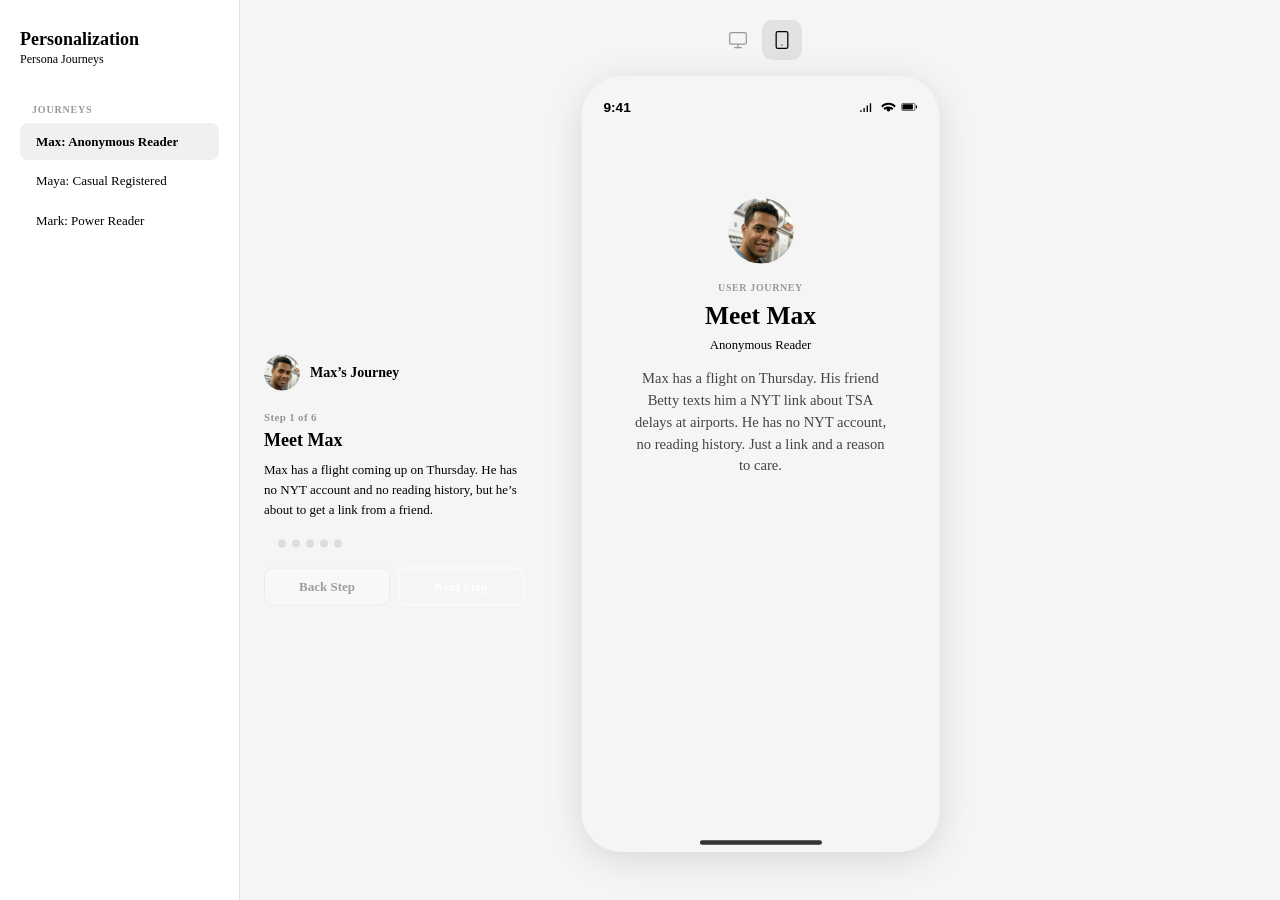
==== persona-journeys.html @ 7b4de974 "Add persona journey prototypes with assets and universal design updates Three persona journeys (Max," ====
<!DOCTYPE html>
<html lang="en">
<head>
<meta charset="UTF-8" />
<meta name="viewport" content="width=device-width, initial-scale=1.0" />
<title>Persona Journeys — Personalization</title>

<link rel="stylesheet" href="../QuickStart/tpl/tokens.css" />

<!-- ━━━━━━━━━━━━━━━━━━━━━━━━━━━━━━━━━━━━━━━━━━━━━
     Typography Bridge + Base Styles
     ━━━━━━━━━━━━━━━━━━━━━━━━━━━━━━━━━━━━━━━━━━━━━ -->
<style>
:root {
  --tpl-accent: var(--tpl-interactive-primary, #326891);
  --tpl-negative: var(--tpl-sentiment-negative, #d0021b);
  --type-h1-font-family: var(--font-cheltenham);
  --type-h1-font-weight: 700;
  --type-h1-font-size: 36px;
  --type-h1-line-height: 40px;
  --type-h1-color: #121212;
  --type-h2-font-family: var(--font-cheltenham);
  --type-h2-font-weight: 400;
  --type-h2-font-size: 21px;
  --type-h2-line-height: 27px;
  --type-h2-color: #121212;
  --type-body-font-family: var(--font-imperial);
  --type-body-font-weight: 400;
  --type-body-font-size: 18px;
  --type-body-line-height: 25px;
  --type-body-color: #333;
  --type-meta-font-family: var(--font-franklin);
  --type-meta-font-weight: 500;
  --type-meta-font-size: 12px;
  --type-meta-line-height: 1.3;
  --type-meta-color: #121212;
  --type-ui-13-font-family: var(--font-franklin);
  --type-ui-13-font-weight: 500;
  --type-ui-13-font-size: 13px;
  --type-ui-13-line-height: 16px;
  --type-ui-13-color: #333;
  --type-ui-14-semibold-font-family: var(--font-franklin);
  --type-ui-14-semibold-font-weight: 600;
  --type-ui-14-semibold-font-size: 14px;
  --type-ui-14-semibold-line-height: 1.3;
  --type-ui-12-font-family: var(--font-franklin);
  --type-ui-12-font-weight: 500;
  --type-ui-12-font-size: 12px;
  --type-ui-12-line-height: 1.3;
}

*, *::before, *::after { box-sizing: border-box; margin: 0; padding: 0; }

html, body {
  height: 100%;
  background: #f5f5f5;
  font-family: var(--font-franklin);
  color: var(--ink);
  overflow: hidden;
}

#app {
  display: flex;
  flex-direction: row;
  height: 100vh;
  width: 100vw;
}
</style>

<!-- ━━━━━━━━━━━━━━━━━━━━━━━━━━━━━━━━━━━━━━━━━━━━━
     Sidebar Styles
     ━━━━━━━━━━━━━━━━━━━━━━━━━━━━━━━━━━━━━━━━━━━━━ -->
<style>
#sidebar {
  width: 240px;
  min-width: 240px;
  height: 100vh;
  background: #fff;
  border-right: 1px solid #e2e2e2;
  display: flex;
  flex-direction: column;
  padding: 28px 20px 20px;
  overflow-y: auto;
}

.sidebar-title {
  font-family: var(--font-cheltenham);
  font-weight: 700;
  font-size: 18px;
  line-height: 22px;
  color: var(--ink);
  margin-bottom: 2px;
}

.sidebar-subtitle {
  font-family: var(--font-franklin);
  font-weight: 500;
  font-size: 12px;
  line-height: 1.3;
  color: var(--muted);
  margin-bottom: 24px;
}

#sidebar-list {
  list-style: none;
  margin: 0;
  padding: 0;
  display: flex;
  flex-direction: column;
  gap: 2px;
}

.sidebar-item {
  display: block;
  width: 100%;
  text-align: left;
  background: none;
  border: none;
  cursor: pointer;
  padding: 10px 12px;
  border-radius: 8px;
  font-family: var(--font-franklin);
  font-weight: 500;
  font-size: 13px;
  line-height: 1.35;
  color: var(--ink);
  transition: background 0.12s;
}
.sidebar-item:hover { background: #f5f5f5; }
.sidebar-item.active { background: #f0f0f0; font-weight: 600; }
.sidebar-item:focus-visible { outline: 2px solid var(--tpl-accent); outline-offset: 1px; }

.sidebar-divider-item { padding: 0; margin: 12px 0 4px; }
.sidebar-section-divider { height: 1px; background: #e2e2e2; margin-bottom: 12px; }
.sidebar-section-label {
  display: block;
  font-family: var(--font-franklin);
  font-weight: 700;
  font-size: 10px;
  letter-spacing: 0.08em;
  text-transform: uppercase;
  color: #999;
  padding: 0 12px;
  margin-bottom: 2px;
}
.sidebar-journey-item { padding-left: 16px; }
</style>

<!-- ━━━━━━━━━━━━━━━━━━━━━━━━━━━━━━━━━━━━━━━━━━━━━
     Main Area + Toggle Bar
     ━━━━━━━━━━━━━━━━━━━━━━━━━━━━━━━━━━━━━━━━━━━━━ -->
<style>
#main-area {
  flex: 1;
  display: flex;
  flex-direction: column;
  align-items: center;
  min-width: 0;
  height: 100vh;
}

#toggle-bar {
  position: sticky;
  top: 0;
  z-index: 100;
  display: flex;
  align-items: center;
  gap: 4px;
  padding: 20px 0 0;
  flex-shrink: 0;
}

.toggle-btn {
  width: 40px;
  height: 40px;
  border: none;
  border-radius: 10px;
  background: transparent;
  cursor: pointer;
  display: flex;
  align-items: center;
  justify-content: center;
  color: #999;
  transition: background 0.15s, color 0.15s;
}
.toggle-btn:hover { background: rgba(0,0,0,0.06); color: #666; }
.toggle-btn.active { background: rgba(0,0,0,0.08); color: var(--ink); }
.toggle-btn:focus-visible { outline: 2px solid var(--tpl-accent); outline-offset: 2px; }
.toggle-btn svg {
  width: 20px; height: 20px;
  stroke: currentColor; fill: none;
  stroke-width: 1.5; stroke-linecap: round; stroke-linejoin: round;
}
</style>

<!-- ━━━━━━━━━━━━━━━━━━━━━━━━━━━━━━━━━━━━━━━━━━━━━
     Device Frames
     ━━━━━━━━━━━━━━━━━━━━━━━━━━━━━━━━━━━━━━━━━━━━━ -->
<style>
#frame-area {
  flex: 1;
  display: flex;
  align-items: flex-start;
  justify-content: center;
  width: 100%;
  min-height: 0;
  padding: 16px 24px 24px;
  position: relative;
}

#device-wrapper {
  transform-origin: top center;
  transition: transform 0.5s cubic-bezier(0.4, 0, 0.2, 1);
}

#device-frame {
  background: var(--card-bg);
  position: relative;
  overflow: hidden;
  transition: width 0.5s cubic-bezier(0.4, 0, 0.2, 1),
              height 0.5s cubic-bezier(0.4, 0, 0.2, 1),
              border-radius 0.5s cubic-bezier(0.4, 0, 0.2, 1),
              box-shadow 0.5s cubic-bezier(0.4, 0, 0.2, 1);
}
.mode-mobile #device-frame { border-radius: 44px; box-shadow: 0 8px 40px rgba(0,0,0,0.12); }
.mode-desktop #device-frame { border-radius: 12px; box-shadow: 0 4px 24px rgba(0,0,0,0.08); }

.phone-chrome { transition: opacity 0.3s ease; }
.mode-desktop .phone-chrome { opacity: 0; pointer-events: none; }

.phone-status-bar {
  position: absolute;
  top: 0; left: 0; right: 0;
  height: 54px;
  padding: 14px 24px 0;
  display: flex;
  align-items: center;
  justify-content: space-between;
  z-index: 10;
  background: var(--card-bg);
  font: 600 15px/1 -apple-system, 'SF Pro Text', sans-serif;
  color: #000;
  transition: background 0.3s, color 0.3s, opacity 0.3s;
}
.phone-status-bar .status-icons { display: flex; align-items: center; gap: 5px; }
.phone-status-bar .status-icons svg { width: 18px; height: 12px; }

.phone-home-indicator {
  position: absolute;
  bottom: 0; left: 0; right: 0;
  height: 34px;
  display: flex;
  align-items: flex-end;
  justify-content: center;
  pointer-events: none;
  z-index: 10;
  background: transparent;
}
.phone-home-indicator::after {
  content: '';
  width: 134px; height: 5px;
  background: #333;
  border-radius: 3px;
  margin-bottom: 8px;
}

#device-frame[data-chrome-theme="dark"] .phone-status-bar {
  background: #000; color: #fff;
}
#device-frame[data-chrome-theme="dark"] .phone-status-bar .status-icons svg {
  fill: #fff;
}
#device-frame[data-chrome-theme="dark"] .phone-home-indicator {
  background: #000;
}
#device-frame[data-chrome-theme="dark"] .phone-home-indicator::after {
  background: rgba(255,255,255,0.5);
}

#device-frame[data-chrome-theme="match"] .phone-status-bar {
  background: var(--chrome-bg, #f2f2f7); color: var(--chrome-fg, #000);
}
#device-frame[data-chrome-theme="match"] .phone-status-bar .status-icons svg {
  fill: var(--chrome-fg, #000);
}
#device-frame[data-chrome-theme="match"] .phone-home-indicator {
  background: var(--chrome-bg, #f2f2f7);
}
#device-frame[data-chrome-theme="match"] .phone-home-indicator::after {
  background: var(--chrome-fg, #333);
}

#content-scroll {
  position: absolute;
  top: 0; left: 0; right: 0; bottom: 0;
  overflow-y: auto;
  -webkit-overflow-scrolling: touch;
  transition: padding 0.5s cubic-bezier(0.4, 0, 0.2, 1);
}
.mode-mobile #content-scroll { padding: 54px 0 34px; }
.mode-desktop #content-scroll { padding: 48px 48px; }
</style>

<!-- ━━━━━━━━━━━━━━━━━━━━━━━━━━━━━━━━━━━━━━━━━━━━━
     Journey Narration Panel
     ━━━━━━━━━━━━━━━━━━━━━━━━━━━━━━━━━━━━━━━━━━━━━ -->
<style>
#journey-narration-panel {
  position: absolute;
  left: 24px;
  top: 50%;
  transform: translateY(-50%);
  width: 260px;
  display: flex;
  flex-direction: column;
  gap: 0;
  z-index: 20;
  font-family: var(--font-franklin);
}
@media (max-width: 960px) {
  #journey-narration-panel { display: none; }
}
.jn-persona { display: flex; align-items: center; gap: 10px; margin-bottom: 20px; }
.jn-persona-avatar {
  width: 36px; height: 36px; border-radius: 50%;
  display: flex; align-items: center; justify-content: center;
  font-family: var(--font-franklin); font-weight: 700; font-size: 15px;
  color: #fff; flex-shrink: 0;
}
.jn-persona-name { font-weight: 600; font-size: 14px; color: var(--ink); }
.jn-step-indicator {
  font-size: 11px; font-weight: 600; color: #999;
  letter-spacing: 0.03em; margin-bottom: 6px;
}
.jn-step-title {
  margin: 0 0 8px;
  font-family: var(--font-cheltenham); font-weight: 700;
  font-size: 18px; line-height: 1.25; color: var(--ink);
}
.jn-narration {
  margin: 0 0 20px;
  font-size: 13px; font-weight: 400; line-height: 1.55; color: var(--muted);
}
.jn-progress-dots { display: flex; gap: 6px; margin-bottom: 20px; }
.jn-dot {
  width: 8px; height: 8px; border-radius: 50%;
  background: #ddd; transition: background 0.2s, transform 0.2s;
}
.jn-dot--completed { background: var(--ink); }
.jn-dot--active { background: var(--ink); transform: scale(1.3); }
.jn-nav { display: flex; gap: 8px; }
.jn-btn {
  flex: 1; padding: 10px 0;
  border: 1px solid #ddd; border-radius: 8px; background: #fff;
  font-family: var(--font-franklin); font-weight: 600; font-size: 13px;
  color: var(--ink); cursor: pointer;
  transition: background 0.12s, border-color 0.12s; text-align: center;
}
.jn-btn:hover { background: #f5f5f5; border-color: #ccc; }
.jn-btn--primary { background: var(--ink); border-color: var(--ink); color: #fff; }
.jn-btn--primary:hover { background: #333; }
.jn-btn:disabled { opacity: 0.35; cursor: default; }
@keyframes jn-pulse {
  0%, 100% { box-shadow: 0 0 0 0 rgba(0,0,0,0); }
  50% { box-shadow: 0 0 0 4px rgba(0,0,0,0.08); }
}
.jn-btn--pulse { animation: jn-pulse 0.6s ease 1; }
</style>

<!-- ━━━━━━━━━━━━━━━━━━━━━━━━━━━━━━━━━━━━━━━━━━━━━
     Journey Scrubber Bar
     ━━━━━━━━━━━━━━━━━━━━━━━━━━━━━━━━━━━━━━━━━━━━━ -->
<style>
#journey-scrubber {
  width: 100%; margin: 0 0 16px;
  font-family: var(--font-franklin);
  user-select: none; -webkit-user-select: none;
}
#journey-scrubber .js-row {
  display: flex; align-items: center; gap: 6px; width: 100%;
}
#journey-scrubber .js-play-pause {
  width: 34px; height: 34px;
  border: 1.5px solid #ccc; background: #fff; padding: 0;
  cursor: pointer; color: var(--ink); font-size: 16px; line-height: 1;
  display: flex; align-items: center; justify-content: center;
  flex-shrink: 0; border-radius: 50%;
  transition: background 0.12s, border-color 0.12s;
}
#journey-scrubber .js-play-pause:hover { background: #f5f5f5; border-color: #999; }
#journey-scrubber .js-track-wrap {
  flex: 1; position: relative; height: 20px;
  display: flex; align-items: center; cursor: pointer;
}
#journey-scrubber .js-track {
  width: 100%; height: 3px; background: #e5e5e5;
  border-radius: 2px; position: relative; transition: height 0.15s;
}
#journey-scrubber .js-track-wrap:hover .js-track { height: 5px; }
#journey-scrubber .js-progress {
  position: absolute; left: 0; top: 0; height: 100%;
  background: var(--ink); border-radius: 2px; width: 0%; pointer-events: none;
}
#journey-scrubber .js-playhead {
  position: absolute; top: 50%; left: 0%;
  width: 10px; height: 10px; margin-left: -5px; margin-top: -5px;
  border-radius: 50%; background: var(--ink);
  opacity: 0; transition: opacity 0.15s; pointer-events: none; z-index: 2;
}
#journey-scrubber .js-track-wrap:hover .js-playhead,
#journey-scrubber.js-scrubber--dragging .js-playhead { opacity: 1; }
#journey-scrubber .js-ticks {
  position: absolute; left: 0; right: 0; top: 50%; height: 0; pointer-events: none;
}
#journey-scrubber .js-tick {
  position: absolute; top: -5px; width: 3px; height: 10px;
  background: rgba(0,0,0,0.28); border-radius: 1.5px;
  transform: translateX(-1.5px); pointer-events: auto; cursor: pointer;
}
#journey-scrubber .js-tick::before {
  content: ''; position: absolute; top: -6px; left: -8px; right: -8px; bottom: -6px;
}
#journey-scrubber .js-tick-tooltip {
  position: absolute; bottom: 100%; left: 0; margin-bottom: 10px;
  padding: 3px 7px; background: var(--ink); color: #fff;
  font-size: 10px; font-weight: 600; border-radius: 4px;
  white-space: nowrap; pointer-events: none; opacity: 0;
  transition: opacity 0.12s; transform: translateX(-50%); z-index: 10;
}
#journey-scrubber .js-tick-tooltip.visible { opacity: 1; }
#journey-scrubber .js-time {
  font-size: 10px; font-weight: 500; color: #999;
  flex-shrink: 0; min-width: 54px; text-align: right; letter-spacing: 0.01em;
}
#journey-scrubber.js-scrubber--inactive { display: none; }
#journey-scrubber .js-hint {
  position: relative; margin-top: 4px; padding: 4px 0;
  color: #999; font-size: 10px; font-weight: 500;
  white-space: nowrap; opacity: 0; transition: opacity 0.3s; pointer-events: none;
}
#journey-scrubber .js-hint.visible { opacity: 1; }
.journey-scrubber-snapshot {
  position: absolute; top: 0; left: 0; width: 100%; height: 100%;
  z-index: 999; pointer-events: none; transition: opacity 0.15s ease;
}
</style>

<!-- ━━━━━━━━━━━━━━━━━━━━━━━━━━━━━━━━━━━━━━━━━━━━━
     Journey Intro / Transition / Outcome
     ━━━━━━━━━━━━━━━━━━━━━━━━━━━━━━━━━━━━━━━━━━━━━ -->
<style>
.journey-persona-intro {
  display: flex; flex-direction: column; align-items: center;
  justify-content: center; text-align: center;
  padding: 80px 32px 60px; min-height: 100%;
}
.journey-persona-intro-avatar {
  width: 72px; height: 72px; border-radius: 50%;
  display: flex; align-items: center; justify-content: center;
  font-family: var(--font-franklin); font-weight: 700; font-size: 28px;
  color: #fff; margin-bottom: 20px;
}
.journey-persona-intro-label {
  font-family: var(--font-franklin); font-weight: 600; font-size: 11px;
  letter-spacing: 0.06em; text-transform: uppercase;
  color: #999; margin: 0 0 8px;
}
.journey-persona-intro-name {
  font-family: var(--font-cheltenham); font-weight: 700;
  font-size: 28px; line-height: 1.2; color: var(--ink); margin: 0 0 8px;
}
.journey-persona-intro-tagline {
  font-family: var(--font-franklin); font-weight: 500;
  font-size: 14px; color: var(--muted); margin: 0 0 16px;
}
.journey-persona-intro-desc {
  font-family: var(--font-imperial); font-size: 16px;
  line-height: 1.5; color: #444; margin: 0; max-width: 280px;
}

.journey-transition {
  display: flex; flex-direction: column; align-items: center;
  justify-content: center; text-align: center;
  padding: 80px 32px 60px; min-height: 100%;
}
.journey-transition-icon { font-size: 48px; margin-bottom: 20px; line-height: 1; }
.journey-transition-label {
  font-family: var(--font-franklin); font-weight: 600; font-size: 11px;
  letter-spacing: 0.06em; text-transform: uppercase;
  color: #999; margin: 0 0 8px;
}
.journey-transition-title {
  font-family: var(--font-cheltenham); font-weight: 700;
  font-size: 24px; line-height: 1.2; color: var(--ink); margin: 0 0 16px;
}
.journey-transition-text {
  font-family: var(--font-imperial); font-size: 16px;
  line-height: 1.5; color: #444; margin: 0; max-width: 280px;
}

.journey-outcome { padding: 48px 24px 60px; min-height: 100%; }
.journey-outcome-header { display: flex; align-items: center; gap: 12px; margin-bottom: 24px; }
.journey-outcome-avatar {
  width: 44px; height: 44px; border-radius: 50%;
  display: flex; align-items: center; justify-content: center;
  font-family: var(--font-franklin); font-weight: 700; font-size: 18px;
  color: #fff; flex-shrink: 0;
}
.journey-outcome-name {
  font-family: var(--font-cheltenham); font-weight: 700;
  font-size: 22px; color: var(--ink); margin: 0;
}
.journey-outcome-body p {
  font-family: var(--font-imperial); font-size: 16px;
  line-height: 1.65; color: #333; margin: 0 0 16px;
}
.journey-outcome-body p:last-child { margin-bottom: 0; }

.journey-outcome-signals {
  width: 100%; border-collapse: collapse; margin: 20px 0;
  font-family: var(--font-franklin); font-size: 13px;
}
.journey-outcome-signals th {
  text-align: left; padding: 8px 10px;
  border-bottom: 2px solid #e2e2e2;
  font-weight: 700; font-size: 11px;
  text-transform: uppercase; letter-spacing: 0.05em; color: #999;
}
.journey-outcome-signals td {
  padding: 8px 10px; border-bottom: 1px solid #f0f0f0; color: #333;
}
</style>

<!-- ━━━━━━━━━━━━━━━━━━━━━━━━━━━━━━━━━━━━━━━━━━━━━
     Article Page Renderer
     ━━━━━━━━━━━━━━━━━━━━━━━━━━━━━━━━━━━━━━━━━━━━━ -->
<style>
.ap-nav {
  display: flex; align-items: center; justify-content: space-between;
  padding: 8px 16px; border-bottom: 1px solid #e2e2e2;
  background: #fff;
}
.ap-nav-hamburger {
  width: 24px; height: 24px; display: flex; align-items: center;
  justify-content: center; flex-shrink: 0; cursor: pointer;
}
.ap-nav-hamburger svg { width: 20px; height: 20px; stroke: #333; fill: none; stroke-width: 1.5; }
.ap-nav-logo { flex: 1; display: flex; justify-content: center; }
.ap-nav-logo svg, .ap-nav-logo img { height: 18px; width: auto; }
.ap-nav-account {
  width: 24px; height: 24px; display: flex; align-items: center;
  justify-content: center; flex-shrink: 0;
}
.ap-nav-account svg { width: 20px; height: 20px; stroke: #333; fill: none; stroke-width: 1.5; }
.ap-nav-spacer { width: 24px; flex-shrink: 0; }

.ap-live-label {
  display: inline-flex; align-items: center; gap: 6px;
  font-family: var(--font-franklin); font-weight: 700; font-size: 12px;
  color: #d0021b; text-transform: uppercase; letter-spacing: 0.04em;
  margin-bottom: 8px;
}
.ap-live-dot {
  width: 8px; height: 8px; border-radius: 50%; background: #d0021b;
  animation: ap-pulse 1.5s ease-in-out infinite;
}
@keyframes ap-pulse {
  0%, 100% { opacity: 1; }
  50% { opacity: 0.3; }
}

.ap-hero {
  width: 100%; aspect-ratio: 16/10;
  background: linear-gradient(145deg, #2d2d3a 0%, #3d3d52 50%, #4a4a63 100%);
  position: relative;
}
.ap-hero-caption {
  position: absolute; bottom: 0; left: 0; right: 0;
  padding: 8px 16px;
  background: linear-gradient(transparent, rgba(0,0,0,0.4));
  font-family: var(--font-franklin); font-size: 11px; color: rgba(255,255,255,0.8);
}

.ap-article { padding: 20px 20px 40px; }
.ap--anon .ap-article { padding: 24px 24px 48px; }

.ap-kicker {
  font-family: var(--font-franklin); font-weight: 700; font-size: 12px;
  letter-spacing: 0.06em; text-transform: uppercase;
  color: #666; margin-bottom: 8px;
}
.ap-kicker--breaking { color: #d0021b; }

.ap-headline {
  font-family: var(--font-cheltenham); font-weight: 700;
  font-size: 32px; line-height: 36px; color: #121212;
  margin: 0 0 12px;
}
.ap--anon .ap-headline { font-size: 36px; line-height: 40px; }

.ap-dek {
  font-family: var(--font-cheltenham); font-weight: 400;
  font-size: 20px; line-height: 26px; color: #333;
  margin: 0 0 16px;
}

.ap-byline { display: flex; align-items: center; gap: 12px; margin-bottom: 20px; }
.ap-byline-avatar {
  width: 40px; height: 40px; border-radius: 50%;
  background: linear-gradient(135deg, #8b7355, #a89070);
  flex-shrink: 0;
}
.ap-byline-name {
  font-family: var(--font-franklin); font-weight: 600;
  font-size: 13px; color: #121212; margin-bottom: 2px;
}
.ap-byline-date {
  font-family: var(--font-franklin); font-weight: 400;
  font-size: 12px; color: #999;
}

.ap-divider { height: 1px; background: #e2e2e2; margin: 0 0 20px; }

.ap-body p {
  font-family: var(--font-imperial); font-weight: 400;
  font-size: 18px; line-height: 28px; color: #333;
  margin: 0 0 20px;
}
.ap-body p:last-child { margin-bottom: 0; }

/* Bottom nav for regi/premium variants */
.ap-bottom-nav {
  display: flex; align-items: center; justify-content: space-around;
  padding: 8px 0 2px; border-top: 1px solid #e2e2e2;
  background: #fff; flex-shrink: 0;
}
.ap-bottom-nav-item {
  display: flex; flex-direction: column; align-items: center;
  gap: 2px; padding: 4px 12px; cursor: pointer;
  text-decoration: none; border: none; background: none;
}
.ap-bottom-nav-item svg { width: 24px; height: 24px; }
.ap-bottom-nav-label {
  font-family: var(--font-franklin); font-weight: 500;
  font-size: 10px; color: #727272;
}
.ap-bottom-nav-item--active .ap-bottom-nav-label { color: #121212; font-weight: 600; }
.ap-bottom-nav-item--active svg path { fill: #121212; }
</style>

<!-- ━━━━━━━━━━━━━━━━━━━━━━━━━━━━━━━━━━━━━━━━━━━━━
     "More on This Story" Module
     ━━━━━━━━━━━━━━━━━━━━━━━━━━━━━━━━━━━━━━━━━━━━━ -->
<style>
.mots-module {
  background: #f8f8f8; border-radius: 8px;
  padding: 20px; margin: 28px 0;
}
.mots-rule { height: 1px; background: #e2e2e2; margin: 0 0 16px; }
.mots-label {
  font-family: var(--font-franklin); font-weight: 700; font-size: 14px;
  color: #121212; margin: 0 0 16px;
}
.mots-cards { display: flex; flex-direction: column; gap: 16px; }
.mots-card {
  display: flex; gap: 12px; align-items: flex-start;
}
.mots-card-thumb {
  width: 72px; height: 72px; border-radius: 4px;
  background: linear-gradient(135deg, #c8c8d0, #a8a8b8);
  flex-shrink: 0;
}
.mots-card-info { flex: 1; min-width: 0; }
.mots-card-section {
  font-family: var(--font-franklin); font-weight: 700; font-size: 10px;
  letter-spacing: 0.06em; text-transform: uppercase;
  color: #999; margin-bottom: 4px;
}
.mots-card-headline {
  font-family: var(--font-cheltenham); font-weight: 700; font-size: 15px;
  line-height: 1.3; color: #121212; margin: 0 0 4px;
}
.mots-card-meta {
  font-family: var(--font-franklin); font-weight: 400; font-size: 11px;
  color: #999;
}
</style>

<!-- ━━━━━━━━━━━━━━━━━━━━━━━━━━━━━━━━━━━━━━━━━━━━━
     Story Tracker Prompt
     ━━━━━━━━━━━━━━━━━━━━━━━━━━━━━━━━━━━━━━━━━━━━━ -->
<style>
.st-wrapper {
  display: flex; flex-direction: column; align-items: center;
  justify-content: center; min-height: 100%; padding: 40px 24px;
}
.st-card {
  width: 100%; max-width: 340px;
  background: #fff; border-radius: 8px;
  padding: 32px 24px; text-align: center;
  box-shadow: 0 2px 16px rgba(0,0,0,0.08);
}
.st-icon {
  width: 48px; height: 48px; margin: 0 auto 16px;
  display: flex; align-items: center; justify-content: center;
}
.st-icon svg { width: 40px; height: 40px; fill: none; stroke: #121212; stroke-width: 1.5; }
.st-headline {
  font-family: var(--font-cheltenham); font-weight: 700;
  font-size: 22px; line-height: 1.25; color: #121212; margin: 0 0 8px;
}
.st-body {
  font-family: var(--font-franklin); font-weight: 400;
  font-size: 14px; line-height: 1.5; color: #666; margin: 0 0 24px;
}
.st-toggle-row {
  display: flex; align-items: center; justify-content: space-between;
  padding: 12px 0; border-top: 1px solid #f0f0f0; margin-bottom: 16px;
}
.st-toggle-label {
  font-family: var(--font-franklin); font-weight: 500;
  font-size: 14px; color: #333;
}
.st-toggle {
  position: relative; width: 44px; height: 24px;
  background: #ccc; border-radius: 12px; cursor: pointer;
  transition: background 0.2s;
}
.st-toggle.active { background: #121212; }
.st-toggle-knob {
  position: absolute; top: 2px; left: 2px;
  width: 20px; height: 20px; border-radius: 50%;
  background: #fff; transition: transform 0.2s;
  box-shadow: 0 1px 3px rgba(0,0,0,0.2);
}
.st-toggle.active .st-toggle-knob { transform: translateX(20px); }

.st-email-input {
  width: 100%; padding: 12px 16px;
  background: #edf2fc; border: none; border-radius: 10px;
  font-family: var(--font-franklin); font-size: 15px; color: #333;
  margin-bottom: 16px; outline: none;
}
.st-email-input::placeholder { color: #999; }
.st-email-input:focus { box-shadow: 0 0 0 2px rgba(50,104,145,0.3); }

.st-cta {
  display: block; width: 100%; padding: 14px 0;
  background: #121212; color: #fff; border: none; border-radius: 24px;
  font-family: var(--font-franklin); font-weight: 600; font-size: 15px;
  cursor: pointer; margin-bottom: 12px;
  transition: background 0.15s;
}
.st-cta:hover { background: #333; }

.st-dismiss {
  display: block; text-align: center;
  font-family: var(--font-franklin); font-weight: 400;
  font-size: 13px; color: #999; cursor: pointer;
  background: none; border: none; padding: 4px;
}
.st-dismiss:hover { color: #666; }
</style>

<!-- Personalization signal color -->
<style>
.pz { color: #2b8ad8; font-weight: 700; }
.dr-reason .pz { color: #6fa8dc; font-weight: 700; }
</style>

<!-- ━━━━━━━━━━━━━━━━━━━━━━━━━━━━━━━━━━━━━━━━━━━━━
     "Because You Read" Module (for Maya/Mark)
     ━━━━━━━━━━━━━━━━━━━━━━━━━━━━━━━━━━━━━━━━━━━━━ -->
<style>
.byr-module {
  margin: 28px 0; padding: 0;
}
.byr-header {
  font-family: var(--font-franklin); font-weight: 700; font-size: 16px;
  color: #121212; margin: 0 0 16px; padding: 10px 0 12px;
  border-top: 3px solid #121212;
}
.byr-carousel {
  display: flex; gap: 12px; overflow-x: auto;
  -webkit-overflow-scrolling: touch; padding-bottom: 4px;
  scrollbar-width: none;
}
.byr-carousel::-webkit-scrollbar { display: none; }
.byr-card {
  flex-shrink: 0; width: 220px; border-radius: 4px;
  overflow: hidden; background: #fff;
  box-shadow: 0 1px 6px rgba(0,0,0,0.06);
}
.byr-card-image {
  width: 100%; height: 130px;
  background: linear-gradient(135deg, #dcd0c4, #b8a896);
}
.byr-card-body { padding: 12px; }
.byr-card-section {
  font-family: var(--font-franklin); font-weight: 700; font-size: 10px;
  letter-spacing: 0.06em; text-transform: uppercase;
  color: #999; margin-bottom: 6px;
}
.byr-card-headline {
  font-family: var(--font-cheltenham); font-weight: 700; font-size: 15px;
  line-height: 1.3; color: #121212; margin: 0 0 6px;
}
.byr-card-meta {
  font-family: var(--font-franklin); font-weight: 400; font-size: 11px;
  color: #999;
}
.byr-format-label {
  display: inline-block;
  font-family: var(--font-franklin); font-weight: 700; font-size: 10px;
  letter-spacing: 0.04em; text-transform: uppercase; margin-bottom: 6px;
  color: #999;
}
.byr-format-label--live { background: #fde8e8; color: #d0021b; padding: 2px 8px; border-radius: 3px; }
.byr-format-label--explainer { }
.byr-format-label--opinion { }
.byr-format-label--cluster { }
.byr-card--cluster {
  flex-shrink: 0; width: 220px; border-radius: 4px;
  overflow: hidden; background: #000;
  box-shadow: 0 1px 6px rgba(0,0,0,0.10);
  padding: 16px 14px 14px;
  display: flex; flex-direction: column;
}
.byr-card--cluster .byr-cluster-title {
  font-family: var(--font-franklin); font-weight: 700;
  font-size: 14px; line-height: 1.3; color: #fff; margin: 0 0 3px;
}
.byr-card--cluster .byr-cluster-meta {
  font-family: var(--font-franklin); font-weight: 400;
  font-size: 11px; color: rgba(255,255,255,0.5); margin: 0 0 12px;
}
.byr-card--cluster .byr-cluster-thumbs {
  display: grid; grid-template-columns: 1fr 1fr;
  gap: 6px; margin-bottom: 12px;
}
.byr-card--cluster .byr-cluster-thumb {
  width: 100%; height: 70px; border-radius: 2px;
  background-size: cover; background-position: center;
}
.byr-card--cluster .byr-cluster-cta {
  font-family: var(--font-franklin); font-weight: 800;
  font-size: 10px; color: #fff; letter-spacing: 1.2px;
  text-transform: uppercase; opacity: 0.7;
}
</style>

<!-- ━━━━━━━━━━━━━━━━━━━━━━━━━━━━━━━━━━━━━━━━━━━━━
     Newsletter / App Prompt (Maya)
     ━━━━━━━━━━━━━━━━━━━━━━━━━━━━━━━━━━━━━━━━━━━━━ -->
<style>
.nl-wrapper {
  display: flex; flex-direction: column; align-items: center;
  justify-content: center; min-height: 100%; padding: 40px 24px;
}
.nl-card {
  width: 100%; max-width: 340px;
  background: #fff; border-radius: 8px;
  padding: 32px 24px; text-align: center;
  box-shadow: 0 2px 16px rgba(0,0,0,0.08);
}
.nl-icon {
  width: 48px; height: 48px; margin: 0 auto 16px;
  display: flex; align-items: center; justify-content: center;
}
.nl-icon svg { width: 40px; height: 40px; }
.nl-quote {
  font-family: var(--font-cheltenham); font-weight: 300;
  font-size: 22px; line-height: 1.35; color: #121212;
  margin: 0 0 12px;
}
.nl-body {
  font-family: var(--font-franklin); font-weight: 400;
  font-size: 14px; line-height: 1.5; color: #666; margin: 0 0 24px;
}
.nl-cta {
  display: block; width: 100%; padding: 14px 0;
  background: #121212; color: #fff; border: none; border-radius: 24px;
  font-family: var(--font-franklin); font-weight: 600; font-size: 15px;
  cursor: pointer; margin-bottom: 12px; transition: background 0.15s;
}
.nl-cta:hover { background: #333; }
.nl-secondary {
  display: flex; align-items: center; justify-content: center; gap: 6px;
  font-family: var(--font-franklin); font-weight: 500; font-size: 13px;
  color: #326891; cursor: pointer; background: none; border: none;
  padding: 8px 0; margin: 0 auto 8px; transition: color 0.15s;
}
.nl-secondary:hover { color: #1a4a6e; }
.nl-secondary svg { width: 16px; height: 16px; flex-shrink: 0; }
.nl-dismiss {
  display: block; text-align: center;
  font-family: var(--font-franklin); font-weight: 400;
  font-size: 13px; color: #999; cursor: pointer;
  background: none; border: none; padding: 4px;
}
.nl-dismiss:hover { color: #666; }
</style>

<!-- ━━━━━━━━━━━━━━━━━━━━━━━━━━━━━━━━━━━━━━━━━━━━━
     App Adoption Prompt (Mark)
     ━━━━━━━━━━━━━━━━━━━━━━━━━━━━━━━━━━━━━━━━━━━━━ -->
<style>
.aa-wrapper {
  display: flex; flex-direction: column; align-items: center;
  justify-content: center; min-height: 100%; padding: 40px 24px;
}
.aa-card {
  width: 100%; max-width: 340px;
  background: #fff; border-radius: 8px;
  padding: 32px 24px; text-align: center;
  box-shadow: 0 2px 16px rgba(0,0,0,0.08);
}
.aa-app-icon {
  width: 56px; height: 56px; margin: 0 auto 16px;
  border-radius: 8px; background: #000;
  display: flex; align-items: center; justify-content: center;
  box-shadow: 0 2px 8px rgba(0,0,0,0.15);
}
.aa-app-icon svg { width: 32px; height: 32px; }
.aa-headline {
  font-family: var(--font-cheltenham); font-weight: 700;
  font-size: 24px; line-height: 1.25; color: #121212; margin: 0 0 8px;
}
.aa-body {
  font-family: var(--font-franklin); font-weight: 400;
  font-size: 14px; line-height: 1.5; color: #666; margin: 0 0 24px;
}
.aa-cta {
  display: block; width: 100%; padding: 14px 0;
  background: #121212; color: #fff; border: none; border-radius: 24px;
  font-family: var(--font-franklin); font-weight: 600; font-size: 15px;
  cursor: pointer; margin-bottom: 12px; transition: background 0.15s;
}
.aa-cta:hover { background: #333; }
.aa-store-btn {
  display: flex; align-items: center; justify-content: center; gap: 8px;
  width: 100%; padding: 11px 0;
  background: #fff; color: #121212;
  border: 1.5px solid #e2e2e2; border-radius: 24px;
  font-family: var(--font-franklin); font-weight: 600; font-size: 13px;
  cursor: pointer; margin-bottom: 12px; transition: border-color 0.15s;
}
.aa-store-btn:hover { border-color: #999; }
.aa-store-btn svg { width: 18px; height: 18px; flex-shrink: 0; }
.aa-dismiss {
  display: block; text-align: center;
  font-family: var(--font-franklin); font-weight: 400;
  font-size: 13px; color: #999; cursor: pointer;
  background: none; border: none; padding: 4px;
}
.aa-dismiss:hover { color: #666; }
</style>

<!-- ━━━━━━━━━━━━━━━━━━━━━━━━━━━━━━━━━━━━━━━━━━━━━
     Search Screen (Mark)
     ━━━━━━━━━━━━━━━━━━━━━━━━━━━━━━━━━━━━━━━━━━━━━ -->
<style>
.ss-header {
  display: flex; align-items: center; padding: 10px 16px;
  border-bottom: 1px solid #e2e2e2; background: #fff;
}
.ss-back {
  width: 24px; height: 24px; display: flex; align-items: center;
  justify-content: center; cursor: pointer; flex-shrink: 0;
}
.ss-back svg { width: 20px; height: 20px; stroke: #333; fill: none; stroke-width: 1.5; }
.ss-header-title {
  flex: 1; text-align: center;
  font-family: var(--font-franklin); font-weight: 600; font-size: 16px;
  color: #121212;
}
.ss-header-spacer { width: 24px; flex-shrink: 0; }

.ss-search-bar {
  margin: 12px 16px; padding: 10px 14px; display: flex; align-items: center; gap: 8px;
  background: #f0f0f0; border-radius: 10px;
}
.ss-search-bar svg { width: 16px; height: 16px; stroke: #999; fill: none; stroke-width: 2; flex-shrink: 0; }
.ss-search-bar input {
  flex: 1; border: none; background: transparent;
  font-family: var(--font-franklin); font-size: 15px; color: #121212; outline: none;
}
.ss-search-bar input::placeholder { color: #999; }

.ss-section-header {
  padding: 16px 16px 10px;
  font-family: var(--font-franklin); font-weight: 700; font-size: 11px;
  color: #999; letter-spacing: 0.08em; text-transform: uppercase;
}

.ss-suggestion {
  display: flex; align-items: center; gap: 12px;
  padding: 13px 16px; border-bottom: 1px solid #f0f0f0; cursor: pointer;
}
.ss-suggestion-icon {
  width: 20px; height: 20px; flex-shrink: 0;
  display: flex; align-items: center; justify-content: center;
}
.ss-suggestion-icon svg { width: 16px; height: 16px; stroke: #999; fill: none; stroke-width: 2; }
.ss-suggestion-body { flex: 1; min-width: 0; }
.ss-suggestion-query {
  font-family: var(--font-franklin); font-weight: 600; font-size: 15px;
  color: #121212; margin: 0 0 2px;
}
.ss-suggestion-tag {
  display: inline-block; padding: 2px 8px; border-radius: 4px;
  font-family: var(--font-franklin); font-weight: 500; font-size: 10px;
  letter-spacing: 0.02em; color: #666; background: #f0f0f0;
}
.ss-suggestion-tag--history { background: #f0f0f0; color: #666; }
.ss-suggestion-tag--trending { background: #fde8e8; color: #d0021b; }
.ss-suggestion-tag--new { background: #f0f0f0; color: #666; }
.ss-suggestion-tag--format { background: #f0f0f0; color: #666; }

.ss-live-card {
  margin: 0 16px 16px; padding: 16px;
  border: 1.5px solid #e2e2e2; border-radius: 4px;
  background: #fff;
}
.ss-live-badge {
  display: inline-flex; align-items: center; gap: 6px;
  font-family: var(--font-franklin); font-weight: 700; font-size: 11px;
  color: #d0021b; text-transform: uppercase; letter-spacing: 0.04em;
  margin-bottom: 8px;
}
.ss-live-badge .ap-live-dot { width: 7px; height: 7px; }
.ss-live-headline {
  font-family: var(--font-cheltenham); font-weight: 700;
  font-size: 20px; line-height: 1.25; color: #121212; margin: 0 0 6px;
}
.ss-live-meta {
  font-family: var(--font-franklin); font-weight: 400; font-size: 12px; color: #999;
}

.ss-section-pills {
  padding: 16px 16px 8px;
}
.ss-section-pills-label {
  font-family: var(--font-franklin); font-weight: 700; font-size: 12px;
  color: #121212; margin-bottom: 10px;
}
.ss-pills { display: flex; flex-wrap: wrap; gap: 8px; }
.ss-pill {
  padding: 6px 14px; border-radius: 20px;
  border: 1px solid #e2e2e2; background: #fff;
  font-family: var(--font-franklin); font-weight: 500; font-size: 13px;
  color: #333; cursor: pointer; transition: background 0.12s;
}
.ss-pill:hover { background: #f5f5f5; }
.ss-pill--active { background: #121212; color: #fff; border-color: #121212; }
</style>

<!-- ━━━━━━━━━━━━━━━━━━━━━━━━━━━━━━━━━━━━━━━━━━━━━
     Google Search Screen (Maya entry point)
     ━━━━━━━━━━━━━━━━━━━━━━━━━━━━━━━━━━━━━━━━━━━━━ -->
<style>
.gs-screen { background: #fff; min-height: 100%; }

.gs-url-bar {
  display: flex; align-items: center; gap: 8px;
  padding: 8px 12px; margin: 0 12px 4px;
  background: #f1f3f4; border-radius: 24px;
}
.gs-url-bar-icon { width: 16px; height: 16px; color: #5f6368; flex-shrink: 0; }
.gs-url-bar-text {
  flex: 1; font-family: -apple-system, 'Roboto', sans-serif;
  font-size: 14px; color: #202124;
}
.gs-url-bar-share { width: 16px; height: 16px; color: #5f6368; flex-shrink: 0; }

.gs-logo { text-align: center; padding: 12px 0 8px; }
.gs-logo img, .gs-logo span {
  font-family: 'Product Sans', Arial, sans-serif;
  font-size: 24px; font-weight: 400; color: #4285f4;
}

.gs-search-box {
  display: flex; align-items: center; gap: 8px;
  margin: 0 16px 8px; padding: 10px 14px;
  border: 1px solid #dfe1e5; border-radius: 24px;
}
.gs-search-box svg { width: 16px; height: 16px; color: #9aa0a6; flex-shrink: 0; }
.gs-search-input {
  flex: 1; border: none; background: transparent;
  font-family: -apple-system, 'Roboto', sans-serif;
  font-size: 15px; color: #202124; outline: none;
}
.gs-search-clear { font-size: 18px; color: #70757a; cursor: pointer; }
.gs-search-mic { width: 20px; height: 20px; flex-shrink: 0; }

.gs-tabs {
  display: flex; gap: 0; padding: 0 12px;
  border-bottom: 1px solid #e8eaed; overflow-x: auto;
}
.gs-tab {
  padding: 8px 12px; font-family: -apple-system, 'Roboto', sans-serif;
  font-size: 13px; color: #70757a; white-space: nowrap; cursor: pointer;
  border-bottom: 2px solid transparent;
}
.gs-tab--active { color: #1a73e8; border-bottom-color: #1a73e8; }

.gs-section-label {
  padding: 14px 16px 8px;
  font-family: -apple-system, 'Roboto', sans-serif;
  font-size: 18px; font-weight: 400; color: #202124;
}

.gs-top-stories {
  display: flex; gap: 10px; padding: 0 16px 12px; overflow-x: auto;
}
.gs-story-card {
  flex-shrink: 0; width: 170px; border-radius: 4px;
  overflow: hidden; background: #fff;
  border: 1px solid #e8eaed;
}
.gs-story-thumb {
  width: 100%; height: 100px; position: relative;
}
.gs-story-card-body { padding: 8px 10px 10px; }
.gs-story-headline {
  font-family: -apple-system, 'Roboto', sans-serif;
  font-size: 13px; font-weight: 400; color: #202124;
  line-height: 1.3; margin: 0 0 6px;
  display: -webkit-box; -webkit-line-clamp: 2;
  -webkit-box-orient: vertical; overflow: hidden;
}
.gs-story-source {
  display: flex; align-items: center; gap: 4px;
  font-family: -apple-system, 'Roboto', sans-serif;
  font-size: 11px; color: #70757a;
}
.gs-story-source-icon {
  width: 14px; height: 14px; border-radius: 50%;
  flex-shrink: 0; display: flex; align-items: center;
  justify-content: center; font-size: 8px; font-weight: 700;
}
.gs-more-news {
  text-align: center; padding: 6px 16px 14px;
  font-family: -apple-system, 'Roboto', sans-serif;
  font-size: 13px; color: #1a73e8; cursor: pointer;
}

.gs-result {
  padding: 12px 16px; border-bottom: 1px solid #f1f3f4;
}
.gs-result-source {
  display: flex; align-items: center; gap: 6px; margin-bottom: 4px;
}
.gs-result-favicon {
  width: 20px; height: 20px; border-radius: 50%;
  display: flex; align-items: center; justify-content: center;
  font-size: 10px; font-weight: 700; flex-shrink: 0;
}
.gs-result-domain {
  font-family: -apple-system, 'Roboto', sans-serif;
  font-size: 12px; color: #202124;
}
.gs-result-url {
  font-family: -apple-system, 'Roboto', sans-serif;
  font-size: 12px; color: #70757a;
}
.gs-result-title {
  font-family: -apple-system, 'Roboto', sans-serif;
  font-size: 18px; color: #1a0dab; line-height: 1.3;
  margin: 0 0 4px; cursor: pointer;
}
.gs-result-snippet {
  font-family: -apple-system, 'Roboto', sans-serif;
  font-size: 14px; color: #4d5156; line-height: 1.4; margin: 0;
}
.gs-result-date {
  font-family: -apple-system, 'Roboto', sans-serif;
  font-size: 14px; color: #70757a;
}

.gs-paa {
  padding: 12px 16px;
}
.gs-paa-label {
  font-family: -apple-system, 'Roboto', sans-serif;
  font-size: 18px; font-weight: 400; color: #202124;
  margin: 0 0 8px;
}
.gs-paa-item {
  padding: 10px 0; border-bottom: 1px solid #e8eaed;
  font-family: -apple-system, 'Roboto', sans-serif;
  font-size: 14px; color: #202124;
  display: flex; align-items: center; justify-content: space-between;
}
.gs-paa-item svg { width: 16px; height: 16px; color: #70757a; flex-shrink: 0; }
</style>

<!-- ━━━━━━━━━━━━━━━━━━━━━━━━━━━━━━━━━━━━━━━━━━━━━
     Engagement Carousel (end-of-article, Maya)
     ━━━━━━━━━━━━━━━━━━━━━━━━━━━━━━━━━━━━━━━━━━━━━ -->
<style>
.ec-module { padding: 20px 0; }
.ec-header {
  display: flex; align-items: baseline; justify-content: space-between;
  margin-bottom: 14px; padding-top: 10px;
  border-top: 3px solid #121212;
}
.ec-header-label {
  font-family: var(--font-franklin); font-weight: 700;
  font-size: 16px; color: #121212;
}
.ec-header-link {
  font-family: var(--font-franklin); font-weight: 600;
  font-size: 12px; color: #050505; text-decoration: underline;
  cursor: pointer;
}
.ec-carousel {
  display: flex; gap: 10px; overflow-x: auto;
  -webkit-overflow-scrolling: touch; padding-bottom: 4px;
  scrollbar-width: none;
}
.ec-carousel::-webkit-scrollbar { display: none; }
.ec-card {
  flex-shrink: 0; width: 170px;
  border: 1px solid #e0e0e0; border-radius: 4px;
  padding: 19px 10px 23px; text-align: center;
  display: flex; flex-direction: column; align-items: center; gap: 10px;
}
.ec-card-avatar {
  width: 65px; height: 65px; border-radius: 50%;
  display: flex; align-items: center; justify-content: center;
  overflow: hidden; flex-shrink: 0;
}
.ec-card-avatar--square { border-radius: 4px; }
.ec-card-avatar img { width: 100%; height: 100%; object-fit: cover; }
.ec-card-avatar svg { width: 32px; height: 32px; }
.ec-card-info {
  display: flex; flex-direction: column; gap: 3px;
  text-align: center; width: 100%;
}
.ec-card-name {
  font-family: var(--font-franklin); font-weight: 700;
  font-size: 15px; color: #121212; line-height: 1.15;
  white-space: nowrap; overflow: hidden; text-overflow: ellipsis;
}
.ec-card-desc {
  font-family: var(--font-franklin); font-weight: 500;
  font-size: 13px; color: #5c5c5c; line-height: 1.25;
}
.ec-card-label {
  font-family: var(--font-franklin); font-weight: 500;
  font-size: 12px; color: #2b8ad8;
}
.ec-card-label--muted {
  color: #9b9b9b; text-transform: uppercase;
  letter-spacing: 0.08em; font-size: 11px;
}
.ec-card-btn {
  padding: 10px 16px; border: 1px solid #000;
  border-radius: 4px; background: #fff;
  font-family: var(--font-franklin); font-weight: 600;
  font-size: 12px; color: #050505; cursor: pointer;
  transition: background 0.12s;
}
.ec-card-btn:hover { background: #f5f5f5; }
</style>

<!-- ━━━━━━━━━━━━━━━━━━━━━━━━━━━━━━━━━━━━━━━━━━━━━
     Read Next (end-of-article vertical list)
     ━━━━━━━━━━━━━━━━━━━━━━━━━━━━━━━━━━━━━━━━━━━━━ -->
<style>
.rn-module { padding: 20px 0 32px; border-top: 1px solid #e2e2e2; }
.rn-label {
  font-family: var(--font-franklin); font-weight: 700;
  font-size: 16px; color: #121212; margin: 0 0 16px; padding-top: 10px;
  border-top: 3px solid #121212;
}
.rn-list { display: flex; flex-direction: column; gap: 16px; }
.rn-item { display: flex; gap: 12px; align-items: flex-start; }
.rn-item-thumb {
  width: 68px; height: 68px; border-radius: 0;
  flex-shrink: 0;
}
.rn-item-info { flex: 1; min-width: 0; }
.rn-item-headline {
  font-family: var(--font-cheltenham); font-weight: 700;
  font-size: 14px; line-height: 1.15; color: #121212;
  margin: 0 0 4px; letter-spacing: 0.01em;
}
.rn-item-meta {
  font-family: var(--font-franklin); font-weight: 500;
  font-size: 12px; color: #5a5a5a;
}
</style>

<!-- ━━━━━━━━━━━━━━━━━━━━━━━━━━━━━━━━━━━━━━━━━━━━━
     Gmail Email Screen (Maya re-engagement)
     ━━━━━━━━━━━━━━━━━━━━━━━━━━━━━━━━━━━━━━━━━━━━━ -->
<style>
.gmail-shell {
  background: #fff; display: flex; flex-direction: column;
  flex: 1; min-height: 0; position: relative;
  font-family: -apple-system, 'Google Sans', 'Helvetica Neue', Arial, sans-serif;
}
.gmail-inbox-view {
  display: flex; flex-direction: column; flex: 1; min-height: 0;
}
.gmail-search {
  margin: 8px 16px 0; padding: 10px 14px;
  background: #edf2fc; border-radius: 24px;
  display: flex; align-items: center; gap: 12px;
}
.gmail-search-hamburger { display: flex; flex-direction: column; gap: 3px; }
.gmail-search-hamburger span {
  display: block; width: 18px; height: 2px;
  background: #444; border-radius: 1px;
}
.gmail-search-text { flex: 1; font-size: 16px; color: #444; }
.gmail-search-avatar {
  width: 28px; height: 28px; border-radius: 999px;
  background: #1a73e8; color: #fff; font-size: 13px;
  font-weight: 600; display: flex; align-items: center;
  justify-content: center;
}
.gmail-tab-label {
  padding: 12px 16px 8px; font-size: 13px;
  font-weight: 500; color: #444; letter-spacing: 0.02em;
}
.gmail-inbox { flex: 1; overflow-y: auto; }
.gmail-row {
  display: flex; align-items: flex-start; gap: 14px;
  padding: 14px 16px; cursor: pointer; border-bottom: 1px solid #f1f1f1;
}
.gmail-row:active { background: #f5f5f5; }
.gmail-row--unread .gmail-row-sender,
.gmail-row--unread .gmail-row-subject { font-weight: 700; }
.gmail-row-avatar {
  width: 40px; height: 40px; border-radius: 999px;
  flex-shrink: 0; display: flex; align-items: center;
  justify-content: center; color: #fff; font-size: 17px; font-weight: 500;
}
.gmail-row-content { flex: 1; min-width: 0; }
.gmail-row-top {
  display: flex; align-items: baseline; gap: 6px; margin-bottom: 2px;
}
.gmail-row-sender {
  flex: 1; font-size: 15px; font-weight: 400; color: #202124;
  white-space: nowrap; overflow: hidden; text-overflow: ellipsis;
}
.gmail-row-time { font-size: 12px; color: #5f6368; flex-shrink: 0; }
.gmail-row-subject {
  font-size: 14px; font-weight: 400; color: #202124;
  margin: 0 0 2px; white-space: nowrap;
  overflow: hidden; text-overflow: ellipsis;
}
.gmail-row-preview {
  font-size: 14px; color: #5f6368; margin: 0;
  white-space: nowrap; overflow: hidden; text-overflow: ellipsis;
}
.gmail-row-star { flex-shrink: 0; color: #dadce0; font-size: 18px; margin-top: 2px; }
.gmail-bottom-nav {
  display: flex; align-items: center; justify-content: space-around;
  padding: 8px 0 4px; border-top: 1px solid #e8eaed; background: #fff;
}
.gmail-nav-icon {
  display: flex; flex-direction: column; align-items: center;
  gap: 2px; font-size: 10px; color: #5f6368; position: relative;
}
.gmail-nav-icon--active { color: #1a73e8; }
.gmail-nav-badge {
  position: absolute; top: -4px; right: -8px;
  background: #d93025; color: #fff; font-size: 9px;
  font-weight: 700; padding: 1px 4px; border-radius: 8px; line-height: 1.2;
}
.gmail-fab {
  position: absolute; bottom: 80px; right: 20px;
  background: #c2e7ff; border-radius: 8px; padding: 14px 20px;
  display: flex; align-items: center; gap: 10px;
  font-size: 15px; font-weight: 500; color: #001d35;
  box-shadow: 0 2px 8px rgba(0,0,0,0.15);
}
.gmail-email-view {
  position: absolute; top: 0; left: 0; right: 0; bottom: 0;
  display: flex; flex-direction: column; background: #fff;
  z-index: 5; opacity: 0; pointer-events: none;
  transition: opacity 0.24s ease;
}
.gmail-email-view--open { opacity: 1; pointer-events: auto; }
.gmail-email-toolbar {
  display: flex; align-items: center; gap: 16px; padding: 10px 12px;
}
.gmail-email-toolbar svg { flex-shrink: 0; cursor: pointer; }
.gmail-email-toolbar-spacer { flex: 1; }
.gmail-email-sender-row {
  display: flex; align-items: center; gap: 12px; padding: 12px 16px;
}
.gmail-email-sender-avatar {
  width: 36px; height: 36px; border-radius: 999px;
  flex-shrink: 0; display: flex; align-items: center;
  justify-content: center; color: #fff; font-size: 16px; font-weight: 600;
}
.gmail-email-sender-info { flex: 1; }
.gmail-email-sender-name { font-size: 15px; font-weight: 600; color: #202124; margin: 0; }
.gmail-email-sender-detail { font-size: 12px; color: #5f6368; margin: 2px 0 0; }
.gmail-email-subject {
  padding: 0 16px 12px; font-size: 22px; font-weight: 400;
  color: #202124; margin: 0; line-height: 1.25;
}
.gmail-email-scroll { flex: 1; overflow-y: auto; padding: 0 16px 20px; }

.recap-email-shell { border-radius: 0; border: none; background: #fff; overflow: hidden; }
.recap-email-header {
  padding: 20px 0 16px; border-bottom: 2px solid #121212;
  display: flex; flex-direction: column; align-items: center;
  gap: 12px; text-align: center;
}
.recap-email-date {
  margin: 0; font-family: var(--font-franklin); font-size: 11px;
  font-weight: 500; color: #666; letter-spacing: 0.03em;
}
.recap-email-title {
  margin: 0; font-family: var(--font-cheltenham); font-weight: 700;
  font-size: 24px; line-height: 1.1; color: #121212;
}
.recap-email-body {
  padding: 0; display: flex; flex-direction: column; gap: 0;
}
.recap-email-module {
  border: none; border-bottom: 1px solid #e2e2e2;
  border-radius: 0; padding: 18px 0;
  background: transparent; overflow: hidden;
}
.recap-email-module:last-child { border-bottom: none; }
.recap-email-module-head {
  display: flex; align-items: center; gap: 0; margin-bottom: 8px;
}
.recap-email-module-title {
  margin: 0; font-family: var(--font-franklin); font-weight: 700;
  font-size: 10px; color: #666; letter-spacing: 0.08em;
  text-transform: uppercase;
}
.recap-email-thumb {
  width: 100%; height: 140px; border-radius: 0;
  object-fit: cover; display: block; margin-bottom: 12px;
}
.recap-email-text {
  margin: 0; font-family: var(--font-cheltenham);
  font-size: 17px; font-weight: 700; line-height: 1.2; color: #121212;
}
.recap-email-summary {
  margin: 6px 0 0; font-family: var(--font-imperial);
  font-size: 14px; line-height: 1.4; color: #333;
}
.recap-email-meta {
  margin: 8px 0 0; font-family: var(--font-franklin);
  font-size: 11px; color: #999; letter-spacing: 0.01em;
}
.recap-email-cta {
  display: inline-flex; align-items: center; gap: 4px;
  margin-top: 10px; padding: 0; background: none;
  color: #333; border-radius: 0; border: none;
  font-family: var(--font-franklin); font-size: 12px;
  font-weight: 600; cursor: pointer; letter-spacing: 0.01em;
}
.recap-email-cta:hover { background: none; color: #121212; }
.recap-email-cta svg { flex-shrink: 0; }

.recap-progress-row { margin-top: 9px; }
.recap-progress-track {
  width: 100%; height: 7px; border-radius: 999px;
  background: #e7e7e7; overflow: hidden;
}
.recap-progress-fill { height: 100%; background: #121212; }

.recap-reaction-row { margin-top: 12px; display: flex; gap: 8px; }
.recap-react-btn {
  display: inline-flex; align-items: center; gap: 6px;
  padding: 7px 14px; border-radius: 20px;
  border: 1px solid #ddd; background: #fff;
  font-family: var(--font-franklin); font-size: 12px;
  font-weight: 500; color: #444; cursor: pointer;
}
.recap-react-btn:hover { background: #f5f5f5; border-color: #ccc; }
</style>

<!-- ━━━━━━━━━━━━━━━━━━━━━━━━━━━━━━━━━━━━━━━━━━━━━
     iMessage Screen (Max entry point)
     ━━━━━━━━━━━━━━━━━━━━━━━━━━━━━━━━━━━━━━━━━━━━━ -->
<style>
.im-screen { background: #fff; flex: 1; display: flex; flex-direction: column; min-height: 0; }

.im-header {
  display: flex; align-items: center; padding: 8px 12px;
  border-bottom: 1px solid #e5e5ea; background: #f9f9f9;
}
.im-back { color: #007aff; font-size: 28px; line-height: 1; cursor: pointer; padding: 0 4px; }
.im-header-center { flex: 1; text-align: center; }
.im-avatar {
  width: 36px; height: 36px; border-radius: 50%;
  margin: 0 auto 2px; display: flex; align-items: center;
  justify-content: center; font-family: var(--font-franklin);
  font-weight: 600; font-size: 14px; color: #fff;
}
.im-contact-name {
  font-family: var(--font-franklin); font-weight: 500;
  font-size: 11px; color: #8e8e93;
}
.im-header-action { color: #007aff; cursor: pointer; }
.im-header-action svg { width: 24px; height: 24px; }

.im-body { flex: 1; padding: 12px 16px; display: flex; flex-direction: column; gap: 6px; }

.im-timestamp {
  text-align: center; font-family: var(--font-franklin);
  font-weight: 400; font-size: 11px; color: #8e8e93;
  margin: 8px 0;
}

.im-row { display: flex; margin-bottom: 2px; }
.im-row--right { justify-content: flex-end; }

.im-bubble {
  max-width: 72%; padding: 8px 14px; border-radius: 18px;
  font-family: var(--font-franklin); font-weight: 400;
  font-size: 15px; line-height: 1.35; word-break: break-word;
}
.im-bubble--gray { background: #e5e5ea; color: #000; }
.im-bubble--blue { background: #007aff; color: #fff; }

.im-link-card {
  max-width: 260px; border-radius: 8px; overflow: hidden;
  background: #e5e5ea; margin-bottom: 2px;
}
.im-link-thumb {
  width: 100%; height: 140px;
  background: linear-gradient(145deg, #4a5568, #2d3748);
}
.im-link-body { padding: 10px 14px; }
.im-link-headline {
  font-family: var(--font-franklin); font-weight: 700;
  font-size: 14px; line-height: 1.3; color: #000; margin: 0 0 4px;
}
.im-link-domain {
  font-family: var(--font-franklin); font-weight: 400;
  font-size: 12px; color: #8e8e93;
}

.im-delivered {
  text-align: right; font-family: var(--font-franklin);
  font-weight: 400; font-size: 11px; color: #8e8e93;
  margin-top: 2px; padding-right: 4px;
}

.im-input-bar {
  display: flex; align-items: center; gap: 8px;
  padding: 8px 12px; border-top: 1px solid #e5e5ea; background: #f9f9f9;
}
.im-input-plus {
  width: 28px; height: 28px; border-radius: 50%; background: #e5e5ea;
  display: flex; align-items: center; justify-content: center;
  font-size: 20px; color: #8e8e93; cursor: pointer; flex-shrink: 0;
}
.im-input-field {
  flex: 1; padding: 7px 14px; border-radius: 18px;
  border: 1px solid #e5e5ea; background: #fff;
  font-family: var(--font-franklin); font-size: 15px; color: #8e8e93;
}
.im-input-mic { flex-shrink: 0; color: #8e8e93; cursor: pointer; }
.im-input-mic svg { width: 22px; height: 22px; }
</style>

<!-- ━━━━━━━━━━━━━━━━━━━━━━━━━━━━━━━━━━━━━━━━━━━━━
     End-of-Article: Inline Story Tracker + Topic Tags
     ━━━━━━━━━━━━━━━━━━━━━━━━━━━━━━━━━━━━━━━━━━━━━ -->
<style>
.eoa-topic-tags {
  margin-top: 32px; padding: 20px 0 16px; border-top: 1px solid #e2e2e2;
}
.eoa-topic-tags-label {
  font-family: var(--font-franklin); font-weight: 400;
  font-size: 12px; color: #999; margin-bottom: 8px;
}
.eoa-topic-tags-list { display: flex; flex-wrap: wrap; gap: 6px; }
.eoa-topic-tag {
  padding: 5px 14px; border-radius: 20px;
  border: 1px solid #e2e2e2; background: #fff;
  font-family: var(--font-franklin); font-weight: 500;
  font-size: 12px; color: #333; cursor: pointer;
  transition: background 0.12s;
}
.eoa-topic-tag:hover { background: #f5f5f5; }

.eoa-tracker {
  margin: 24px 0; padding: 24px 20px;
  background: #f8f8f8; border-radius: 4px;
  text-align: center;
}
.eoa-tracker-icon { margin: 0 auto 12px; }
.eoa-tracker-icon svg { width: 36px; height: 36px; }
.eoa-tracker-headline {
  font-family: var(--font-cheltenham); font-weight: 700;
  font-size: 20px; line-height: 1.25; color: #121212; margin: 0 0 6px;
}
.eoa-tracker-body {
  font-family: var(--font-franklin); font-weight: 400;
  font-size: 14px; line-height: 1.5; color: #666; margin: 0 0 16px;
}
.eoa-tracker-toggle-row {
  display: flex; align-items: center; justify-content: center;
  gap: 10px; margin-bottom: 12px;
}
.eoa-tracker-toggle-label {
  font-family: var(--font-franklin); font-weight: 500;
  font-size: 14px; color: #333;
}
.eoa-tracker-input {
  width: 100%; max-width: 280px; margin: 0 auto 12px;
  display: block; padding: 10px 14px;
  background: #edf2fc; border: none; border-radius: 10px;
  font-family: var(--font-franklin); font-size: 14px; color: #333;
  outline: none;
}
.eoa-tracker-input::placeholder { color: #999; }
.eoa-tracker-cta {
  display: block; width: 100%; max-width: 280px; margin: 0 auto 8px;
  padding: 12px 0; background: #121212; color: #fff;
  border: none; border-radius: 24px;
  font-family: var(--font-franklin); font-weight: 600; font-size: 14px;
  cursor: pointer; transition: background 0.15s;
}
.eoa-tracker-cta:hover { background: #333; }
.eoa-tracker-dismiss {
  font-family: var(--font-franklin); font-weight: 400;
  font-size: 12px; color: #999; cursor: pointer;
  background: none; border: none;
}
</style>

<!-- ━━━━━━━━━━━━━━━━━━━━━━━━━━━━━━━━━━━━━━━━━━━━━
     "More on This Moment" Module (end-of-article recs)
     ━━━━━━━━━━━━━━━━━━━━━━━━━━━━━━━━━━━━━━━━━━━━━ -->
<style>
.motm-module { padding: 20px 0 32px; }
.motm-label {
  font-family: var(--font-franklin); font-weight: 700;
  font-size: 16px; color: #121212;
  margin: 0 0 14px; padding-top: 10px;
  border-top: 3px solid #121212;
}
.motm-pills { display: flex; flex-wrap: wrap; gap: 8px; margin-bottom: 16px; }
.motm-pill {
  padding: 5px 14px; border-radius: 20px;
  border: 1px solid #e2e2e2; background: #fff;
  font-family: var(--font-franklin); font-weight: 500;
  font-size: 12px; color: #333; cursor: pointer;
  transition: background 0.12s;
}
.motm-pill:hover { background: #f5f5f5; }

.motm-hero {
  position: relative; width: 100%; border-radius: 4px;
  overflow: hidden; margin-bottom: 16px; cursor: pointer;
}
.motm-hero-image {
  width: 100%; height: 200px;
  background: linear-gradient(145deg, #3a4a5c, #1a2a3c);
}
.motm-hero-overlay {
  position: absolute; bottom: 0; left: 0; right: 0;
  padding: 16px;
  background: linear-gradient(transparent, rgba(0,0,0,0.7));
}
.motm-hero-headline {
  font-family: var(--font-cheltenham); font-weight: 700;
  font-size: 18px; line-height: 1.25; color: #fff;
}
.motm-hero-arrow { color: #fff; font-size: 16px; }

.motm-small-cards { display: flex; gap: 12px; }
.motm-small-card { flex: 1; min-width: 0; cursor: pointer; }
.motm-small-headline {
  font-family: var(--font-cheltenham); font-weight: 700;
  font-size: 15px; line-height: 1.3; color: #121212; margin: 0 0 4px;
}
.motm-small-meta {
  font-family: var(--font-franklin); font-weight: 400;
  font-size: 11px; color: #999;
}
</style>

<!-- ━━━━━━━━━━━━━━━━━━━━━━━━━━━━━━━━━━━━━━━━━━━━━
     Feed Entry Point (end-of-article, Mark)
     ━━━━━━━━━━━━━━━━━━━━━━━━━━━━━━━━━━━━━━━━━━━━━ -->
<style>
.fep-module { padding: 20px 0 24px; }
.fep-label {
  font-family: var(--font-franklin); font-weight: 700;
  font-size: 16px; color: #121212;
  margin: 0 0 14px; padding-top: 10px;
  border-top: 3px solid #121212;
}
.fep-container {
  background: #000; border-radius: 6px;
  padding: 20px 16px 16px; cursor: pointer;
}
.fep-title {
  font-family: var(--font-franklin); font-weight: 700;
  font-size: 16px; color: #fff; margin: 0 0 4px;
}
.fep-subtitle {
  font-family: var(--font-franklin); font-weight: 400;
  font-size: 13px; color: rgba(255,255,255,0.55); margin: 0 0 16px;
}
.fep-grid {
  display: grid; grid-template-columns: 1fr 1fr;
  gap: 8px; margin-bottom: 14px;
}
.fep-thumb {
  width: 100%; aspect-ratio: 4/3; border-radius: 2px;
  background-size: cover; background-position: center;
}
.fep-cta {
  font-family: var(--font-franklin); font-weight: 800;
  font-size: 12px; color: #fff; letter-spacing: 1.3px;
  text-transform: uppercase; opacity: 0.8;
}
.fep-cta-arrow {
  font-size: 13px; margin-left: 5px;
}
</style>

<!-- ━━━━━━━━━━━━━━━━━━━━━━━━━━━━━━━━━━━━━━━━━━━━━
     Deep Reads Immersive (Mark)
     ━━━━━━━━━━━━━━━━━━━━━━━━━━━━━━━━━━━━━━━━━━━━━ -->
<style>
.dr-container {
  position: absolute; top: 0; left: 0; right: 0; bottom: 0;
  overflow: hidden; background: #000;
  touch-action: none;
  user-select: none;
  -webkit-user-select: none;
}
.dr-page {
  position: absolute; top: 0; left: 0;
  width: 100%; height: 100%;
  transition: transform 0.4s ease;
  will-change: transform;
}
.dr-page.moving { transition: none; }
.dr-gradient-top {
  position: absolute; top: 0; left: 0; right: 0; height: 154px;
  background: linear-gradient(to bottom, rgba(0,0,0,0.55), transparent);
  pointer-events: none; z-index: 1;
}
.dr-gradient-bottom {
  position: absolute; bottom: 0; left: 0; right: 0; height: 480px;
  background: linear-gradient(to top, rgba(0,0,0,0.72) 0%, rgba(0,0,0,0.5) 35%, rgba(0,0,0,0.2) 70%, transparent 100%);
  pointer-events: none; z-index: 1;
}
.dr-back {
  position: absolute; top: 16px; left: 16px; z-index: 6;
  font-size: 28px; color: rgba(255,255,255,0.85); cursor: pointer;
  font-family: var(--font-franklin); font-weight: 300; line-height: 1;
}
.dr-counter {
  position: absolute; top: 64px; left: 20px; z-index: 6;
  padding: 4px 12px; border-radius: 66px;
  border: 1px solid rgba(255,255,255,0.7);
  background: transparent;
  font-family: var(--font-franklin); font-weight: 600;
  font-size: 12px; color: #fff; pointer-events: none;
}
.dr-text-block {
  position: absolute; bottom: 90px; left: 20px; right: 20px;
  z-index: 2;
}
.dr-reason {
  margin: 0 0 10px;
  font-family: var(--font-franklin); font-weight: 500;
  font-size: 11px; color: rgba(255,255,255,0.7);
  letter-spacing: 0.02em;
}
.dr-kicker {
  margin: 0 0 8px;
  font-family: var(--font-franklin); font-weight: 800;
  font-size: 11px; color: #fff;
  text-transform: uppercase; letter-spacing: 1.1px;
}
.dr-headline {
  margin: 0;
  font-family: var(--font-cheltenham); font-weight: 700;
  font-size: 44px; line-height: 1.08; color: #fff;
  max-width: 308px;
}
.dr-meta {
  position: absolute; bottom: 40px; left: 20px; right: 20px;
  z-index: 2;
  font-family: var(--font-franklin); font-weight: 400;
  font-size: 12px; color: rgba(255,255,255,0.6);
}
</style>

</head>

<body>

<div id="app" class="mode-mobile">

  <!-- ━━━ Sidebar ━━━ -->
  <div id="sidebar">
    <div class="sidebar-title">Personalization</div>
    <div class="sidebar-subtitle">Persona Journeys</div>
    <ul id="sidebar-list"></ul>
  </div>

  <!-- ━━━ Main Area ━━━ -->
  <div id="main-area">

    <div id="toggle-bar">
      <button class="toggle-btn" id="btn-desktop" title="Desktop view (D)" aria-label="Desktop view">
        <svg viewBox="0 0 24 24"><rect x="2" y="3" width="20" height="14" rx="2"/><line x1="8" y1="21" x2="16" y2="21"/><line x1="12" y1="17" x2="12" y2="21"/></svg>
      </button>
      <button class="toggle-btn active" id="btn-mobile" title="Mobile view (M)" aria-label="Mobile view">
        <svg viewBox="0 0 24 24"><rect x="5" y="2" width="14" height="20" rx="2"/><line x1="12" y1="18" x2="12.01" y2="18"/></svg>
      </button>
    </div>

    <div id="frame-area">
      <div id="device-wrapper">
        <div id="device-frame">
          <div class="phone-chrome phone-status-bar">
            <span>9:41</span>
            <span class="status-icons">
              <svg viewBox="0 0 18 12"><path d="M1 9.5h1.5v2H1zM4.5 7h1.5v4.5H4.5zM8 4.5h1.5v7H8zM11.5 2h1.5v9.5h-1.5z" fill="currentColor" stroke="none"/></svg>
              <svg viewBox="0 0 16 12"><path d="M8 3.6C5.4 3.6 3.1 4.7 1.5 6.5L0 5c2-2.2 4.8-3.5 8-3.5s6 1.3 8 3.5l-1.5 1.5C12.9 4.7 10.6 3.6 8 3.6zm0 4c-1.5 0-2.9.6-3.9 1.6L2.6 7.7c1.4-1.4 3.3-2.1 5.4-2.1s4 .8 5.4 2.1l-1.5 1.5c-1-.9-2.4-1.6-3.9-1.6zM8 11a2 2 0 110-4 2 2 0 010 4z" fill="currentColor" stroke="none"/></svg>
              <svg viewBox="0 0 28 13"><rect x="0.5" y="0.5" width="23" height="12" rx="2" stroke="currentColor" fill="none" stroke-width="1"/><rect x="25" y="3.5" width="2" height="5.5" rx="1" fill="currentColor" stroke="none"/><rect x="2" y="2" width="18" height="9" rx="1" fill="currentColor" stroke="none"/></svg>
            </span>
          </div>

          <div id="content-scroll">
            <div id="prototype-content"></div>
          </div>

          <div class="phone-chrome phone-home-indicator"></div>
        </div>
      </div>
    </div>

  </div>
</div>

<!-- ━━━━━━━━━━━━━━━━━━━━━━━━━━━━━━━━━━━━━━━━━━━━━
     Base Device Frame JS
     ━━━━━━━━━━━━━━━━━━━━━━━━━━━━━━━━━━━━━━━━━━━━━ -->
<script>
(function () {
  'use strict';

  var avatarUtil = window.__nytSocialAvatar;

  var app        = document.getElementById('app');
  var btnDesktop = document.getElementById('btn-desktop');
  var btnMobile  = document.getElementById('btn-mobile');
  var wrapper    = document.getElementById('device-wrapper');
  var frame      = document.getElementById('device-frame');
  var frameArea  = document.getElementById('frame-area');

  var PHONE_W      = 393;
  var PHONE_H      = 852;
  var VERTICAL_PAD = 64;

  function getPhoneScale() {
    var availW = Math.max(200, frameArea.clientWidth - 48);
    var availH = Math.max(300, frameArea.clientHeight - VERTICAL_PAD);
    var scale  = Math.min(0.92, availW / PHONE_W, availH / PHONE_H);
    return Math.max(0.3, scale);
  }

  function getDesktopSize() {
    return {
      w: Math.min(900, frameArea.clientWidth - 48),
      h: frameArea.clientHeight - 72
    };
  }

  function setMode(mode) {
    if (mode === 'desktop') {
      app.classList.remove('mode-mobile');
      app.classList.add('mode-desktop');
      btnDesktop.classList.add('active');
      btnMobile.classList.remove('active');
      var sz = getDesktopSize();
      frame.style.width  = sz.w + 'px';
      frame.style.height = sz.h + 'px';
      wrapper.style.transform = 'scale(1)';
    } else {
      app.classList.remove('mode-desktop');
      app.classList.add('mode-mobile');
      btnMobile.classList.add('active');
      btnDesktop.classList.remove('active');
      frame.style.width  = PHONE_W + 'px';
      frame.style.height = PHONE_H + 'px';
      wrapper.style.transform = 'scale(' + getPhoneScale() + ')';
    }
  }

  btnDesktop.addEventListener('click', function () { setMode('desktop'); });
  btnMobile.addEventListener('click', function ()  { setMode('mobile');  });

  document.addEventListener('keydown', function (e) {
    if (e.target.tagName === 'INPUT' || e.target.tagName === 'TEXTAREA' || e.target.isContentEditable) return;
    if (e.key === 'd' || e.key === 'D') setMode('desktop');
    if (e.key === 'm' || e.key === 'M') setMode('mobile');
  });

  window.addEventListener('resize', function () {
    if (app.classList.contains('mode-mobile')) {
      wrapper.style.transform = 'scale(' + getPhoneScale() + ')';
    } else {
      var sz = getDesktopSize();
      frame.style.width  = sz.w + 'px';
      frame.style.height = sz.h + 'px';
    }
  });

  frame.style.width  = PHONE_W + 'px';
  frame.style.height = PHONE_H + 'px';
  wrapper.style.transform = 'scale(' + getPhoneScale() + ')';
})();
</script>

<!-- ━━━━━━━━━━━━━━━━━━━━━━━━━━━━━━━━━━━━━━━━━━━━━
     Prototype Registry + Sidebar Controller
     ━━━━━━━━━━━━━━━━━━━━━━━━━━━━━━━━━━━━━━━━━━━━━ -->
<script>
(function () {
  'use strict';

  var registry = [];
  var activeId = null;
  var pendingJourneyId = null;
  var journeyRegistry = [];
  var contentEl = document.getElementById('prototype-content');
  var scrollEl  = document.getElementById('content-scroll');
  var listEl    = document.getElementById('sidebar-list');

  window.__registerPrototype = function (entry) {
    registry.push(entry);
  };

  window.__findPrototype = function (id) {
    for (var i = 0; i < registry.length; i++) {
      if (registry[i].id === id) return registry[i];
    }
    return null;
  };

  window.__registerJourney = function (entry) {
    journeyRegistry.push(entry);
  };

  window.__getJourneyRegistry = function () {
    return journeyRegistry;
  };

  function activatePrototype(id) {
    if (activeId === id) return;

    var current = null;
    for (var i = 0; i < registry.length; i++) {
      if (registry[i].id === activeId) { current = registry[i]; break; }
    }
    if (current && current.unmount) current.unmount();

    contentEl.innerHTML = '';
    contentEl.className = '';
    scrollEl.className = '';
    scrollEl.id = 'content-scroll';
    contentEl.id = 'prototype-content';

    var oldNarration = document.getElementById('journey-narration-panel');
    if (oldNarration) oldNarration.remove();

    var next = null;
    for (var j = 0; j < registry.length; j++) {
      if (registry[j].id === id) { next = registry[j]; break; }
    }
    activeId = id;
    if (next && next.mount) next.mount(contentEl, scrollEl);

    if (id === 'journey-engine' && pendingJourneyId && window.__startJourney) {
      window.__startJourney(pendingJourneyId);
      pendingJourneyId = null;
    }

    var items = listEl.querySelectorAll('.sidebar-item');
    for (var k = 0; k < items.length; k++) {
      items[k].classList.toggle('active', items[k].getAttribute('data-proto-id') === id);
    }
    if (id !== 'journey-engine') {
      var journeyItems = listEl.querySelectorAll('.sidebar-journey-item');
      for (var m = 0; m < journeyItems.length; m++) {
        journeyItems[m].classList.remove('active');
      }
    }
  }

  window.__initPrototypeHub = function () {
    listEl.innerHTML = '';

    // No visible prototypes in this file — skip straight to journeys
    if (journeyRegistry.length > 0) {
      var dividerLi = document.createElement('li');
      dividerLi.className = 'sidebar-divider-item';
      dividerLi.innerHTML = '<span class="sidebar-section-label">JOURNEYS</span>';
      listEl.appendChild(dividerLi);

      for (var j = 0; j < journeyRegistry.length; j++) {
        var jLi = document.createElement('li');
        var jBtn = document.createElement('button');
        jBtn.className = 'sidebar-item sidebar-journey-item';
        jBtn.textContent = journeyRegistry[j].label;
        jBtn.setAttribute('data-journey-id', journeyRegistry[j].id);
        (function (jId, btnEl) {
          btnEl.addEventListener('click', function () {
            var jItems = listEl.querySelectorAll('.sidebar-journey-item');
            for (var q = 0; q < jItems.length; q++) jItems[q].classList.remove('active');
            btnEl.classList.add('active');

            pendingJourneyId = jId;
            if (activeId === 'journey-engine') {
              if (window.__startJourney) window.__startJourney(jId);
              pendingJourneyId = null;
            } else {
              activatePrototype('journey-engine');
            }
          });
        })(journeyRegistry[j].id, jBtn);
        jLi.appendChild(jBtn);
        listEl.appendChild(jLi);
      }
    }

    // Auto-start first journey
    if (journeyRegistry.length > 0) {
      pendingJourneyId = journeyRegistry[0].id;
      activatePrototype('journey-engine');
      var firstBtn = listEl.querySelector('.sidebar-journey-item');
      if (firstBtn) firstBtn.classList.add('active');
    }
  };
})();
</script>

<!-- ━━━━━━━━━━━━━━━━━━━━━━━━━━━━━━━━━━━━━━━━━━━━━
     Social Avatar Utility
     ━━━━━━━━━━━━━━━━━━━━━━━━━━━━━━━━━━━━━━━━━━━━━ -->
<script>
(function () {
  'use strict';
  if (window.__nytSocialAvatar) return;

  var AVATAR_PALETTE = ['#5b8a72','#7b6ba4','#c27853','#4a8bad','#a0785a','#b85c5c'];
  var PERSONA_PHOTOS = {
    max: './Assets/persona-journeys/shared/persona-max-v1.jpg',
    maya: './Assets/persona-journeys/shared/persona-maya-v1.jpg',
    mark: './Assets/persona-journeys/shared/persona-mark-v1.jpg'
  };
  var AUTHOR_PHOTOS = [
    './Assets/persona-journeys/shared/author-01-v1.png',
    './Assets/persona-journeys/shared/author-02-v1.png',
    './Assets/persona-journeys/shared/author-03-v1.png',
    './Assets/persona-journeys/shared/author-04-v1.jpg',
    './Assets/persona-journeys/shared/author-05-v1.png'
  ];

  function normalizeName(value) { return String(value || '').trim(); }

  function firstLetterFromPerson(person) {
    var name = normalizeName(person && person.name);
    if (name) {
      var ch = (name.split(/\s+/)[0] || '').replace(/[^A-Za-z]/g, '').charAt(0);
      if (ch) return ch.toUpperCase();
    }
    return '?';
  }

  function stablePaletteColor(person) {
    var key = normalizeName(person && person.name) || '?';
    var sum = 0;
    for (var i = 0; i < key.length; i++) {
      sum = (sum + key.charCodeAt(i) * (i + 1)) % 2147483647;
    }
    return AVATAR_PALETTE[sum % AVATAR_PALETTE.length];
  }

  function stableAuthorPhoto(person) {
    var key = normalizeName(person && person.name) || '?';
    var sum = 0;
    for (var i = 0; i < key.length; i++) {
      sum = (sum + key.charCodeAt(i) * (i + 1)) % 2147483647;
    }
    return AUTHOR_PHOTOS[sum % AUTHOR_PHOTOS.length];
  }

  function stablePersonaPhoto(person) {
    var key = normalizeName(person && person.name).toLowerCase();
    return PERSONA_PHOTOS[key] || '';
  }

  window.__nytSocialAvatar = {
    palette: AVATAR_PALETTE.slice(),
    personaPhotos: {
      max: PERSONA_PHOTOS.max,
      maya: PERSONA_PHOTOS.maya,
      mark: PERSONA_PHOTOS.mark
    },
    authorPhotos: AUTHOR_PHOTOS.slice(),
    firstLetterFromPerson: firstLetterFromPerson,
    stablePaletteColor: stablePaletteColor,
    stablePersonaPhoto: stablePersonaPhoto,
    stableAuthorPhoto: stableAuthorPhoto
  };
})();
</script>

<!-- ━━━━━━━━━━━━━━━━━━━━━━━━━━━━━━━━━━━━━━━━━━━━━
     Journey Engine
     ━━━━━━━━━━━━━━━━━━━━━━━━━━━━━━━━━━━━━━━━━━━━━ -->
<script>
(function () {
  'use strict';

  var avatarUtil = window.__nytSocialAvatar;
  var narrationPanel = null;
  var currentJourney = null;
  var currentStepIndex = 0;
  var currentSubProto = null;
  var currentScheduler = null;
  var scrubberEl = null;
  var keyHandler = null;

  /* ━━━ JourneyScheduler ━━━ */
  function JourneyScheduler() {
    this._actions = [];
    this._intervals = [];
    this._elapsedMs = 0;
    this._playing = false;
    this._rafId = null;
    this._playStartedAt = 0;
    this._tickCb = null;
    this._completeCb = null;
    this._finished = false;
  }

  JourneyScheduler.prototype.after = function (ms, fn, label) {
    this._actions.push({ at: ms, fn: fn, label: label || '', fired: false });
    return this;
  };

  JourneyScheduler.prototype.every = function (startMs, intervalMs, fn, untilFn, opts) {
    opts = opts || {};
    this._intervals.push({
      at: startMs, interval: intervalMs, fn: fn, until: untilFn,
      label: opts.label || '', wordSnap: !!opts.wordSnap,
      started: false, timerId: null, done: false
    });
    this._actions.push({ at: startMs, fn: null, label: opts.label || '', fired: false, _isInterval: true });
    return this;
  };

  JourneyScheduler.prototype.play = function () {
    if (this._playing) return;
    this._playing = true;
    this._finished = false;
    this._playStartedAt = performance.now() - this._elapsedMs;
    var self = this;
    function tick() {
      if (!self._playing) return;
      self._elapsedMs = performance.now() - self._playStartedAt;
      self._fireUpTo(self._elapsedMs, false);
      self._startIntervalsUpTo(self._elapsedMs);
      if (self._tickCb) self._tickCb(self._elapsedMs, self.getDuration());
      if (self._elapsedMs >= self.getDuration() && self._allIntervalsDone()) {
        self._playing = false;
        self._finished = true;
        self._elapsedMs = self.getDuration();
        if (self._tickCb) self._tickCb(self._elapsedMs, self.getDuration());
        if (self._completeCb) self._completeCb();
        return;
      }
      self._rafId = requestAnimationFrame(tick);
    }
    this._rafId = requestAnimationFrame(tick);
  };

  JourneyScheduler.prototype.pause = function () {
    if (!this._playing) return;
    this._playing = false;
    if (this._rafId) { cancelAnimationFrame(this._rafId); this._rafId = null; }
    this._elapsedMs = performance.now() - this._playStartedAt;
    this._pauseIntervals();
  };

  JourneyScheduler.prototype._pauseIntervals = function () {
    for (var i = 0; i < this._intervals.length; i++) {
      var iv = this._intervals[i];
      if (iv.timerId) { clearInterval(iv.timerId); iv.timerId = null; }
    }
  };

  JourneyScheduler.prototype._allIntervalsDone = function () {
    for (var i = 0; i < this._intervals.length; i++) {
      if (this._intervals[i].started && !this._intervals[i].done) return false;
    }
    return true;
  };

  JourneyScheduler.prototype._startIntervalsUpTo = function (ms) {
    for (var i = 0; i < this._intervals.length; i++) {
      var iv = this._intervals[i];
      if (iv.done) continue;
      if (iv.started && iv.timerId) continue;
      if (ms >= iv.at) {
        iv.started = true;
        (function (ivRef) {
          ivRef.timerId = setInterval(function () {
            if (ivRef.done) { clearInterval(ivRef.timerId); ivRef.timerId = null; return; }
            ivRef.fn();
            if (ivRef.until && ivRef.until()) {
              ivRef.done = true;
              clearInterval(ivRef.timerId);
              ivRef.timerId = null;
            }
          }, ivRef.interval);
        })(iv);
      }
    }
  };

  JourneyScheduler.prototype.seekTo = function (ms) {
    var wasPlaying = this._playing;
    if (this._playing) this.pause();
    var oldElapsed = this._elapsedMs;
    if (ms >= oldElapsed) {
      this._fireUpTo(ms, true);
      this._fastForwardIntervals(ms);
    } else {
      this._resetActions();
      this._needsRemount = true;
      this._seekTarget = ms;
    }
    this._elapsedMs = ms;
    this._finished = (ms >= this.getDuration());
    if (this._tickCb) this._tickCb(this._elapsedMs, this.getDuration());
    return this;
  };

  JourneyScheduler.prototype._fastForwardIntervals = function (ms) {
    for (var i = 0; i < this._intervals.length; i++) {
      var iv = this._intervals[i];
      if (iv.done) continue;
      if (ms >= iv.at && !iv.started) {
        iv.started = true;
        var maxIterations = Math.floor((ms - iv.at) / iv.interval);
        for (var j = 0; j < maxIterations && !(iv.until && iv.until()); j++) {
          iv.fn(true);
        }
        if (iv.until && iv.until()) iv.done = true;
      }
    }
  };

  JourneyScheduler.prototype._resetActions = function () {
    for (var i = 0; i < this._actions.length; i++) this._actions[i].fired = false;
    for (var j = 0; j < this._intervals.length; j++) {
      var iv = this._intervals[j];
      if (iv.timerId) { clearInterval(iv.timerId); iv.timerId = null; }
      iv.started = false;
      iv.done = false;
    }
  };

  JourneyScheduler.prototype.instantReplayTo = function (ms) {
    this._fireUpTo(ms, true);
    this._fastForwardIntervals(ms);
    this._elapsedMs = ms;
    if (this._tickCb) this._tickCb(ms, this.getDuration());
  };

  JourneyScheduler.prototype._fireUpTo = function (ms, instant) {
    for (var i = 0; i < this._actions.length; i++) {
      var a = this._actions[i];
      if (!a.fired && a.fn && ms >= a.at) {
        a.fired = true;
        a.fn(!!instant);
      }
    }
  };

  JourneyScheduler.prototype.cancel = function () {
    this._playing = false;
    if (this._rafId) { cancelAnimationFrame(this._rafId); this._rafId = null; }
    for (var i = 0; i < this._intervals.length; i++) {
      if (this._intervals[i].timerId) {
        clearInterval(this._intervals[i].timerId);
        this._intervals[i].timerId = null;
      }
    }
    this._actions = [];
    this._intervals = [];
    this._tickCb = null;
    this._completeCb = null;
  };

  JourneyScheduler.prototype.getElapsed = function () { return this._elapsedMs; };
  JourneyScheduler.prototype.getDuration = function () {
    var max = 0;
    for (var i = 0; i < this._actions.length; i++) {
      if (this._actions[i].at > max) max = this._actions[i].at;
    }
    for (var j = 0; j < this._intervals.length; j++) {
      if (this._intervals[j].at > max) max = this._intervals[j].at;
    }
    return max + 1500;
  };
  JourneyScheduler.prototype.isPlaying = function () { return this._playing; };
  JourneyScheduler.prototype.isFinished = function () { return this._finished; };
  JourneyScheduler.prototype.onTick = function (cb) { this._tickCb = cb; return this; };
  JourneyScheduler.prototype.onComplete = function (cb) { this._completeCb = cb; return this; };
  JourneyScheduler.prototype.getActions = function () {
    var out = [];
    for (var i = 0; i < this._actions.length; i++) {
      if (this._actions[i].label) out.push({ at: this._actions[i].at, label: this._actions[i].label });
    }
    return out;
  };
  JourneyScheduler.prototype.needsRemount = function () {
    var v = this._needsRemount; this._needsRemount = false; return v;
  };
  JourneyScheduler.prototype.getSeekTarget = function () { return this._seekTarget || 0; };

  function getJourney(id) {
    var reg = window.__getJourneyRegistry ? window.__getJourneyRegistry() : [];
    for (var i = 0; i < reg.length; i++) {
      if (reg[i].id === id) return reg[i];
    }
    return null;
  }

  /* ━━━ Scrubber Bar ━━━ */
  function formatTime(ms) {
    var s = Math.max(0, Math.floor(ms / 1000));
    var m = Math.floor(s / 60);
    s = s % 60;
    return m + ':' + (s < 10 ? '0' : '') + s;
  }

  function createScrubberBar() {
    var old = document.getElementById('journey-scrubber');
    if (old) old.remove();
    scrubberEl = document.createElement('div');
    scrubberEl.id = 'journey-scrubber';
    scrubberEl.innerHTML =
      '<div class="js-row">' +
        '<button class="js-play-pause" type="button" aria-label="Pause">\u23F8</button>' +
        '<div class="js-track-wrap">' +
          '<div class="js-track"><div class="js-progress"></div><div class="js-playhead"></div></div>' +
          '<div class="js-ticks"></div>' +
          '<div class="js-tick-tooltip"></div>' +
        '</div>' +
        '<span class="js-time">0:00 / 0:00</span>' +
      '</div>';

    if (narrationPanel) {
      var nav = narrationPanel.querySelector('.jn-nav');
      if (nav) narrationPanel.insertBefore(scrubberEl, nav);
      else narrationPanel.appendChild(scrubberEl);
    }
    wireTrackInteractions();
  }

  function removeScrubberBar() {
    if (scrubberEl) { scrubberEl.remove(); scrubberEl = null; }
  }

  function setScrubberActive(active) {
    if (!scrubberEl) return;
    if (active) scrubberEl.classList.remove('js-scrubber--inactive');
    else scrubberEl.classList.add('js-scrubber--inactive');
  }

  function updateScrubberTicks(scheduler) {
    if (!scrubberEl) return;
    var ticksContainer = scrubberEl.querySelector('.js-ticks');
    if (!ticksContainer) return;
    ticksContainer.innerHTML = '';
    var actions = scheduler.getActions();
    var duration = scheduler.getDuration();
    if (!duration) return;
    var merged = [];
    for (var i = 0; i < actions.length; i++) {
      var pct = (actions[i].at / duration) * 100;
      if (merged.length > 0) {
        var lastPct = merged[merged.length - 1].pct;
        var trackWidth = ticksContainer.offsetWidth || 300;
        var pxDist = Math.abs(pct - lastPct) * trackWidth / 100;
        if (pxDist < 12) {
          merged[merged.length - 1].label += ' + ' + actions[i].label;
          merged[merged.length - 1].pct = (merged[merged.length - 1].pct + pct) / 2;
          continue;
        }
      }
      merged.push({ pct: pct, label: actions[i].label, at: actions[i].at });
    }
    for (var j = 0; j < merged.length; j++) {
      var tick = document.createElement('div');
      tick.className = 'js-tick';
      tick.style.left = merged[j].pct + '%';
      tick.setAttribute('data-label', merged[j].label);
      tick.setAttribute('data-at', merged[j].at);
      ticksContainer.appendChild(tick);
    }
  }

  function updateScrubberPlayhead(elapsedMs, durationMs) {
    if (!scrubberEl) return;
    var pct = durationMs > 0 ? Math.min(100, (elapsedMs / durationMs) * 100) : 0;
    var progress = scrubberEl.querySelector('.js-progress');
    var playhead = scrubberEl.querySelector('.js-playhead');
    var timeEl = scrubberEl.querySelector('.js-time');
    if (progress) progress.style.width = pct + '%';
    if (playhead) playhead.style.left = pct + '%';
    if (timeEl) timeEl.textContent = formatTime(elapsedMs) + ' / ' + formatTime(durationMs);
  }

  function setScrubberPlayPauseIcon(playing) {
    if (!scrubberEl) return;
    var btn = scrubberEl.querySelector('.js-play-pause');
    if (!btn) return;
    btn.textContent = playing ? '\u23F8' : '\u25B6';
    btn.setAttribute('aria-label', playing ? 'Pause' : 'Play');
  }

  function setScrubberReplayIcon() {
    if (!scrubberEl) return;
    var btn = scrubberEl.querySelector('.js-play-pause');
    if (!btn) return;
    btn.textContent = '\u21BA';
    btn.setAttribute('aria-label', 'Replay');
  }

  function togglePlayPause() {
    if (!currentScheduler) return;
    if (currentScheduler.isFinished()) { replayCurrentStep(); return; }
    if (currentScheduler.isPlaying()) {
      currentScheduler.pause();
      setScrubberPlayPauseIcon(false);
    } else {
      currentScheduler.play();
      setScrubberPlayPauseIcon(true);
    }
  }

  function replayCurrentStep() {
    if (!currentJourney || !mountedContentEl || !mountedScrollEl) return;
    var step = currentJourney.steps[currentStepIndex];
    if (!step || !getChoreography(step)) return;
    renderStep(mountedContentEl, mountedScrollEl, step, currentJourney);
    updateNarrationPanel(currentJourney, currentStepIndex);
  }

  function wireTrackInteractions() {
    if (!scrubberEl) return;
    var trackWrap = scrubberEl.querySelector('.js-track-wrap');
    var tooltip = scrubberEl.querySelector('.js-tick-tooltip');
    var dragging = false;

    function pctFromEvent(e) {
      var rect = trackWrap.getBoundingClientRect();
      var x = (e.touches ? e.touches[0].clientX : e.clientX) - rect.left;
      return Math.max(0, Math.min(1, x / rect.width));
    }
    function msFromPct(pct) {
      return currentScheduler ? pct * currentScheduler.getDuration() : 0;
    }
    function snapToTick(ms) {
      if (!currentScheduler) return ms;
      var actions = currentScheduler.getActions();
      var duration = currentScheduler.getDuration();
      var trackWidth = trackWrap.offsetWidth || 300;
      for (var i = 0; i < actions.length; i++) {
        var tickPx = (actions[i].at / duration) * trackWidth;
        var msPx = (ms / duration) * trackWidth;
        if (Math.abs(tickPx - msPx) < 15) return actions[i].at;
      }
      return ms;
    }
    function seekTo(ms) {
      if (!currentScheduler) return;
      ms = snapToTick(ms);
      currentScheduler.seekTo(ms);
      if (currentScheduler.needsRemount()) performBackwardSeek(ms);
      updateScrubberPlayhead(ms, currentScheduler.getDuration());
      setScrubberPlayPauseIcon(false);
    }

    trackWrap.addEventListener('mousedown', function (e) {
      if (scrubberEl.classList.contains('js-scrubber--inactive')) return;
      e.preventDefault();
      dragging = true;
      scrubberEl.classList.add('js-scrubber--dragging');
      if (currentScheduler && currentScheduler.isPlaying()) currentScheduler.pause();
      seekTo(msFromPct(pctFromEvent(e)));
    });
    document.addEventListener('mousemove', function (e) {
      if (!dragging) return;
      seekTo(msFromPct(pctFromEvent(e)));
    });
    document.addEventListener('mouseup', function () {
      if (!dragging) return;
      dragging = false;
      scrubberEl.classList.remove('js-scrubber--dragging');
    });

    trackWrap.addEventListener('touchstart', function (e) {
      if (scrubberEl.classList.contains('js-scrubber--inactive')) return;
      dragging = true;
      scrubberEl.classList.add('js-scrubber--dragging');
      if (currentScheduler && currentScheduler.isPlaying()) currentScheduler.pause();
      seekTo(msFromPct(pctFromEvent(e)));
    }, { passive: true });
    trackWrap.addEventListener('touchmove', function (e) {
      if (!dragging) return;
      seekTo(msFromPct(pctFromEvent(e)));
    }, { passive: true });
    trackWrap.addEventListener('touchend', function () {
      dragging = false;
      scrubberEl.classList.remove('js-scrubber--dragging');
    });

    trackWrap.addEventListener('mousemove', function (e) {
      if (dragging) return;
      if (!tooltip || !currentScheduler) return;
      var rect = trackWrap.getBoundingClientRect();
      var x = e.clientX - rect.left;
      var ticks = scrubberEl.querySelectorAll('.js-tick');
      var closest = null, closestDist = Infinity;
      for (var i = 0; i < ticks.length; i++) {
        var dist = Math.abs(x - ticks[i].offsetLeft);
        if (dist < closestDist && dist < 20) { closestDist = dist; closest = ticks[i]; }
      }
      if (closest) {
        tooltip.textContent = closest.getAttribute('data-label');
        tooltip.style.left = closest.style.left;
        tooltip.classList.add('visible');
      } else {
        tooltip.classList.remove('visible');
      }
    });
    trackWrap.addEventListener('mouseleave', function () {
      if (tooltip) tooltip.classList.remove('visible');
    });

    scrubberEl.querySelector('.js-play-pause').addEventListener('click', togglePlayPause);
  }

  function performBackwardSeek(targetMs) {
    if (!currentJourney || !mountedContentEl || !mountedScrollEl) return;
    var step = currentJourney.steps[currentStepIndex];
    if (!step || !getChoreography(step)) return;

    var deviceFrame = document.getElementById('device-frame');
    if (!deviceFrame) return;

    var snapshot = deviceFrame.cloneNode(true);
    snapshot.className = 'journey-scrubber-snapshot';
    snapshot.id = '';
    snapshot.style.opacity = '1';
    deviceFrame.style.position = 'relative';
    deviceFrame.appendChild(snapshot);

    cleanupBetweenSteps();
    mountedContentEl.innerHTML = '';
    mountedContentEl.className = '';
    mountedScrollEl.className = '';
    mountedScrollEl.id = 'content-scroll';
    mountedContentEl.id = 'prototype-content';

    var proto = window.__findPrototype ? window.__findPrototype(step.protoId) : null;
    if (proto && proto.mount) {
      currentSubProto = proto;
      if (step.preMountFn) step.preMountFn(mountedContentEl, mountedScrollEl);
      proto.mount(mountedContentEl, mountedScrollEl);
    }

    currentScheduler = buildSchedulerForStep(step, mountedContentEl, mountedScrollEl);
    wireScrubberToScheduler(currentScheduler);
    currentScheduler.instantReplayTo(targetMs);

    setTimeout(function () {
      snapshot.style.opacity = '0';
      setTimeout(function () {
        if (snapshot.parentNode) snapshot.parentNode.removeChild(snapshot);
      }, 160);
    }, 30);
  }

  function getChoreography(step) {
    if (!step.choreography) return null;
    if (typeof step.choreography === 'function') return step.choreography();
    return step.choreography;
  }

  function buildSchedulerForStep(step, contentEl, scrollEl) {
    var sched = new JourneyScheduler();
    var choreo = getChoreography(step);
    if (!choreo) return sched;
    for (var i = 0; i < choreo.length; i++) {
      var c = choreo[i];
      if (c.interval) {
        (function (action) {
          sched.every(action.at, action.interval, function (instant) {
            action.fn(contentEl, scrollEl, instant);
          }, action.until || function () { return false; }, {
            label: action.label || '', wordSnap: !!action.wordSnap
          });
        })(c);
      } else {
        (function (action) {
          sched.after(action.at, function (instant) {
            action.fn(contentEl, scrollEl, instant);
          }, action.label || '');
        })(c);
      }
    }
    return sched;
  }

  function wireScrubberToScheduler(sched) {
    setScrubberActive(true);
    updateScrubberTicks(sched);
    updateScrubberPlayhead(0, sched.getDuration());
    setScrubberPlayPauseIcon(true);

    sched.onTick(function (elapsed, duration) {
      updateScrubberPlayhead(elapsed, duration);
    });
    sched.onComplete(function () {
      setScrubberReplayIcon();
      var nextBtn = narrationPanel ? narrationPanel.querySelector('.jn-btn-next') : null;
      if (nextBtn) {
        nextBtn.classList.remove('jn-btn--pulse');
        void nextBtn.offsetWidth;
        nextBtn.classList.add('jn-btn--pulse');
      }
    });
  }

  function showScrubberHint() {
    if (!scrubberEl) return;
    try { if (localStorage.getItem('journey-scrubber-hint-shown')) return; } catch (e) { return; }
    var hint = document.createElement('div');
    hint.className = 'js-hint';
    hint.textContent = 'Drag to scrub \u00B7 Space to pause';
    scrubberEl.appendChild(hint);
    setTimeout(function () { hint.classList.add('visible'); }, 100);
    setTimeout(function () { hint.classList.remove('visible'); }, 3600);
    setTimeout(function () { if (hint.parentNode) hint.parentNode.removeChild(hint); }, 4000);
    try { localStorage.setItem('journey-scrubber-hint-shown', '1'); } catch (e) {}
  }

  function cleanupBetweenSteps() {
    if (currentScheduler) { currentScheduler.cancel(); currentScheduler = null; }
    if (currentSubProto && currentSubProto.unmount) currentSubProto.unmount();
    currentSubProto = null;

    var frame = document.getElementById('device-frame');
    if (frame) {
      frame.className = frame.className;
      delete frame.dataset.chromeTheme;
      frame.style.removeProperty('--chrome-bg');
      frame.style.removeProperty('--chrome-fg');
    }

    var statusBar = document.querySelector('.phone-status-bar');
    var homeInd = document.querySelector('.phone-home-indicator');
    if (statusBar) statusBar.style.display = '';
    if (homeInd) homeInd.style.display = '';

    var scrollEl = document.getElementById('content-scroll');
    if (scrollEl) scrollEl.scrollTop = 0;
    var contentEl = document.getElementById('prototype-content');
    if (contentEl) contentEl.scrollTop = 0;
  }

  function applyPersonaAvatar(avatarEl, personaName) {
    if (!avatarEl) return;
    var photo = avatarUtil && avatarUtil.stablePersonaPhoto
      ? avatarUtil.stablePersonaPhoto({ name: personaName })
      : '';
    if (photo) {
      avatarEl.style.background = '#d9d9d9';
      avatarEl.style.backgroundImage = 'url(' + photo + ')';
      avatarEl.style.backgroundSize = 'cover';
      avatarEl.style.backgroundPosition = 'center';
      avatarEl.style.backgroundRepeat = 'no-repeat';
      avatarEl.textContent = '';
      return;
    }
    avatarEl.style.backgroundImage = '';
    avatarEl.style.backgroundSize = '';
    avatarEl.style.backgroundPosition = '';
    avatarEl.style.backgroundRepeat = '';
    avatarEl.style.background = avatarUtil ? avatarUtil.stablePaletteColor({ name: personaName }) : '#5b8a72';
    avatarEl.textContent = (personaName || '?').charAt(0);
  }

  function renderPersonaIntro(contentEl, journey) {
    contentEl.innerHTML = '';
    var intro = document.createElement('div');
    intro.className = 'journey-persona-intro';

    var avatar = document.createElement('div');
    avatar.className = 'journey-persona-intro-avatar';
    applyPersonaAvatar(avatar, journey.persona.name);
    intro.appendChild(avatar);

    var label = document.createElement('p');
    label.className = 'journey-persona-intro-label';
    label.textContent = 'User Journey';
    intro.appendChild(label);

    var name = document.createElement('h2');
    name.className = 'journey-persona-intro-name';
    name.textContent = 'Meet ' + journey.persona.name;
    intro.appendChild(name);

    var tagline = document.createElement('p');
    tagline.className = 'journey-persona-intro-tagline';
    tagline.textContent = journey.persona.tagline;
    intro.appendChild(tagline);

    var desc = document.createElement('p');
    desc.className = 'journey-persona-intro-desc';
    desc.textContent = journey.persona.description;
    intro.appendChild(desc);

    contentEl.appendChild(intro);
  }

  function renderOutcome(contentEl, journey) {
    contentEl.innerHTML = '';
    var outcome = document.createElement('div');
    outcome.className = 'journey-outcome';

    var header = document.createElement('div');
    header.className = 'journey-outcome-header';

    var avatar = document.createElement('div');
    avatar.className = 'journey-outcome-avatar';
    applyPersonaAvatar(avatar, journey.persona.name);
    header.appendChild(avatar);

    var name = document.createElement('h2');
    name.className = 'journey-outcome-name';
    name.textContent = journey.persona.name + '\u2019s Story';
    header.appendChild(name);

    outcome.appendChild(header);

    var body = document.createElement('div');
    body.className = 'journey-outcome-body';

    if (journey.outcomeHtml) {
      body.innerHTML = journey.outcomeHtml;
    } else {
      var paragraphs = (journey.outcome || '').split('\n');
      for (var i = 0; i < paragraphs.length; i++) {
        if (paragraphs[i].trim()) {
          var p = document.createElement('p');
          p.textContent = paragraphs[i].trim();
          body.appendChild(p);
        }
      }
    }
    outcome.appendChild(body);
    contentEl.appendChild(outcome);
  }

  function renderTransition(contentEl, step) {
    contentEl.innerHTML = '';
    var card = document.createElement('div');
    card.className = 'journey-transition';

    var icon = document.createElement('div');
    icon.className = 'journey-transition-icon';
    icon.textContent = step.transitionIcon || '\u23F0';
    card.appendChild(icon);

    var label = document.createElement('p');
    label.className = 'journey-transition-label';
    label.textContent = step.transitionLabel || 'Later that day';
    card.appendChild(label);

    var title = document.createElement('h2');
    title.className = 'journey-transition-title';
    title.textContent = step.title || '';
    card.appendChild(title);

    var text = document.createElement('p');
    text.className = 'journey-transition-text';
    text.textContent = step.narration || '';
    card.appendChild(text);

    contentEl.appendChild(card);
  }

  function renderStep(contentEl, scrollEl, step, journey) {
    cleanupBetweenSteps();
    contentEl.innerHTML = '';
    contentEl.className = '';
    scrollEl.className = '';
    scrollEl.id = 'content-scroll';
    contentEl.id = 'prototype-content';

    if (step.type === 'intro') {
      renderPersonaIntro(contentEl, journey);
      setScrubberActive(false);
      return;
    }
    if (step.type === 'transition') {
      renderTransition(contentEl, step);
      setScrubberActive(false);
      return;
    }
    if (step.type === 'outcome') {
      renderOutcome(contentEl, journey);
      setScrubberActive(false);
      return;
    }

    var proto = window.__findPrototype ? window.__findPrototype(step.protoId) : null;
    if (proto && proto.mount) {
      currentSubProto = proto;
      if (step.preMountFn) step.preMountFn(contentEl, scrollEl);
      proto.mount(contentEl, scrollEl);

      var choreo = getChoreography(step);
      if (choreo && choreo.length > 0) {
        currentScheduler = buildSchedulerForStep(step, contentEl, scrollEl);
        wireScrubberToScheduler(currentScheduler);
        showScrubberHint();
        currentScheduler.play();
      } else if (step.setupFn) {
        setScrubberActive(false);
        setTimeout(function () { step.setupFn(contentEl, scrollEl); }, 80);
      } else {
        setScrubberActive(false);
      }
    }
  }

  function updateNarrationPanel(journey, stepIndex) {
    if (!narrationPanel) return;
    var steps = journey.steps;
    var step = steps[stepIndex];

    var avatarEl = narrationPanel.querySelector('.jn-persona-avatar');
    applyPersonaAvatar(avatarEl, journey.persona.name);
    var nameEl = narrationPanel.querySelector('.jn-persona-name');
    if (nameEl) nameEl.textContent = journey.persona.name + '\u2019s Journey';

    var indicator = narrationPanel.querySelector('.jn-step-indicator');
    if (indicator) indicator.textContent = 'Step ' + (stepIndex + 1) + ' of ' + steps.length;

    var title = narrationPanel.querySelector('.jn-step-title');
    if (title) title.textContent = step.title || '';

    var narration = narrationPanel.querySelector('.jn-narration');
    if (narration) narration.textContent = step.narration || '';

    var dotsContainer = narrationPanel.querySelector('.jn-progress-dots');
    if (dotsContainer) {
      dotsContainer.innerHTML = '';
      for (var i = 0; i < steps.length; i++) {
        var dot = document.createElement('span');
        dot.className = 'jn-dot';
        if (i < stepIndex) dot.className += ' jn-dot--completed';
        else if (i === stepIndex) dot.className += ' jn-dot--active';
        dotsContainer.appendChild(dot);
      }
    }

    var backBtn = narrationPanel.querySelector('.jn-btn-back');
    var nextBtn = narrationPanel.querySelector('.jn-btn-next');
    if (backBtn) backBtn.disabled = (stepIndex === 0);
    if (nextBtn) nextBtn.textContent = (stepIndex === steps.length - 1) ? 'Done' : 'Next Step';
  }

  function goToStep(index, contentEl, scrollEl) {
    if (!currentJourney) return;
    var steps = currentJourney.steps;
    if (index < 0 || index >= steps.length) return;
    if (currentScheduler) { currentScheduler.cancel(); currentScheduler = null; }
    currentStepIndex = index;
    renderStep(contentEl, scrollEl, steps[index], currentJourney);
    updateNarrationPanel(currentJourney, index);
  }

  function createNarrationPanel(contentEl, scrollEl) {
    var frameArea = document.getElementById('frame-area');
    if (!frameArea) return;

    var old = document.getElementById('journey-narration-panel');
    if (old) old.remove();

    narrationPanel = document.createElement('div');
    narrationPanel.id = 'journey-narration-panel';
    narrationPanel.innerHTML =
      '<div class="jn-persona">' +
        '<div class="jn-persona-avatar"></div>' +
        '<span class="jn-persona-name"></span>' +
      '</div>' +
      '<div class="jn-step-indicator"></div>' +
      '<h3 class="jn-step-title"></h3>' +
      '<p class="jn-narration"></p>' +
      '<div class="jn-progress-dots"></div>' +
      '<div class="jn-nav">' +
        '<button class="jn-btn jn-btn-back" type="button">Back Step</button>' +
        '<button class="jn-btn jn-btn--primary jn-btn-next" type="button">Next Step</button>' +
      '</div>';

    frameArea.insertBefore(narrationPanel, frameArea.firstChild);
    createScrubberBar();

    narrationPanel.querySelector('.jn-btn-back').addEventListener('click', function () {
      if (currentStepIndex > 0) goToStep(currentStepIndex - 1, contentEl, scrollEl);
    });
    narrationPanel.querySelector('.jn-btn-next').addEventListener('click', function () {
      if (currentStepIndex < currentJourney.steps.length - 1) {
        goToStep(currentStepIndex + 1, contentEl, scrollEl);
      }
    });

    if (keyHandler) document.removeEventListener('keydown', keyHandler);
    keyHandler = function (e) {
      if (e.target.tagName === 'INPUT' || e.target.tagName === 'TEXTAREA') return;
      if (e.key === ' ' || e.key === 'Spacebar') {
        e.preventDefault();
        togglePlayPause();
      } else if (e.key === 'ArrowRight') {
        if (currentStepIndex < currentJourney.steps.length - 1)
          goToStep(currentStepIndex + 1, contentEl, scrollEl);
      } else if (e.key === 'ArrowLeft') {
        if (currentStepIndex > 0) goToStep(currentStepIndex - 1, contentEl, scrollEl);
      }
    };
    document.addEventListener('keydown', keyHandler);
  }

  function startJourney(journeyId, contentEl, scrollEl) {
    var journey = getJourney(journeyId);
    if (!journey) return;
    currentJourney = journey;
    currentStepIndex = 0;
    createNarrationPanel(contentEl, scrollEl);
    goToStep(0, contentEl, scrollEl);
  }

  var mountedContentEl = null;
  var mountedScrollEl = null;

  function mount(contentEl, scrollEl) {
    mountedContentEl = contentEl;
    mountedScrollEl = scrollEl;
  }

  function unmount() {
    cleanupBetweenSteps();
    removeScrubberBar();
    if (narrationPanel) { narrationPanel.remove(); narrationPanel = null; }
    if (keyHandler) { document.removeEventListener('keydown', keyHandler); keyHandler = null; }
    currentJourney = null;
    currentStepIndex = 0;
    currentSubProto = null;
    mountedContentEl = null;
    mountedScrollEl = null;
  }

  window.__startJourney = function (journeyId) {
    if (mountedContentEl && mountedScrollEl) {
      startJourney(journeyId, mountedContentEl, mountedScrollEl);
    }
  };

  window.__registerPrototype({
    id: 'journey-engine',
    label: 'Journey Engine',
    mount: mount,
    unmount: unmount,
    hidden: true
  });
})();
</script>

<!-- ━━━━━━━━━━━━━━━━━━━━━━━━━━━━━━━━━━━━━━━━━━━━━
     Prototype: Article Page (hidden, used by journeys)
     ━━━━━━━━━━━━━━━━━━━━━━━━━━━━━━━━━━━━━━━━━━━━━ -->
<script>
(function () {
  'use strict';

  var NAMEPLATE_SVG = '<img src="./Assets/nyt-nameplate.svg" style="height:18px;width:auto" alt="The New York Times" />';

  var HAMBURGER_SVG = '<svg viewBox="0 0 24 24" width="20" height="20" fill="none" stroke="#333" stroke-width="1.5"><line x1="3" y1="6" x2="21" y2="6"/><line x1="3" y1="12" x2="21" y2="12"/><line x1="3" y1="18" x2="21" y2="18"/></svg>';

  var ACCOUNT_SVG = '<svg viewBox="0 0 24 24" width="20" height="20" fill="none" stroke="#333" stroke-width="1.5"><circle cx="12" cy="8" r="4"/><path d="M4 20c0-3.3 3.6-6 8-6s8 2.7 8 6"/></svg>';

  var BOTTOM_NAV_ITEMS = [
    { label: 'Home', icon: '<svg width="24" height="24" viewBox="0 0 24 24" fill="none"><path d="M20.4519 14.9871C20.1468 15.8652 19.6631 16.6678 19.0325 17.3425C18.4019 18.0172 17.6385 18.5488 16.7923 18.9025V14.9871L18.9041 13.061L16.7923 11.1558V8.46619C17.6556 8.44987 18.4788 8.09199 19.0874 7.46835C19.696 6.8447 20.0423 6.0043 20.0529 5.12517C20.0529 2.81377 17.8929 2.00128 16.6616 2.00128C16.328 1.99238 15.9947 2.03009 15.6711 2.11335V2.2254C15.8293 2.2254 16.0701 2.2254 16.1526 2.2254C17.0056 2.2254 17.6453 2.63166 17.6453 3.42314C17.6385 3.59225 17.5981 3.75818 17.5266 3.91097C17.4551 4.06376 17.3539 4.20023 17.2292 4.31214C17.1045 4.42406 16.9589 4.50911 16.801 4.56217C16.6432 4.61522 16.4764 4.63519 16.3108 4.62086C14.199 4.62086 11.7158 2.8838 9.02624 2.8838C8.01188 2.83 7.01744 3.18488 6.25798 3.87168C5.49853 4.55849 5.03506 5.52205 4.96775 6.55404C4.96775 8.37514 6.00643 8.97051 7.10015 9.35574V9.24367C6.90547 9.11649 6.74829 8.93793 6.64533 8.72703C6.54237 8.51612 6.49751 8.28076 6.51547 8.04595C6.54722 7.62284 6.74094 7.22936 7.05489 6.9503C7.36884 6.67123 7.77788 6.52893 8.19389 6.55404C10.4639 6.55404 14.1234 8.48021 16.3865 8.48021H16.5998V11.1979L14.488 13.075L16.5998 15.0012V18.9726C15.7168 19.2916 14.7851 19.4482 13.8483 19.4348C10.3263 19.4348 8.08385 17.2635 8.08385 13.6423C8.07637 12.7869 8.19225 11.935 8.42779 11.1138L10.1888 10.3293V18.3212L13.7657 16.7172V8.51522L8.50345 10.9037C8.74999 10.1723 9.13651 9.49791 9.64068 8.91962C10.1449 8.34133 10.7567 7.87059 11.4407 7.53463V7.45058C7.91877 8.24206 4.5 10.9527 4.5 15.0362C4.5 19.736 8.40027 23 12.9334 23C17.7485 23 20.4587 19.736 20.5 14.9801L20.4519 14.9871Z" fill="#121212"/></svg>', active: true },
    { label: 'Watch', icon: '<svg width="24" height="24" viewBox="0 0 24 24" fill="none"><path d="M17.4688 3.76953V20.2695H6.46875V3.76953H17.4688ZM18.2188 2.01953H5.70875C5.15875 2.01953 4.71875 2.46953 4.71875 3.00953V21.0095C4.71875 21.5595 5.16875 22.0095 5.71875 22.0095H18.2188C18.7688 22.0095 19.2087 21.5595 19.2087 21.0195V3.02953C19.2087 2.47953 18.7587 2.02953 18.2087 2.02953L18.2188 2.01953Z" fill="#727272"/><path d="M15.2296 11.5285C15.5596 11.7185 15.5596 12.1985 15.2296 12.3885L9.84961 15.5285C9.51961 15.7185 9.09961 15.4785 9.09961 15.0985V8.82854C9.09961 8.44854 9.51961 8.20854 9.84961 8.39854L15.2296 11.5385V11.5285Z" fill="#727272"/></svg>' },
    { label: 'Listen', icon: '<svg width="24" height="24" viewBox="0 0 24 24" fill="none"><path d="M12.0002 1.50024C6.1002 1.50024 1.2002 6.30024 1.2002 12.2002V19.5002C1.2002 21.4002 2.8002 23.0002 4.7002 23.0002H8.3002C8.9002 23.0002 9.4002 22.5002 9.4002 21.9002V14.3002C9.4002 13.7002 8.9002 13.2002 8.3002 13.2002H3.3002V12.1002C3.3002 7.30024 7.2002 3.50024 11.9002 3.50024C16.6002 3.50024 20.5002 7.40024 20.5002 12.1002V13.2002H15.5002C14.9002 13.2002 14.4002 13.7002 14.4002 14.3002V21.9002C14.4002 22.5002 14.9002 23.0002 15.5002 23.0002H19.1002C21.0002 23.0002 22.6002 21.4002 22.6002 19.5002V12.2002C22.8002 6.30024 17.9002 1.50024 12.0002 1.50024Z" fill="#727272"/></svg>' },
    { label: 'Play', icon: '<svg width="24" height="24" viewBox="0 0 24 24" fill="none"><path fill-rule="evenodd" clip-rule="evenodd" d="M3.25 5C3.25 3.89543 4.14543 3 5.25 3H19.25C20.3546 3 21.25 3.89543 21.25 5V19C21.25 20.1046 20.3546 21 19.25 21H5.25C4.14543 21 3.25 20.1046 3.25 19V5ZM4.25 18C4.25 19.1046 5.14543 20 6.25 20H12.25V12H20.25V6C20.25 4.89543 19.3546 4 18.25 4H12.25V12L4.25 12L4.25 18Z" fill="#727272"/></svg>' },
    { label: 'You', icon: '<svg width="24" height="24" viewBox="0 0 24 24" fill="none"><path d="M17.2364 6.76371C17.2364 9.65567 14.892 12.0001 12.0001 12.0001C9.10809 12.0001 6.76369 9.65567 6.76369 6.76371C6.76369 3.87174 9.10809 1.52734 12.0001 1.52734C14.892 1.52734 17.2364 3.87174 17.2364 6.76371Z" fill="#727272"/><path d="M19.8515 17.9845C19.8535 17.9534 19.8546 17.9223 19.8546 17.891C19.8546 16.0835 16.338 14.6183 12.0001 14.6183C7.66211 14.6183 4.14551 16.0835 4.14551 17.891C4.14551 17.9223 4.14656 17.9534 4.14865 17.9845H4.14551V22.4728H19.8546V17.9845H19.8515Z" fill="#727272"/></svg>' }
  ];

  var addedBottomNav = null;
  var avatarUtil = window.__nytSocialAvatar;

  function buildNav(variant) {
    var html = '<nav class="ap-nav ap--' + variant + '">';
    html += '<span class="ap-nav-hamburger">' + HAMBURGER_SVG + '</span>';
    html += '<span class="ap-nav-logo">' + NAMEPLATE_SVG + '</span>';
    if (variant === 'anon') {
      html += '<span class="ap-nav-spacer"></span>';
    } else {
      html += '<span class="ap-nav-account">' + ACCOUNT_SVG + '</span>';
    }
    html += '</nav>';
    return html;
  }

  function buildBottomNav() {
    var nav = document.createElement('nav');
    nav.className = 'ap-bottom-nav';
    for (var i = 0; i < BOTTOM_NAV_ITEMS.length; i++) {
      var item = BOTTOM_NAV_ITEMS[i];
      var btn = document.createElement('button');
      btn.className = 'ap-bottom-nav-item' + (item.active ? ' ap-bottom-nav-item--active' : '');
      btn.innerHTML = item.icon + '<span class="ap-bottom-nav-label">' + item.label + '</span>';
      nav.appendChild(btn);
    }
    return nav;
  }

  function buildMoreOnStory(moduleData) {
    var cards = moduleData.cards || [];
    var html = '<div class="mots-module">';
    html += '<div class="mots-rule"></div>';
    html += '<div class="mots-label">More on this story</div>';
    html += '<div class="mots-cards">';
    for (var i = 0; i < cards.length; i++) {
      var c = cards[i];
      var thumbBg = c.thumbGradient || 'linear-gradient(135deg, #c8c8d0, #a8a8b8)';
      html += '<div class="mots-card">';
      html += '<div class="mots-card-thumb" style="background:' + thumbBg + '"></div>';
      html += '<div class="mots-card-info">';
      html += '<div class="mots-card-section">' + (c.section || '') + '</div>';
      html += '<div class="mots-card-headline">' + (c.headline || '') + '</div>';
      html += '<div class="mots-card-meta">' + (c.meta || '') + '</div>';
      html += '</div></div>';
    }
    html += '</div></div>';
    return html;
  }

  function buildBecauseYouRead(moduleData) {
    var cards = moduleData.cards || [];
    var html = '<div class="byr-module">';
    html += '<div class="byr-header">' + (moduleData.header || 'Because <span class="pz">you</span> read this') + '</div>';
    html += '<div class="byr-carousel">';
    for (var i = 0; i < cards.length; i++) {
      var c = cards[i];
      if (c.formatType === 'cluster' && c.thumbs) {
        html += '<div class="byr-card--cluster">';
        html += '<div class="byr-cluster-title">' + (c.headline || '') + '</div>';
        html += '<div class="byr-cluster-meta">' + (c.meta || '') + '</div>';
        html += '<div class="byr-cluster-thumbs">';
        for (var t = 0; t < c.thumbs.length; t++) {
          html += '<div class="byr-cluster-thumb" style="background-image:url(' + c.thumbs[t] + ')"></div>';
        }
        html += '</div>';
        html += '<span class="byr-cluster-cta">EXPLORE \u203A</span>';
        html += '</div>';
      } else {
        var imgBg = c.imageGradient || 'linear-gradient(135deg, #dcd0c4, #b8a896)';
        html += '<div class="byr-card">';
        html += '<div class="byr-card-image" style="background:' + imgBg + '"></div>';
        html += '<div class="byr-card-body">';
        if (c.formatLabel) {
          var cls = 'byr-format-label byr-format-label--' + (c.formatType || 'live');
          html += '<span class="' + cls + '">' + c.formatLabel + '</span>';
        }
        var sectionStyle = (c.section || '').toUpperCase() === 'LIVE' ? ' style="color:#d0021b"' : '';
        html += '<div class="byr-card-section"' + sectionStyle + '>' + (c.section || '') + '</div>';
        html += '<div class="byr-card-headline">' + (c.headline || '') + '</div>';
        html += '<div class="byr-card-meta">' + (c.meta || '') + '</div>';
        html += '</div></div>';
      }
    }
    html += '</div></div>';
    return html;
  }

  function buildTopicTags(data) {
    var tags = data.tags || [];
    var html = '<div class="eoa-topic-tags">';
    html += '<div class="eoa-topic-tags-label">See more on:</div>';
    html += '<div class="eoa-topic-tags-list">';
    for (var i = 0; i < tags.length; i++) {
      html += '<span class="eoa-topic-tag">' + tags[i] + '</span>';
    }
    html += '</div></div>';
    return html;
  }

  function buildInlineTracker(data) {
    var BELL = '<svg viewBox="0 0 24 24" width="36" height="36" fill="none" stroke="#121212" stroke-width="1.5" stroke-linecap="round" stroke-linejoin="round"><path d="M18 8A6 6 0 0 0 6 8c0 7-3 9-3 9h18s-3-2-3-9"/><path d="M13.73 21a2 2 0 0 1-3.46 0"/></svg>';
    var html = '<div class="eoa-tracker">';
    html += '<div class="eoa-tracker-icon">' + BELL + '</div>';
    html += '<div class="eoa-tracker-headline">' + (data.headline || 'Follow this developing story') + '</div>';
    html += '<div class="eoa-tracker-body">' + (data.body || 'Get an alert when there are new updates.') + '</div>';
    html += '<div class="eoa-tracker-toggle-row">';
    html += '<span class="eoa-tracker-toggle-label">Email me updates</span>';
    html += '<div class="st-toggle active" id="eoa-toggle-el"><div class="st-toggle-knob"></div></div>';
    html += '</div>';
    html += '<input class="eoa-tracker-input" type="email" placeholder="your@email.com" />';
    html += '<button class="eoa-tracker-cta" type="button">' + (data.ctaLabel || 'Turn on alerts') + '</button>';
    html += '<button class="eoa-tracker-dismiss" type="button">Not now</button>';
    html += '</div>';
    return html;
  }

  function buildMoreOnThisMoment(data) {
    var pills = data.pills || [];
    var hero = data.hero || {};
    var smallCards = data.smallCards || [];
    var html = '<div class="motm-module">';
    html += '<div class="motm-label">' + (data.label || 'More on this moment') + '</div>';
    if (pills.length) {
      html += '<div class="motm-pills">';
      for (var i = 0; i < pills.length; i++) {
        html += '<span class="motm-pill">' + pills[i] + '</span>';
      }
      html += '</div>';
    }
    if (hero.headline) {
      var heroBg = hero.imageGradient || 'linear-gradient(145deg, #3a4a5c, #1a2a3c)';
      html += '<div class="motm-hero">';
      html += '<div class="motm-hero-image" style="background:' + heroBg + '"></div>';
      html += '<div class="motm-hero-overlay">';
      html += '<span class="motm-hero-headline">' + hero.headline + ' \u203A</span>';
      html += '</div></div>';
    }
    if (smallCards.length) {
      html += '<div class="motm-small-cards">';
      for (var j = 0; j < smallCards.length; j++) {
        var sc = smallCards[j];
        html += '<div class="motm-small-card">';
        html += '<div class="motm-small-headline">' + (sc.headline || '') + '</div>';
        html += '<div class="motm-small-meta">' + (sc.meta || '') + '</div>';
        html += '</div>';
      }
      html += '</div>';
    }
    html += '</div>';
    return html;
  }

  function buildEngagementCarousel(data) {
    var cards = data.cards || [];
    var html = '<div class="ec-module">';
    html += '<div class="ec-header">';
    html += '<span class="ec-header-label">' + (data.label || 'Suggested for you') + '</span>';
    html += '<span class="ec-header-link">See all</span>';
    html += '</div>';
    html += '<div class="ec-carousel">';
    for (var i = 0; i < cards.length; i++) {
      var c = cards[i];
      var avatarCls = 'ec-card-avatar' + (c.avatarSquare ? ' ec-card-avatar--square' : '');
      html += '<div class="ec-card">';
      html += '<div class="' + avatarCls + '" style="background:' + (c.avatarBg || '#e0e0e0') + '">';
      if (c.avatarHtml) html += c.avatarHtml;
      html += '</div>';
      html += '<div class="ec-card-info">';
      html += '<div class="ec-card-name">' + (c.name || '') + '</div>';
      html += '<div class="ec-card-desc">' + (c.desc || '') + '</div>';
      var labelCls = c.mutedLabel ? 'ec-card-label ec-card-label--muted' : 'ec-card-label';
      html += '<div class="' + labelCls + '">' + (c.label || '') + '</div>';
      html += '</div>';
      html += '<button class="ec-card-btn" type="button">' + (c.btnLabel || '+ Follow') + '</button>';
      html += '</div>';
    }
    html += '</div></div>';
    return html;
  }

  function buildReadNext(data) {
    var items = data.items || [];
    var html = '<div class="rn-module">';
    html += '<div class="rn-label">' + (data.label || 'Read next') + '</div>';
    html += '<div class="rn-list">';
    for (var i = 0; i < items.length; i++) {
      var it = items[i];
      var thumbBg = it.thumbGradient || 'linear-gradient(135deg, #c8c8d0, #a8a8b8)';
      html += '<div class="rn-item">';
      html += '<div class="rn-item-thumb" style="background:' + thumbBg + '"></div>';
      html += '<div class="rn-item-info">';
      html += '<div class="rn-item-headline">' + (it.headline || '') + '</div>';
      html += '<div class="rn-item-meta">' + (it.meta || '') + '</div>';
      html += '</div></div>';
    }
    html += '</div></div>';
    return html;
  }

  function buildFeedEntryPoint(data) {
    var html = '<div class="fep-module">';
    html += '<div class="fep-label">' + (data.label || 'Curated for <span class="pz">You</span>') + '</div>';
    html += '<div class="fep-container">';
    html += '<div class="fep-title">' + (data.title || 'Your Deep Reads') + '</div>';
    html += '<div class="fep-subtitle">' + (data.subtitle || '') + '</div>';
    html += '<div class="fep-grid">';
    var thumbs = data.thumbs || [];
    for (var i = 0; i < thumbs.length; i++) {
      html += '<div class="fep-thumb" style="background-image:url(' + thumbs[i] + ')"></div>';
    }
    html += '</div>';
    html += '<span class="fep-cta">EXPLORE ALL<span class="fep-cta-arrow"> \u203A</span></span>';
    html += '</div></div>';
    return html;
  }

  function mount(contentEl, scrollEl) {
    var cfg = window.__articlePageConfig;
    if (!cfg) {
      contentEl.innerHTML = '<div style="padding:40px;color:#999;text-align:center">No article config set</div>';
      return;
    }

    var variant = cfg.variant || 'anon';
    var html = '';

    html += buildNav(variant);

    html += '<div class="ap-hero"';
    if (cfg.heroGradient) html += ' style="background:' + cfg.heroGradient + '"';
    html += '>';
    if (cfg.heroCaption) html += '<div class="ap-hero-caption">' + cfg.heroCaption + '</div>';
    html += '</div>';

    html += '<div class="ap-article ap--' + variant + '">';

    if (cfg.liveLabel) {
      html += '<div class="ap-live-label"><span class="ap-live-dot"></span>LIVE</div>';
    }

    var kickerClass = 'ap-kicker';
    if (cfg.kicker && cfg.kicker.toUpperCase() === 'BREAKING NEWS') kickerClass += ' ap-kicker--breaking';
    html += '<div class="' + kickerClass + '">' + (cfg.kicker || '') + '</div>';

    html += '<h1 class="ap-headline">' + (cfg.headline || '') + '</h1>';
    html += '<p class="ap-dek">' + (cfg.dek || '') + '</p>';

    if (cfg.byline) {
      var bylineName = (cfg.byline.name || '').split(/\s+(?:and|&)\s+|,\s*/)[0] || (cfg.byline.name || '');
      var bylinePhoto = avatarUtil && avatarUtil.stableAuthorPhoto
        ? avatarUtil.stableAuthorPhoto({ name: bylineName })
        : '';
      var bylineAvatarStyle = bylinePhoto
        ? ' style="background-image:url(' + bylinePhoto + ');background-size:cover;background-position:center;"'
        : '';
      html += '<div class="ap-byline">';
      html += '<div class="ap-byline-avatar"' + bylineAvatarStyle + '></div>';
      html += '<div>';
      html += '<div class="ap-byline-name">' + (cfg.byline.name || '') + '</div>';
      html += '<div class="ap-byline-date">' + (cfg.date || '') + '</div>';
      html += '</div></div>';
    }

    html += '<div class="ap-divider"></div>';

    html += '<div class="ap-body">';
    var paras = cfg.bodyParagraphs || [];
    var insertAfter = Math.max(1, Math.round(paras.length * 0.6));

    for (var i = 0; i < paras.length; i++) {
      html += '<p>' + paras[i] + '</p>';
      if (cfg.inlineModule && i === insertAfter - 1) {
        if (cfg.inlineModule.type === 'more-on-story') {
          html += buildMoreOnStory(cfg.inlineModule);
        } else if (cfg.inlineModule.type === 'because-you-read' || cfg.inlineModule.type === 'curated-cluster') {
          html += buildBecauseYouRead(cfg.inlineModule);
        }
      }
    }
    html += '</div>';

    var endMods = cfg.endModules || [];
    for (var em = 0; em < endMods.length; em++) {
      var mod = endMods[em];
      if (mod.type === 'topic-tags') html += buildTopicTags(mod);
      else if (mod.type === 'inline-tracker') html += buildInlineTracker(mod);
      else if (mod.type === 'more-on-this-moment') html += buildMoreOnThisMoment(mod);
      else if (mod.type === 'engagement-carousel') html += buildEngagementCarousel(mod);
      else if (mod.type === 'read-next') html += buildReadNext(mod);
      else if (mod.type === 'feed-entry-point') html += buildFeedEntryPoint(mod);
    }

    html += '</div>';

    contentEl.innerHTML = html;

    var toggleEl = contentEl.querySelector('#eoa-toggle-el');
    if (toggleEl) {
      toggleEl.addEventListener('click', function () { toggleEl.classList.toggle('active'); });
    }

    if (variant !== 'anon') {
      scrollEl.style.overflow = 'hidden';
      scrollEl.style.display = 'flex';
      scrollEl.style.flexDirection = 'column';
      contentEl.style.flex = '1';
      contentEl.style.overflowY = 'auto';
      contentEl.style.minHeight = '0';
      if (cfg.showBottomNav !== false) {
        addedBottomNav = buildBottomNav();
        scrollEl.appendChild(addedBottomNav);
      }
      contentEl.scrollTop = 0;
    }
  }

  function unmount() {
    if (addedBottomNav && addedBottomNav.parentNode) {
      addedBottomNav.parentNode.removeChild(addedBottomNav);
    }
    addedBottomNav = null;

    var scrollEl = document.getElementById('content-scroll');
    if (scrollEl) {
      scrollEl.style.overflow = '';
      scrollEl.style.display = '';
      scrollEl.style.flexDirection = '';
    }
    var contentEl = document.getElementById('prototype-content');
    if (contentEl) {
      contentEl.style.flex = '';
      contentEl.style.overflowY = '';
      contentEl.style.minHeight = '';
    }
    window.__articlePageConfig = null;
  }

  window.__registerPrototype({
    id: 'article-page',
    label: 'Article Page',
    mount: mount,
    unmount: unmount,
    hidden: true
  });
})();
</script>

<!-- ━━━━━━━━━━━━━━━━━━━━━━━━━━━━━━━━━━━━━━━━━━━━━
     Prototype: Story Tracker Prompt (hidden, for Max)
     ━━━━━━━━━━━━━━━━━━━━━━━━━━━━━━━━━━━━━━━━━━━━━ -->
<script>
(function () {
  'use strict';

  var BELL_SVG = '<svg viewBox="0 0 24 24" width="40" height="40" fill="none" stroke="#121212" stroke-width="1.5" stroke-linecap="round" stroke-linejoin="round"><path d="M18 8A6 6 0 0 0 6 8c0 7-3 9-3 9h18s-3-2-3-9"/><path d="M13.73 21a2 2 0 0 1-3.46 0"/></svg>';

  function mount(contentEl) {
    var html = '<div class="st-wrapper">';
    html += '<div class="st-card">';
    html += '<div class="st-icon">' + BELL_SVG + '</div>';
    html += '<h2 class="st-headline">Follow this developing story</h2>';
    html += '<p class="st-body">Get an alert when there are new updates to this story.</p>';
    html += '<div class="st-toggle-row">';
    html += '<span class="st-toggle-label">Email me updates</span>';
    html += '<div class="st-toggle active" id="st-toggle-el"><div class="st-toggle-knob"></div></div>';
    html += '</div>';
    html += '<input class="st-email-input" type="email" placeholder="your@email.com" />';
    html += '<button class="st-cta" type="button">Turn on alerts</button>';
    html += '<button class="st-dismiss" type="button">Not now</button>';
    html += '</div></div>';

    contentEl.innerHTML = html;

    var toggleEl = contentEl.querySelector('#st-toggle-el');
    if (toggleEl) {
      toggleEl.addEventListener('click', function () {
        toggleEl.classList.toggle('active');
      });
    }
  }

  function unmount() {}

  window.__registerPrototype({
    id: 'story-tracker',
    label: 'Story Tracker',
    mount: mount,
    unmount: unmount,
    hidden: true
  });
})();
</script>

<!-- ━━━━━━━━━━━━━━━━━━━━━━━━━━━━━━━━━━━━━━━━━━━━━
     Prototype: Newsletter / App Prompt (hidden, for Maya)
     ━━━━━━━━━━━━━━━━━━━━━━━━━━━━━━━━━━━━━━━━━━━━━ -->
<script>
(function () {
  'use strict';

  var ENVELOPE_SVG = '<svg viewBox="0 0 24 24" width="40" height="40" fill="none" stroke="#121212" stroke-width="1.5" stroke-linecap="round" stroke-linejoin="round"><rect x="2" y="4" width="20" height="16" rx="2"/><polyline points="22,4 12,13 2,4"/></svg>';
  var DOWNLOAD_SVG = '<svg viewBox="0 0 24 24" width="16" height="16" fill="none" stroke="currentColor" stroke-width="1.5" stroke-linecap="round" stroke-linejoin="round"><path d="M21 15v4a2 2 0 0 1-2 2H5a2 2 0 0 1-2-2v-4"/><polyline points="7 10 12 15 17 10"/><line x1="12" y1="15" x2="12" y2="3"/></svg>';

  function mount(contentEl) {
    var html = '<div class="nl-wrapper">';
    html += '<div class="nl-card">';
    html += '<div class="nl-icon">' + ENVELOPE_SVG + '</div>';
    html += '<p class="nl-quote">Stay informed on the stories that matter to your neighborhood</p>';
    html += '<p class="nl-body">The New York Housing newsletter delivers local coverage and analysis weekly. Trusted by 120,000 New York readers.</p>';
    html += '<button class="nl-cta" type="button">Get the newsletter</button>';
    html += '<button class="nl-secondary" type="button">' + DOWNLOAD_SVG + ' Download the app</button>';
    html += '<button class="nl-dismiss" type="button">Not right now</button>';
    html += '</div></div>';
    contentEl.innerHTML = html;
  }

  function unmount() {}

  window.__registerPrototype({
    id: 'newsletter-prompt',
    label: 'Newsletter Prompt',
    mount: mount,
    unmount: unmount,
    hidden: true
  });
})();
</script>

<!-- ━━━━━━━━━━━━━━━━━━━━━━━━━━━━━━━━━━━━━━━━━━━━━
     Prototype: App Adoption Prompt (hidden, for Mark)
     ━━━━━━━━━━━━━━━━━━━━━━━━━━━━━━━━━━━━━━━━━━━━━ -->
<script>
(function () {
  'use strict';

  var T_LOGO_WHITE = '<svg width="32" height="32" viewBox="0 0 24 24" fill="none"><text x="50%" y="56%" text-anchor="middle" dominant-baseline="central" font-family=\'nyt-cheltenham\', Georgia, serif" font-weight="700" font-size="20" fill="#fff">T</text></svg>';
  var APPLE_ICON = '<svg viewBox="0 0 24 24" width="18" height="18" fill="currentColor"><path d="M18.71 19.5c-.83 1.24-1.71 2.45-3.05 2.47-1.34.03-1.77-.79-3.29-.79-1.53 0-2 .77-3.27.81-1.31.05-2.3-1.32-3.14-2.53C4.25 17 2.94 12.45 4.7 9.39c.87-1.52 2.43-2.48 4.12-2.51 1.28-.02 2.5.87 3.29.87.78 0 2.26-1.07 3.8-.91.65.03 2.47.26 3.64 1.98-.09.06-2.17 1.28-2.15 3.81.03 3.02 2.65 4.03 2.68 4.04-.03.07-.42 1.44-1.38 2.83M13 3.5c.73-.83 1.94-1.46 2.94-1.5.13 1.17-.34 2.35-1.04 3.19-.69.85-1.83 1.51-2.95 1.42-.15-1.15.41-2.35 1.05-3.11z"/></svg>';

  function mount(contentEl) {
    var html = '<div class="aa-wrapper">';
    html += '<div class="aa-card">';
    html += '<div class="aa-app-icon">' + T_LOGO_WHITE + '</div>';
    html += '<h2 class="aa-headline">Stay on top of this story</h2>';
    html += '<p class="aa-body">Real-time updates, personalized coverage, and your followed topics, all in one place.</p>';
    html += '<button class="aa-cta" type="button">Open in the NYT App</button>';
    html += '<button class="aa-store-btn" type="button">' + APPLE_ICON + ' Download on the App Store</button>';
    html += '<button class="aa-dismiss" type="button">Continue reading</button>';
    html += '</div></div>';
    contentEl.innerHTML = html;
  }

  function unmount() {}

  window.__registerPrototype({
    id: 'app-prompt',
    label: 'App Prompt',
    mount: mount,
    unmount: unmount,
    hidden: true
  });
})();
</script>

<!-- ━━━━━━━━━━━━━━━━━━━━━━━━━━━━━━━━━━━━━━━━━━━━━
     Prototype: Search Screen (hidden, for Mark)
     ━━━━━━━━━━━━━━━━━━━━━━━━━━━━━━━━━━━━━━━━━━━━━ -->
<script>
(function () {
  'use strict';

  var BACK_SVG = '<svg viewBox="0 0 24 24"><polyline points="15 18 9 12 15 6"/></svg>';
  var SEARCH_SVG = '<svg viewBox="0 0 24 24"><circle cx="11" cy="11" r="8"/><line x1="21" y1="21" x2="16.65" y2="16.65"/></svg>';
  var TREND_SVG = '<svg viewBox="0 0 24 24"><polyline points="23 6 13.5 15.5 8.5 10.5 1 18"/><polyline points="17 6 23 6 23 12"/></svg>';
  var CLOCK_SVG = '<svg viewBox="0 0 24 24"><circle cx="12" cy="12" r="10"/><polyline points="12 6 12 12 16 14"/></svg>';

  var SUGGESTIONS = [
    { query: 'Supreme Court executive authority', tag: 'From <span class="pz">your</span> reading history', tagType: 'history' },
    { query: 'Executive power landmark ruling', tag: 'Trending in Politics', tagType: 'trending' },
    { query: 'Separation of powers analysis', tag: 'Matches <span class="pz">your</span> preference for analysis', tagType: 'format' },
    { query: 'White House response Supreme Court', tag: 'New since yesterday', tagType: 'new' }
  ];

  function mount(contentEl) {
    var html = '';

    html += '<div class="ss-header">';
    html += '<span class="ss-back">' + BACK_SVG + '</span>';
    html += '<span class="ss-header-title">Search</span>';
    html += '<span class="ss-header-spacer"></span>';
    html += '</div>';

    html += '<div class="ss-search-bar">';
    html += SEARCH_SVG;
    html += '<input type="text" placeholder="Search The New York Times" readonly />';
    html += '</div>';

    html += '<div class="ss-section-header">Suggested for <span class="pz">you</span></div>';

    for (var i = 0; i < SUGGESTIONS.length; i++) {
      var s = SUGGESTIONS[i];
      var icon = (s.tagType === 'trending') ? TREND_SVG : CLOCK_SVG;
      html += '<div class="ss-suggestion">';
      html += '<div class="ss-suggestion-icon">' + icon + '</div>';
      html += '<div class="ss-suggestion-body">';
      html += '<div class="ss-suggestion-query">' + s.query + '</div>';
      html += '<span class="ss-suggestion-tag ss-suggestion-tag--' + s.tagType + '">' + s.tag + '</span>';
      html += '</div></div>';
    }

    html += '<div class="ss-section-header" style="margin-top:8px">Live now</div>';

    html += '<div class="ss-live-card">';
    html += '<div class="ss-live-badge"><span class="ap-live-dot"></span>LIVE</div>';
    html += '<div class="ss-live-headline">Supreme Court to Hear Challenge to Executive Authority in Landmark Case</div>';
    html += '<div class="ss-live-meta">Updated 5 min ago \u00B7 Live coverage</div>';
    html += '</div>';

    html += '<div class="ss-section-pills">';
    html += '<div class="ss-section-pills-label">Recent Topics</div>';
    html += '<div class="ss-pills">';
    html += '<span class="ss-pill ss-pill--active">Politics</span>';
    html += '<span class="ss-pill">Supreme Court</span>';
    html += '<span class="ss-pill">Analysis</span>';
    html += '<span class="ss-pill">Opinion</span>';
    html += '</div></div>';

    contentEl.innerHTML = html;
  }

  function unmount() {}

  window.__registerPrototype({
    id: 'search-screen',
    label: 'Search Screen',
    mount: mount,
    unmount: unmount,
    hidden: true
  });
})();
</script>

<!-- ━━━━━━━━━━━━━━━━━━━━━━━━━━━━━━━━━━━━━━━━━━━━━
     Prototype: iMessage Screen (hidden, for Max)
     ━━━━━━━━━━━━━━━━━━━━━━━━━━━━━━━━━━━━━━━━━━━━━ -->
<script>
(function () {
  'use strict';

  var VIDEO_SVG = '<svg viewBox="0 0 24 24" width="24" height="24" fill="none" stroke="#007aff" stroke-width="1.5" stroke-linecap="round" stroke-linejoin="round"><polygon points="23 7 16 12 23 17 23 7"/><rect x="1" y="5" width="15" height="14" rx="2" ry="2"/></svg>';
  var MIC_SVG = '<svg viewBox="0 0 24 24" width="22" height="22" fill="none" stroke="#8e8e93" stroke-width="1.5" stroke-linecap="round" stroke-linejoin="round"><path d="M12 1a3 3 0 0 0-3 3v8a3 3 0 0 0 6 0V4a3 3 0 0 0-3-3z"/><path d="M19 10v2a7 7 0 0 1-14 0v-2"/><line x1="12" y1="19" x2="12" y2="23"/><line x1="8" y1="23" x2="16" y2="23"/></svg>';

  var avatarUtil = window.__nytSocialAvatar;

  function mount(contentEl) {
    var frame = document.getElementById('device-frame');
    if (frame) {
      frame.dataset.chromeTheme = 'match';
      frame.style.setProperty('--chrome-bg', '#f9f9f9');
      frame.style.setProperty('--chrome-fg', '#000');
    }

    var scrollEl = document.getElementById('content-scroll');
    if (scrollEl) {
      scrollEl.style.display = 'flex';
      scrollEl.style.flexDirection = 'column';
    }
    contentEl.style.flex = '1';
    contentEl.style.display = 'flex';
    contentEl.style.flexDirection = 'column';
    contentEl.style.minHeight = '0';

    var bettyColor = avatarUtil ? avatarUtil.stablePaletteColor({ name: 'Betty' }) : '#5b8a72';

    var html = '<div class="im-screen">';

    html += '<div class="im-header">';
    html += '<span class="im-back">\u2039</span>';
    html += '<div class="im-header-center">';
    html += '<div class="im-avatar" style="background:' + bettyColor + '">B</div>';
    html += '<div class="im-contact-name">Betty</div>';
    html += '</div>';
    html += '<span class="im-header-action">' + VIDEO_SVG + '</span>';
    html += '</div>';

    html += '<div class="im-body">';

    html += '<div class="im-timestamp">Tuesday 6:39 AM</div>';

    html += '<div class="im-row"><div class="im-bubble im-bubble--gray">hey are you still flying Thursday?</div></div>';
    html += '<div class="im-row im-row--right"><div class="im-bubble im-bubble--blue">yeah why</div></div>';
    html += '<div class="im-row"><div class="im-bubble im-bubble--gray">omg check the TSA lines right now</div></div>';

    html += '<div class="im-timestamp">Today 3:35 AM</div>';

    html += '<div class="im-row">';
    html += '<div class="im-link-card">';
    html += '<div class="im-link-thumb" style="background:linear-gradient(145deg, rgba(16,24,36,0.30) 0%, rgba(16,24,36,0.55) 70%, rgba(10,14,22,0.75) 100%), url(\'./Assets/persona-journeys/max/max-imessage-linkthumb-v1.jpg\') center/cover no-repeat"></div>';
    html += '<div class="im-link-body">';
    html += '<div class="im-link-headline">Long Lines Return to Airport Security as TSA Staffing Shortfalls Persist</div>';
    html += '<div class="im-link-domain">nytimes.com</div>';
    html += '</div></div>';
    html += '</div>';

    html += '<div class="im-row"><div class="im-bubble im-bubble--gray">you might want to get there early lol</div></div>';
    html += '<div class="im-delivered">Delivered</div>';

    html += '</div>';

    html += '<div class="im-input-bar">';
    html += '<span class="im-input-plus">+</span>';
    html += '<div class="im-input-field">iMessage</div>';
    html += '<span class="im-input-mic">' + MIC_SVG + '</span>';
    html += '</div>';

    html += '</div>';
    contentEl.innerHTML = html;
  }

  function unmount() {
    var scrollEl = document.getElementById('content-scroll');
    if (scrollEl) { scrollEl.style.display = ''; scrollEl.style.flexDirection = ''; }
    var contentEl = document.getElementById('proto-content');
    if (contentEl) { contentEl.style.flex = ''; contentEl.style.display = ''; contentEl.style.flexDirection = ''; contentEl.style.minHeight = ''; }
  }

  window.__registerPrototype({
    id: 'imessage-screen',
    label: 'iMessage Screen',
    mount: mount,
    unmount: unmount,
    hidden: true
  });
})();
</script>

<!-- ━━━━━━━━━━━━━━━━━━━━━━━━━━━━━━━━━━━━━━━━━━━━━
     Journey: Max (Anonymous Reader)
     ━━━━━━━━━━━━━━━━━━━━━━━━━━━━━━━━━━━━━━━━━━━━━ -->
<script>
(function () {
  'use strict';

  var MAX_ARTICLE_BODY = [
    'Travelers at some of the nation\u2019s busiest airports are once again facing security checkpoint lines stretching well over an hour, according to new data from the Transportation Security Administration and interviews with airport officials across the country.',
    'The delays, which have intensified over the past two weeks, are largely the result of staffing shortfalls at TSA that have persisted since early 2026. The agency has struggled to recruit and retain screeners, particularly at airports in high-cost cities like New York, San Francisco, and Los Angeles, where the starting salary of roughly $47,000 places workers well below the local cost of living.',
    'At John F. Kennedy International Airport, average wait times at the main Terminal 1 checkpoint exceeded 70 minutes during peak morning hours last week, according to data shared by the Port Authority of New York and New Jersey. At LaGuardia Airport, some travelers reported missing flights after being caught in lines that snaked out of the security area and into the departure hall.',
    '\u201CWe are working aggressively to address staffing gaps,\u201D a TSA spokesperson said in a statement, noting that the agency had launched a targeted recruitment campaign and was offering retention bonuses at the hardest-hit airports. But union officials said the measures were insufficient and had come too late ahead of what is expected to be one of the busiest summer travel seasons on record.',
    'The delays have prompted several airlines to extend their recommended arrival times. Delta Air Lines and United Airlines are now advising passengers on domestic flights to arrive at least three hours before departure at airports with known TSA bottlenecks \u2014 guidance that was previously reserved for international travel.',
    'Industry analysts say the situation is unlikely to improve before the summer peak. \u201CThis is a structural problem, not a seasonal one,\u201D said Henry Harteveldt, a travel industry analyst at Atmosphere Research Group. \u201CUntil TSA can offer competitive wages, airports in expensive cities will keep losing screeners to other employers.\u201D'
  ];

  var MORE_ON_STORY_DATA = {
    type: 'because-you-read',
    header: 'More on this story',
    cards: [
      {
        section: 'TRAVEL',
        headline: 'TSA PreCheck Applications Surge Ahead of Summer Travel Season',
        meta: '18 min ago',
        imageGradient: 'linear-gradient(135deg, rgba(16,24,36,0.20), rgba(16,24,36,0.55)), url(./Assets/persona-journeys/max/max-module-thumb-01.jpg) center/cover no-repeat'
      },
      {
        section: 'TRAVEL',
        headline: 'Which Airports Have the Longest Wait Times Right Now?',
        meta: '45 min ago',
        imageGradient: 'linear-gradient(135deg, rgba(44,28,18,0.20), rgba(28,16,10,0.55)), url(./Assets/persona-journeys/max/max-module-thumb-02.jpg) center/cover no-repeat'
      },
      {
        section: 'TRAVEL',
        headline: 'Airports Add Temporary Lanes as Summer Demand Climbs',
        meta: '1 hr ago',
        imageGradient: 'linear-gradient(135deg, rgba(16,24,36,0.20), rgba(16,24,36,0.55)), url(./Assets/persona-journeys/max/max-module-thumb-05-v1.jpg) center/cover no-repeat'
      },
      {
        section: 'TRAVEL',
        headline: 'Best Time to Arrive for Morning Flights This Week',
        meta: '2 hr ago',
        imageGradient: 'linear-gradient(135deg, rgba(16,24,36,0.20), rgba(16,24,36,0.55)), url(./Assets/persona-journeys/max/max-module-thumb-06-v1.jpg) center/cover no-repeat'
      },
      {
        section: 'TRAVEL',
        headline: 'TSA Staffing Push Targets Peak-Hour Bottlenecks',
        meta: '3 hr ago',
        imageGradient: 'linear-gradient(135deg, rgba(16,24,36,0.20), rgba(16,24,36,0.55)), url(./Assets/persona-journeys/max/max-module-thumb-03.jpg) center/cover no-repeat'
      },
      {
        section: 'TRAVEL',
        headline: 'What Travel Advisors Are Telling Families This Weekend',
        meta: '4 hr ago',
        imageGradient: 'linear-gradient(135deg, rgba(16,24,36,0.20), rgba(16,24,36,0.55)), url(./Assets/persona-journeys/max/max-module-thumb-04.jpg) center/cover no-repeat'
      }
    ]
  };

  var END_TOPIC_TAGS = {
    type: 'topic-tags',
    tags: ['TSA', 'Air Travel', 'Airport Security', 'Summer Travel', 'Airlines']
  };

  var END_TRACKER = {
    type: 'inline-tracker',
    headline: 'Follow this developing story',
    body: 'Get an alert when there are new updates on TSA delays and airport security.',
    ctaLabel: 'Turn on alerts'
  };

  var END_RECS = {
    type: 'more-on-this-moment',
    label: 'More on this moment',
    pills: ['TSA', 'Travel', 'Airports', 'Airlines'],
    hero: {
      headline: 'What to Know Before You Fly This Summer',
      imageGradient: 'linear-gradient(145deg, rgba(16,24,36,0.18) 0%, rgba(16,24,36,0.45) 60%, rgba(10,14,22,0.70) 100%), url(./Assets/persona-journeys/max/max-module-thumb-03.jpg) center/cover no-repeat'
    },
    smallCards: [
      { headline: 'Airlines Extend Arrival Guidance as Checkpoint Delays Mount', meta: '5 MIN READ' },
      { headline: 'TSA Screener Shortage Hits New York Airports Hardest', meta: '4 MIN READ' }
    ]
  };

  function makeArticleConfig(stage) {
    var cfg = {
      variant: 'anon',
      kicker: 'TRAVEL',
      headline: 'Long Lines Return to Airport Security as TSA Staffing Shortfalls Persist',
      dek: 'Wait times at some of the nation\u2019s busiest airports have exceeded an hour as the agency struggles to recruit and retain screeners ahead of the summer peak.',
      byline: { name: 'Zach Montague and Emily Steel' },
      date: 'April 8, 2026',
      heroGradient: 'linear-gradient(145deg, rgba(16,24,36,0.15) 0%, rgba(16,24,36,0.45) 50%, rgba(10,14,22,0.70) 100%), url(./Assets/persona-journeys/max/max-article-hero-v1.jpg) center/cover no-repeat',
      heroCaption: 'Passengers waiting at a security checkpoint at JFK Airport. Photo: Todd Heisler/The New York Times',
      bodyParagraphs: MAX_ARTICLE_BODY,
      inlineModule: null,
      endModules: []
    };

    if (stage === 'with-mots') {
      cfg.inlineModule = MORE_ON_STORY_DATA;
    } else if (stage === 'full-end') {
      cfg.inlineModule = MORE_ON_STORY_DATA;
      cfg.endModules = [END_TOPIC_TAGS, END_TRACKER, END_RECS];
    }

    return cfg;
  }

  window.__registerJourney({
    id: 'journey-max',
    label: 'Max: Anonymous Reader',
    persona: {
      name: 'Max',
      tagline: 'Anonymous Reader',
      description: 'Max has a flight on Thursday. His friend Betty texts him a NYT link about TSA delays at airports. He has no NYT account, no reading history. Just a link and a reason to care.'
    },
    outcomeHtml:
      '<p>Max arrived because a friend sent him a link, not because of a habit, an algorithm, or a homepage visit. He had no account, no history, no signals to work with.</p>' +
      '<p>The article was personally relevant: TSA delays at airports, and he\u2019s flying Thursday. A \u201CMore on This Story\u201D module kept him reading. And at the end of the article, a Story Tracker offered a simple service: leave your email, and we\u2019ll tell you when this story develops. Below it, a \u201CMore on this moment\u201D module showed the page doesn\u2019t end at the ask.</p>' +
      '<p>No registration wall. No subscription pitch. Just a service that earned the exchange.</p>' +
      '<table class="journey-outcome-signals">' +
        '<thead><tr><th>Signal</th><th>Value</th><th>Outcome</th></tr></thead>' +
        '<tbody>' +
          '<tr><td>Entry Context</td><td>Shared link from friend</td><td>Social referral captured</td></tr>' +
          '<tr><td>Topic Interest</td><td>TSA / Air Travel</td><td>Behavioral signal captured</td></tr>' +
          '<tr><td>Engagement Depth</td><td>Full article + related stories</td><td>High-intent anonymous user</td></tr>' +
          '<tr><td>Conversion</td><td>Email via Story Tracker</td><td>Anonymous \u2192 Known lead</td></tr>' +
        '</tbody>' +
      '</table>' +
      '<p>Max went from anonymous visitor to known lead, with a topic signal and social referral context attached. The funnel advanced without friction.</p>',
    steps: [
      {
        type: 'intro',
        title: 'Meet Max',
        narration: 'Max has a flight coming up on Thursday. He has no NYT account and no reading history, but he\u2019s about to get a link from a friend.'
      },
      {
        type: 'feature',
        protoId: 'imessage-screen',
        title: 'A Text from Betty',
        narration: 'Betty sends Max a NYT article about TSA delays at airports. Max has a flight on Thursday, so this is personally relevant. He taps the link.'
      },
      {
        type: 'feature',
        protoId: 'article-page',
        title: 'TSA Delays Article',
        narration: 'The article loads cleanly with no interruptions. Anonymous web chrome, no account, no bottom nav. Max starts reading about the staffing shortfalls and what it means for his flight.',
        preMountFn: function () {
          window.__articlePageConfig = makeArticleConfig('full-end');
        }
      },
      {
        type: 'feature',
        protoId: 'article-page',
        title: '\u201CMore on This Story\u201D',
        narration: 'As Max scrolls deeper, a lightweight module appears: \u201CMore on this story.\u201D Two travel-related follow-ups surface: TSA PreCheck applications and airport wait time rankings. They feel like a natural continuation.',
        preMountFn: function () {
          window.__articlePageConfig = makeArticleConfig('full-end');
        },
        setupFn: function (contentEl, scrollEl) {
          var module = contentEl.querySelector('.byr-module');
          if (module) {
            var target = module.offsetTop - 180;
            scrollEl.scrollTo({ top: Math.max(0, target), behavior: 'smooth' });
          }
        }
      },
      {
        type: 'feature',
        protoId: 'article-page',
        title: 'Story Tracker + Recommendations',
        narration: 'Max finishes the article. At the end, a Story Tracker offers email alerts for TSA updates. It feels like a service, not a wall. Below it, a \u201CMore on this moment\u201D module continues the experience with recommended reads. The page doesn\u2019t dead-end at a registration ask.',
        preMountFn: function () {
          window.__articlePageConfig = makeArticleConfig('full-end');
        },
        setupFn: function (contentEl, scrollEl) {
          var tracker = contentEl.querySelector('.eoa-tracker');
          if (tracker) {
            var target = tracker.offsetTop - 180;
            scrollEl.scrollTo({ top: Math.max(0, target), behavior: 'smooth' });
          }
        }
      },
      {
        type: 'outcome',
        title: 'Max\u2019s Story',
        narration: 'How a text from a friend became a known lead, without any friction.'
      }
    ]
  });
})();
</script>

<!-- ━━━━━━━━━━━━━━━━━━━━━━━━━━━━━━━━━━━━━━━━━━━━━
     Prototype: Google Search Screen (hidden, for Maya)
     ━━━━━━━━━━━━━━━━━━━━━━━━━━━━━━━━━━━━━━━━━━━━━ -->
<script>
(function () {
  'use strict';

  var SEARCH_ICON = '<svg viewBox="0 0 24 24" width="16" height="16" fill="none" stroke="#9aa0a6" stroke-width="2"><circle cx="11" cy="11" r="8"/><line x1="21" y1="21" x2="16.65" y2="16.65"/></svg>';
  var MIC_ICON = '<svg viewBox="0 0 24 24" width="20" height="20" fill="#4285f4"><path d="M12 14c1.66 0 3-1.34 3-3V5c0-1.66-1.34-3-3-3S9 3.34 9 5v6c0 1.66 1.34 3 3 3z"/><path d="M17 11c0 2.76-2.24 5-5 5s-5-2.24-5-5H5c0 3.53 2.61 6.43 6 6.92V21h2v-3.08c3.39-.49 6-3.39 6-6.92h-2z"/></svg>';
  var CHEVRON_DOWN = '<svg viewBox="0 0 24 24" width="16" height="16" fill="none" stroke="#70757a" stroke-width="2"><polyline points="6 9 12 15 18 9"/></svg>';

  var GOOGLE_LOGO = '<span style="font-family:\'Product Sans\',Arial,sans-serif;font-size:22px"><span style="color:#4285f4">G</span><span style="color:#ea4335">o</span><span style="color:#fbbc05">o</span><span style="color:#4285f4">g</span><span style="color:#34a853">l</span><span style="color:#ea4335">e</span></span>';

  var NYT_FAVICON_HTML = '<div class="gs-result-favicon" style="background:#000;color:#fff;font-family:Georgia,serif;font-weight:700;font-size:12px">T</div>';
  var NYT_STORY_ICON = '<div class="gs-story-source-icon" style="background:#000;color:#fff;font-family:Georgia,serif;font-weight:700;font-size:8px">T</div>';

  function mount(contentEl) {
    var html = '<div class="gs-screen">';

    html += '<div class="gs-url-bar">';
    html += '<span class="gs-url-bar-icon">&#128274;</span>';
    html += '<span class="gs-url-bar-text">google.com</span>';
    html += '</div>';

    html += '<div class="gs-logo" style="padding:10px 0">' + GOOGLE_LOGO + '</div>';

    html += '<div class="gs-search-box">';
    html += SEARCH_ICON;
    html += '<input class="gs-search-input" type="text" value="Nyc rent news" readonly />';
    html += '<span class="gs-search-clear">\u00D7</span>';
    html += '<span class="gs-search-mic">' + MIC_ICON + '</span>';
    html += '</div>';

    html += '<div class="gs-tabs">';
    var tabs = ['AI Mode', 'All', 'News', 'Images', 'Forums', 'Videos'];
    for (var t = 0; t < tabs.length; t++) {
      html += '<span class="gs-tab' + (t === 1 ? ' gs-tab--active' : '') + '">' + tabs[t] + '</span>';
    }
    html += '</div>';

    html += '<div class="gs-section-label">Top stories</div>';

    html += '<div class="gs-top-stories">';
    html += '<div class="gs-story-card">';
    html += '<div class="gs-story-thumb" style="background:linear-gradient(145deg, rgba(34,26,18,0.12), rgba(22,16,12,0.45)), url(\'./Assets/persona-journeys/maya/maya-google-topstory-thumb-v1.jpg\') center/cover no-repeat"></div>';
    html += '<div class="gs-story-card-body">';
    html += '<div class="gs-story-headline">Rent Prices Surge Across New York City, Squeezing Middle-Class Tenants</div>';
    html += '<div class="gs-story-source">' + NYT_STORY_ICON + '<span>The New York Times</span> &middot; 2 days ago</div>';
    html += '</div></div>';

    html += '<div class="gs-story-card">';
    html += '<div class="gs-story-thumb" style="background:linear-gradient(145deg, rgba(26,32,22,0.12), rgba(16,20,14,0.45)), url(\'./Assets/persona-journeys/maya/maya-google-secondstory-thumb-v1.jpg\') center/cover no-repeat"></div>';
    html += '<div class="gs-story-card-body">';
    html += '<div class="gs-story-headline">NYC tenants voice their frustrations at city council hearing</div>';
    html += '<div class="gs-story-source"><div class="gs-story-source-icon" style="background:#1a73e8;color:#fff">P</div><span>PIX11</span> &middot; 21 hours ago</div>';
    html += '</div></div>';
    html += '</div>';

    html += '<div class="gs-more-news">More news \u203A</div>';

    html += '<div class="gs-result">';
    html += '<div class="gs-result-source"><div class="gs-result-favicon" style="background:#e8eaed;color:#333;font-size:11px">A</div><div><div class="gs-result-domain">ABC7 New York</div><div class="gs-result-url">https://abc7ny.com</div></div></div>';
    html += '<div class="gs-result-title">Manhattan and Brooklyn rents soar to new records</div>';
    html += '<div class="gs-result-snippet"><span class="gs-result-date">Mar 25, 2026 \u2014 </span>The median rent in Manhattan rose to $5,000 a month in February and in Brooklyn it jumped to $4,296...</div>';
    html += '</div>';

    html += '<div class="gs-result">';
    html += '<div class="gs-result-source">' + NYT_FAVICON_HTML + '<div><div class="gs-result-domain">The New York Times</div><div class="gs-result-url">https://www.nytimes.com</div></div></div>';
    html += '<div class="gs-result-title">A Window Into the Lives of New York City Renters</div>';
    html += '<div class="gs-result-snippet"><span class="gs-result-date">Mar 22, 2026 \u2014 </span>For Sunday\u2019s issue of The New York Times Magazine, Gail Albert Halaban photographed city dwellers inside their apartments...</div>';
    html += '</div>';

    html += '<div class="gs-result">';
    html += '<div class="gs-result-source"><div class="gs-result-favicon" style="background:#2196F3;color:#fff;font-size:11px">P</div><div><div class="gs-result-domain">PBS</div><div class="gs-result-url">https://www.pbs.org</div></div></div>';
    html += '<div class="gs-result-title">NYC Mayor wants to crack down on \u2018bad landlords.\u2019 First he has to find them</div>';
    html += '<div class="gs-result-snippet"><span class="gs-result-date">6 days ago \u2014 </span>New York City Mayor has been holding a series of \u201Crental rip-off hearings\u201D for disgruntled tenants...</div>';
    html += '</div>';

    html += '<div class="gs-paa">';
    html += '<div class="gs-paa-label">People also ask</div>';
    html += '<div class="gs-paa-item"><span>Is rent coming down in NYC?</span>' + CHEVRON_DOWN + '</div>';
    html += '<div class="gs-paa-item"><span>What is the average rent in NYC 2026?</span>' + CHEVRON_DOWN + '</div>';
    html += '</div>';

    html += '</div>';
    contentEl.innerHTML = html;
  }

  function unmount() {}

  window.__registerPrototype({
    id: 'google-search',
    label: 'Google Search',
    mount: mount,
    unmount: unmount,
    hidden: true
  });
})();
</script>

<!-- ━━━━━━━━━━━━━━━━━━━━━━━━━━━━━━━━━━━━━━━━━━━━━
     Prototype: Gmail Email (hidden, for Maya re-engagement)
     ━━━━━━━━━━━━━━━━━━━━━━━━━━━━━━━━━━━━━━━━━━━━━ -->
<script>
(function () {
  'use strict';

  var listeners = [];
  function on(el, evt, fn) {
    el.addEventListener(evt, fn);
    listeners.push({ el: el, evt: evt, fn: fn });
  }

  var EMAILS = [
    { sender: 'The New York Times', subject: 'Your New York Housing Brief', preview: 'New stories in your housing cluster, plus author updates from Matthew Haag...', time: '8:15 AM', color: '#000', initial: 'T', unread: true, isNYT: true },
    { sender: 'Zillow', subject: 'New listings near you in Brooklyn', preview: '3 apartments match your saved search...', time: '7:22 AM', color: '#006aff', initial: 'Z', unread: false },
    { sender: 'Sarah', subject: 'Re: apartment hunting update', preview: 'Oh no, I saw the rent article too! We sh...', time: 'Yesterday', color: '#9c27b0', initial: 'S', unread: false },
    { sender: 'Spotify', subject: 'Your Daily Mix is ready', preview: 'Based on your recent listening...', time: 'Yesterday', color: '#1db954', initial: 'S', unread: false },
    { sender: 'LinkedIn', subject: 'New job opportunities in New York', preview: '3 jobs match your profile...', time: 'Yesterday', color: '#0077b5', initial: 'L', unread: false },
    { sender: 'StreetEasy', subject: 'Price drops in your saved neighborhoods', preview: '2 listings in Park Slope reduced prices...', time: 'Mon', color: '#333', initial: 'S', unread: false }
  ];

  var CTA_ARROW = '<svg width="10" height="10" viewBox="0 0 10 10" fill="none"><path d="M1 5h7M5.5 2.5L8 5l-2.5 2.5" stroke="currentColor" stroke-width="1.3" stroke-linecap="round" stroke-linejoin="round"/></svg>';

  function mount(contentEl, scrollEl) {
    var cfg = window.__gmailEmailConfig || {};
    var shell = document.createElement('div');
    shell.className = 'gmail-shell';
    shell.style.cssText = 'height:100%;min-height:100%';

    var inboxView = document.createElement('div');
    inboxView.className = 'gmail-inbox-view';

    var search = document.createElement('div');
    search.className = 'gmail-search';
    search.innerHTML =
      '<div class="gmail-search-hamburger"><span></span><span></span><span></span></div>' +
      '<span class="gmail-search-text">Search in mail</span>' +
      '<div class="gmail-search-avatar">M</div>';
    inboxView.appendChild(search);

    var tab = document.createElement('div');
    tab.className = 'gmail-tab-label';
    tab.textContent = 'Primary';
    inboxView.appendChild(tab);

    var inbox = document.createElement('div');
    inbox.className = 'gmail-inbox';

    for (var i = 0; i < EMAILS.length; i++) {
      var e = EMAILS[i];
      var row = document.createElement('div');
      row.className = 'gmail-row' + (e.unread ? ' gmail-row--unread' : '');
      row.innerHTML =
        '<div class="gmail-row-avatar" style="background:' + e.color + '">' + e.initial + '</div>' +
        '<div class="gmail-row-content">' +
          '<div class="gmail-row-top">' +
            '<span class="gmail-row-sender">' + e.sender + '</span>' +
            '<span class="gmail-row-time">' + e.time + '</span>' +
          '</div>' +
          '<p class="gmail-row-subject">' + e.subject + '</p>' +
          '<p class="gmail-row-preview">' + e.preview + '</p>' +
        '</div>' +
        '<span class="gmail-row-star">\u2606</span>';
      if (e.isNYT) {
        (function(rowEl) {
          on(rowEl, 'click', function () {
            emailView.classList.add('gmail-email-view--open');
          });
        })(row);
      }
      inbox.appendChild(row);
    }
    inboxView.appendChild(inbox);

    var bottomNav = document.createElement('div');
    bottomNav.className = 'gmail-bottom-nav';
    bottomNav.innerHTML =
      '<div class="gmail-nav-icon gmail-nav-icon--active"><svg width="22" height="18" viewBox="0 0 22 18" fill="none"><rect x="1" y="1" width="20" height="16" rx="2" stroke="currentColor" stroke-width="1.5" fill="none"/><path d="M1 3l10 7 10-7" stroke="currentColor" stroke-width="1.5" fill="none"/></svg><div class="gmail-nav-badge">12</div></div>' +
      '<div class="gmail-nav-icon"><svg width="22" height="22" viewBox="0 0 22 22" fill="none"><path d="M2 7l9 6 9-6" stroke="currentColor" stroke-width="1.5" fill="none" stroke-linecap="round"/><path d="M2 11l9 6 9-6" stroke="currentColor" stroke-width="1.5" fill="none" stroke-linecap="round"/></svg></div>' +
      '<div class="gmail-nav-icon"><svg width="22" height="22" viewBox="0 0 22 22" fill="none"><rect x="3" y="3" width="16" height="16" rx="2" stroke="currentColor" stroke-width="1.5" fill="none"/><path d="M3 9h16" stroke="currentColor" stroke-width="1.5"/><path d="M9 9v10" stroke="currentColor" stroke-width="1.5"/></svg></div>';
    inboxView.appendChild(bottomNav);

    shell.appendChild(inboxView);

    var fab = document.createElement('div');
    fab.className = 'gmail-fab';
    fab.innerHTML =
      '<svg width="18" height="18" viewBox="0 0 18 18" fill="none"><path d="M16 2L1 9.5l6 2.5M16 2l-3 15-6-5M7 12v5l3-3" stroke="#001d35" stroke-width="1.5" stroke-linecap="round" stroke-linejoin="round"/></svg>' +
      'Compose';
    shell.appendChild(fab);

    var emailView = document.createElement('div');
    emailView.className = 'gmail-email-view';

    var toolbar = document.createElement('div');
    toolbar.className = 'gmail-email-toolbar';
    toolbar.innerHTML =
      '<svg width="20" height="20" viewBox="0 0 20 20" fill="none"><path d="M13 3L6 10l7 7" stroke="#444" stroke-width="1.8" stroke-linecap="round" stroke-linejoin="round"/></svg>' +
      '<div class="gmail-email-toolbar-spacer"></div>' +
      '<svg width="20" height="20" viewBox="0 0 20 20" fill="none"><path d="M3 5h14M3 10h14M3 15h14" stroke="#444" stroke-width="1.5" stroke-linecap="round"/></svg>';
    var backBtn = toolbar.querySelector('svg');
    on(backBtn, 'click', function () {
      emailView.classList.remove('gmail-email-view--open');
    });
    emailView.appendChild(toolbar);

    var subject = document.createElement('h1');
    subject.className = 'gmail-email-subject';
    subject.textContent = 'Your New York Housing Brief';
    emailView.appendChild(subject);

    var senderRow = document.createElement('div');
    senderRow.className = 'gmail-email-sender-row';
    senderRow.innerHTML =
      '<div class="gmail-email-sender-avatar" style="background:#000"><span style="font-family:Georgia,serif;font-weight:700;font-size:18px;color:#fff">T</span></div>' +
      '<div class="gmail-email-sender-info">' +
        '<p class="gmail-email-sender-name">The New York Times</p>' +
        '<p class="gmail-email-sender-detail">to me</p>' +
      '</div>' +
      '<span style="color:#5f6368;font-size:12px">8:15\u202fAM</span>';
    emailView.appendChild(senderRow);

    var emailScroll = document.createElement('div');
    emailScroll.className = 'gmail-email-scroll';

    var emailInner = document.createElement('article');
    emailInner.className = 'recap-email-shell';

    var header = document.createElement('header');
    header.className = 'recap-email-header';
    header.innerHTML =
      '<p class="recap-email-date">Wednesday, April 8, 2026</p>' +
      '<h2 class="recap-email-title">Your New York Housing Brief</h2>';
    emailInner.appendChild(header);

    var body = document.createElement('div');
    body.className = 'recap-email-body';

    var continueReading = document.createElement('section');
    continueReading.className = 'recap-email-module';
    continueReading.innerHTML =
      '<div class="recap-email-module-head"><p class="recap-email-module-title">Continue Reading</p></div>' +
      '<div class="recap-email-thumb" style="background:linear-gradient(145deg, rgba(24,32,20,0.15), rgba(14,20,12,0.45)), url(\'./Assets/persona-journeys/maya/maya-gmail-thumb-01-v1.jpg\') center/cover no-repeat"></div>' +
      '<p class="recap-email-text">How Brooklyn Became the Epicenter of New York\u2019s Rent Crisis</p>' +
      '<p class="recap-email-summary">You were reading this story about how Brooklyn\u2019s rental market is driving the citywide surge.</p>' +
      '<p class="recap-email-meta">65% complete</p>' +
      '<div class="recap-progress-row"><div class="recap-progress-track"><div class="recap-progress-fill" style="width:65%"></div></div></div>' +
      '<button type="button" class="recap-email-cta">Continue reading ' + CTA_ARROW + '</button>';
    body.appendChild(continueReading);

    var moreHousing = document.createElement('section');
    moreHousing.className = 'recap-email-module';
    moreHousing.innerHTML =
      '<div class="recap-email-module-head"><p class="recap-email-module-title">More in New York Housing</p></div>' +
      '<div class="recap-email-thumb" style="background:linear-gradient(145deg, rgba(34,24,18,0.15), rgba(24,16,12,0.45)), url(\'./Assets/persona-journeys/maya/maya-gmail-thumb-02-v1.jpg\') center/cover no-repeat"></div>' +
      '<p class="recap-email-text">The Rent Cap Proposal: What Tenants Need to Know</p>' +
      '<p class="recap-email-summary">City officials announced a new proposal that could limit annual rent increases for stabilized apartments.</p>' +
      '<p class="recap-email-meta">New today \u00B7 5 min read</p>' +
      '<button type="button" class="recap-email-cta">Read more ' + CTA_ARROW + '</button>';
    body.appendChild(moreHousing);

    var authorUpdate = document.createElement('section');
    authorUpdate.className = 'recap-email-module';
    authorUpdate.innerHTML =
      '<div class="recap-email-module-head"><p class="recap-email-module-title">From Matthew Haag</p></div>' +
      '<div class="recap-email-thumb" style="background:linear-gradient(145deg, rgba(26,34,42,0.15), rgba(16,22,28,0.45)), url(\'./Assets/persona-journeys/maya/maya-gmail-thumb-03-v1.jpg\') center/cover no-repeat"></div>' +
      '<p class="recap-email-text">\u201CThe Affordability Line Has Moved\u201D</p>' +
      '<p class="recap-email-summary">In his latest column, Matthew Haag examines how the definition of \u201Caffordable\u201D has shifted in New York City and what it means for middle-class renters.</p>' +
      '<p class="recap-email-meta">Author you follow \u00B7 8 min read</p>' +
      '<button type="button" class="recap-email-cta">Read ' + CTA_ARROW + '</button>';
    body.appendChild(authorUpdate);

    var yourTopics = document.createElement('section');
    yourTopics.className = 'recap-email-module';
    yourTopics.innerHTML =
      '<div class="recap-email-module-head"><p class="recap-email-module-title">Your Topics</p></div>' +
      '<p class="recap-email-text">You\u2019re following: NYC Housing Crisis</p>' +
      '<p class="recap-email-summary">You signed up after reading about rent prices in New York. We\u2019ll keep you updated on this topic.</p>' +
      '<div class="recap-reaction-row">' +
        '<button type="button" class="recap-react-btn" aria-label="Helpful"><svg width="14" height="14" viewBox="0 0 14 14" fill="none"><path d="M4 6.5V12H2.5a1 1 0 01-1-1V7.5a1 1 0 011-1H4zm0 0l2-5a1.5 1.5 0 011.5-1.5h.1a1 1 0 011 1V4.5h3.15a1.5 1.5 0 011.48 1.74l-.9 5A1.5 1.5 0 0110.8 12.5H4" stroke="#333" stroke-width="1.1" stroke-linecap="round" stroke-linejoin="round" fill="none"/></svg> Helpful</button>' +
        '<button type="button" class="recap-react-btn" aria-label="Less like this"><svg width="14" height="14" viewBox="0 0 14 14" fill="none"><path d="M10 7.5V2H11.5a1 1 0 011 1V6.5a1 1 0 01-1 1H10zm0 0l-2 5a1.5 1.5 0 01-1.5 1.5h-.1a1 1 0 01-1-1V9.5H2.25a1.5 1.5 0 01-1.48-1.74l.9-5A1.5 1.5 0 013.15 1.5H10" stroke="#333" stroke-width="1.1" stroke-linecap="round" stroke-linejoin="round" fill="none"/></svg> Less like this</button>' +
      '</div>' +
      '<button type="button" class="recap-email-cta">Manage topics ' + CTA_ARROW + '</button>';
    body.appendChild(yourTopics);

    emailInner.appendChild(body);
    emailScroll.appendChild(emailInner);
    emailView.appendChild(emailScroll);
    shell.appendChild(emailView);
    if (cfg.openEmailOnMount) {
      emailView.classList.add('gmail-email-view--open');
    }

    contentEl.innerHTML = '';
    contentEl.appendChild(shell);

    scrollEl.style.overflow = 'hidden';
    scrollEl.style.display = 'flex';
    scrollEl.style.flexDirection = 'column';
    contentEl.style.flex = '1';
    contentEl.style.overflowY = 'hidden';
    contentEl.style.minHeight = '0';
  }

  function unmount() {
    for (var i = 0; i < listeners.length; i++) {
      listeners[i].el.removeEventListener(listeners[i].evt, listeners[i].fn);
    }
    listeners = [];
    window.__gmailEmailConfig = null;

    var scrollEl = document.getElementById('content-scroll');
    if (scrollEl) {
      scrollEl.style.overflow = '';
      scrollEl.style.display = '';
      scrollEl.style.flexDirection = '';
    }
    var contentEl = document.getElementById('prototype-content');
    if (contentEl) {
      contentEl.style.flex = '';
      contentEl.style.overflowY = '';
      contentEl.style.minHeight = '';
    }
  }

  window.__registerPrototype({
    id: 'gmail-email',
    label: 'Gmail Email',
    mount: mount,
    unmount: unmount,
    hidden: true
  });
})();
</script>

<!-- ━━━━━━━━━━━━━━━━━━━━━━━━━━━━━━━━━━━━━━━━━━━━━
     Journey: Maya (Casual Registered Reader)
     ━━━━━━━━━━━━━━━━━━━━━━━━━━━━━━━━━━━━━━━━━━━━━ -->
<script>
(function () {
  'use strict';

  var MAYA_ARTICLE_1_BODY = [
    'Median rents across New York City rose 12 percent year over year in the first quarter of 2026, with the steepest increases concentrated in Brooklyn and Queens, according to a new report from the city\u2019s Rent Guidelines Board. The surge is placing new pressure on middle-class tenants who have already absorbed years of incremental cost increases.',
    'In neighborhoods like Astoria, Park Slope, and Bushwick, one-bedroom apartments that rented for $2,200 a year ago are now commonly listed above $2,500. The increases are being driven by a combination of low vacancy rates, stalled new construction, and the expiration of pandemic-era tenant protections that had temporarily slowed landlords from raising prices.',
    'Housing advocates described the data as a \u201Ctipping point\u201D for working- and middle-class New Yorkers. \u201CThese aren\u2019t luxury renters,\u201D said Maria Chen, executive director of the Metropolitan Council on Housing. \u201CThey\u2019re teachers, nurses, transit workers \u2014 people who have been in their apartments for years and are now being told their rent is going up by $300 a month.\u201D',
    'City officials said they were exploring emergency measures, including an expansion of rental assistance programs and a proposed cap on renewal increases for stabilized apartments. But critics say the response has been too slow and too narrow, especially as the city\u2019s shelter population continues to grow.',
    'The affordability crisis has also begun reshaping commuting patterns, with more tenants relocating to the Bronx and outer reaches of Queens, adding strain to transit corridors that are already among the most congested in the system.',
    'For tenants facing steep increases, the options are often stark: absorb the cost, double up with roommates, or leave the city entirely. A growing number are choosing the last option. Census data released this month showed that New York City experienced its largest net domestic outmigration in a decade during 2025.'
  ];

  var MAYA_ARTICLE_2_BODY = [
    'The numbers tell a stark story: Brooklyn has overtaken Manhattan as the borough driving New York City\u2019s rental crisis, with median asking rents in neighborhoods like Park Slope, Williamsburg, and Carroll Gardens now exceeding $3,200 for a one-bedroom apartment.',
    'The shift has been building for years, but the pace accelerated sharply in 2025 and into 2026. A combination of pandemic-era migration patterns, a wave of new luxury development that failed to produce affordable units, and the expiration of key tenant protections created what housing analysts describe as a \u201Cperfect storm\u201D for Brooklyn renters.',
    '\u201CThe affordability line has moved,\u201D said Matthew Haag, who covers housing for The New York Times. \u201CFive years ago, middle-class families were being priced out of Manhattan. Now they\u2019re being priced out of Brooklyn, too \u2014 and there\u2019s nowhere left to absorb them.\u201D',
    'Data from the Rent Guidelines Board shows that Brooklyn accounted for 41 percent of all rent-increase complaints filed in the first quarter of 2026, up from 28 percent in the same period two years earlier. The increase was concentrated in a handful of gentrifying neighborhoods where longtime tenants are facing renewal increases of 15 to 20 percent.',
    'Community organizations have responded with a wave of tenant organizing, with new tenant unions forming in buildings across the borough. But organizers say they are outpaced by the scale of the crisis. \u201CWe can counsel people on their rights,\u201D said one housing advocate in Bed-Stuy, \u201Cbut we can\u2019t make the math work for them.\u201D'
  ];

  var BECAUSE_YOU_READ_DATA = {
    type: 'because-you-read',
    header: 'More on the New York Housing Crisis',
    cards: [
      {
        section: 'NEW YORK',
        headline: 'How Brooklyn Became the Epicenter of New York\u2019s Rent Crisis',
        meta: 'By Nicole Hong',
        imageGradient: 'linear-gradient(135deg, rgba(34,26,18,0.12), rgba(22,16,12,0.45)), url(./Assets/persona-journeys/maya/maya-google-topstory-thumb-v1.jpg) center/cover no-repeat'
      },
      {
        section: 'REAL ESTATE',
        headline: 'What You Need to Know About the Proposed Rent Cap',
        meta: 'By Mihir Zaveri',
        imageGradient: 'linear-gradient(135deg, rgba(26,32,22,0.12), rgba(16,20,14,0.45)), url(./Assets/persona-journeys/maya/maya-google-secondstory-thumb-v1.jpg) center/cover no-repeat'
      },
      {
        section: 'NEW YORK',
        headline: '\u201CWe Can\u2019t Afford to Stay\u201D: Middle-Class Families Leave the City',
        meta: 'By Winnie Hu',
        imageGradient: 'linear-gradient(135deg, rgba(26,34,42,0.12), rgba(16,22,28,0.45)), url(./Assets/persona-journeys/maya/maya-article-hero-v1.jpg) center/cover no-repeat'
      }
    ]
  };

  var ENGAGEMENT_CARDS = {
    type: 'engagement-carousel',
    label: 'Suggested for <span class="pz">you</span>',
    cards: [
      {
        avatarBg: '#e7edf3',
        avatarHtml: '<img src="./Assets/persona-journeys/maya/maya-carousel-icon-01.png" alt="Matthew Haag">',
        name: 'Matthew Haag',
        desc: 'Metro/Housing Reporter',
        label: 'Author of this article',
        btnLabel: '+ Follow'
      },
      {
        avatarBg: '#f3f4f6',
        avatarSquare: true,
        avatarHtml: '<img src="./Assets/persona-journeys/maya/maya-carousel-icon-02-v1.jpg" alt="New York Housing newsletter">',
        name: 'New York Housing',
        desc: 'Local housing coverage',
        label: 'NEWSLETTER',
        mutedLabel: true,
        btnLabel: '+ Follow'
      },
      {
        avatarBg: '#e7edf3',
        avatarHtml: '<img src="./Assets/persona-journeys/maya/maya-carousel-icon-03-v1.jpg" alt="NYC Housing topic">',
        name: 'NYC Housing Crisis',
        desc: 'Follow this topic',
        label: 'TOPIC',
        mutedLabel: true,
        btnLabel: '+ Follow'
      },
      {
        avatarBg: '#f3f4f6',
        avatarSquare: true,
        avatarHtml: '<img src="./Assets/persona-journeys/maya/maya-carousel-icon-04-v1.jpg" alt="The NYT app">',
        name: 'The NYT App',
        desc: 'Get local alerts',
        label: 'APP',
        mutedLabel: true,
        btnLabel: 'Get the app'
      }
    ]
  };

  var MORE_HOUSING_DATA = {
    type: 'more-on-this-moment',
    label: 'More on New York housing',
    pills: ['Rent', 'Brooklyn', 'Tenants\u2019 Rights', 'Affordable Housing'],
    hero: {
      headline: 'What the Proposed Rent Cap Would Actually Mean for Tenants',
      imageGradient: 'linear-gradient(145deg, rgba(24,32,20,0.15) 0%, rgba(14,20,12,0.45) 60%, rgba(10,14,8,0.70) 100%), url(./Assets/persona-journeys/maya/maya-gmail-thumb-01-v1.jpg) center/cover no-repeat'
    },
    smallCards: [
      { headline: 'Commute Patterns Shift as Renters Flee Brooklyn for the Bronx', meta: '6 MIN READ' },
      { headline: 'Inside the Tenant Unions Fighting New York\u2019s Rent Crisis', meta: '5 MIN READ' }
    ]
  };

  function makeArticle1Config(stage) {
    var cfg = {
      variant: 'regi',
      showBottomNav: false,
      kicker: 'NEW YORK',
      headline: 'Rent Prices Surge Across New York City, Squeezing Middle-Class Tenants',
      dek: 'A new report shows median rents rising 12 percent year over year, with the steepest increases in Brooklyn and Queens.',
      byline: { name: 'Matthew Haag and Winnie Hu' },
      date: 'April 7, 2026',
      heroGradient: 'linear-gradient(145deg, rgba(34,24,18,0.15) 0%, rgba(24,16,12,0.45) 50%, rgba(16,10,8,0.65) 100%), url(./Assets/persona-journeys/maya/maya-article-hero-v1.jpg) center/cover no-repeat',
      heroCaption: 'A row of brownstones in Park Slope, Brooklyn. Photo: Hiroko Masuike/The New York Times',
      bodyParagraphs: MAYA_ARTICLE_1_BODY,
      inlineModule: null,
      endModules: []
    };
    if (stage === 'with-byr') {
      cfg.inlineModule = BECAUSE_YOU_READ_DATA;
    }
    return cfg;
  }

  function makeArticle2Config(stage) {
    var cfg = {
      variant: 'regi',
      showBottomNav: false,
      kicker: 'NEW YORK',
      headline: 'How Brooklyn Became the Epicenter of New York\u2019s Rent Crisis',
      dek: 'The borough now accounts for more rent-increase complaints than any other, as longtime tenants face renewal hikes of 15 to 20 percent.',
      byline: { name: 'Nicole Hong' },
      date: 'April 6, 2026',
      heroGradient: 'linear-gradient(145deg, rgba(26,34,42,0.15) 0%, rgba(16,22,28,0.45) 50%, rgba(10,14,18,0.65) 100%), url(./Assets/persona-journeys/maya/maya-google-secondstory-thumb-v1.jpg) center/cover no-repeat',
      heroCaption: 'An apartment building in Williamsburg, Brooklyn. Photo: James Estrin/The New York Times',
      bodyParagraphs: MAYA_ARTICLE_2_BODY,
      inlineModule: null,
      endModules: []
    };
    if (stage === 'full-end') {
      cfg.endModules = [
        { type: 'topic-tags', tags: ['NYC Housing', 'Brooklyn', 'Rent', 'Real Estate', 'Tenants\u2019 Rights'] },
        ENGAGEMENT_CARDS,
        MORE_HOUSING_DATA
      ];
    }
    return cfg;
  }

  window.__registerJourney({
    id: 'journey-maya',
    label: 'Maya: Casual Registered',
    persona: {
      name: 'Maya',
      tagline: 'Casual Registered Reader',
      description: 'Maya lives in New York and is looking for a new apartment. She\u2019s searching for rent news as a registered user who reads occasionally. No habit loop, no favorite sections.'
    },
    outcomeHtml:
      '<p>Maya started as an occasional visitor, registered but barely engaged. She had no habit loop, no favorite sections, no reason to come back tomorrow.</p>' +
      '<p>A Google search about rent brought her to a story that matched her real life. A geographic \u201CBecause you read this\u201D module proved the system understood her city. She clicked into a second article, and at the end found a carousel of engagement options: an author to follow, a newsletter to subscribe to, a topic to track. She chose what mattered to her.</p>' +
      '<p>The next morning, an email arrived. Not generic, but personalized: a story to continue reading, new articles in her housing cluster, and updates from the author she followed. A habit loop was forming.</p>' +
      '<table class="journey-outcome-signals">' +
        '<thead><tr><th>Signal</th><th>Value</th><th>Outcome</th></tr></thead>' +
        '<tbody>' +
          '<tr><td>Entry Context</td><td>Google search (apt hunting)</td><td>Intent signal captured</td></tr>' +
          '<tr><td>Location</td><td>New York City</td><td>Geographic personalization</td></tr>' +
          '<tr><td>Topic Cluster</td><td>NYC Housing Crisis</td><td>Cross-article engagement</td></tr>' +
          '<tr><td>Conversions</td><td>Newsletter + Author + Topic</td><td>Multiple engagement hooks</td></tr>' +
          '<tr><td>Re-engagement</td><td>Personalized email brief</td><td>Casual \u2192 Habitual reader</td></tr>' +
        '</tbody>' +
      '</table>' +
      '<p>Maya went from an occasional visitor to a habitual reader, with a location signal, topic cluster, author follow, and newsletter subscription. The funnel advanced through relevance, not pressure. A personalized email began building the habit loop.</p>',
    steps: [
      {
        type: 'intro',
        title: 'Meet Maya',
        narration: 'Maya lives in New York and is looking for a new apartment. She\u2019s searching for rent news as a registered NYT user who reads occasionally. No habit loop, no favorite sections.'
      },
      {
        type: 'feature',
        protoId: 'google-search',
        title: 'Google Search',
        narration: 'Maya searches \u201CNYC rent news\u201D on Google while apartment hunting. In the Top Stories carousel, a New York Times article about surging rent prices catches her eye. She taps into it.'
      },
      {
        type: 'feature',
        protoId: 'article-page',
        title: 'Rent Prices Story',
        narration: 'The article loads with logged-in app chrome. Maya has an NYT account. She starts reading about rent surges across the city, especially in Brooklyn and Queens.',
        preMountFn: function () {
          window.__articlePageConfig = makeArticle1Config('with-byr');
        }
      },
      {
        type: 'feature',
        protoId: 'article-page',
        title: '\u201CMore on the New York Housing Crisis\u201D',
        narration: 'As Maya scrolls deeper, a \u201CBecause you read this\u201D module appears. The header isn\u2019t generic. It says \u201CMore on the New York Housing Crisis.\u201D Her city name proves the system knows her. She taps into the Brooklyn story.',
        preMountFn: function () {
          window.__articlePageConfig = makeArticle1Config('with-byr');
        },
        setupFn: function (contentEl) {
          var module = contentEl.querySelector('.byr-module');
          if (module) {
            var target = module.offsetTop - 180;
            contentEl.scrollTo({ top: Math.max(0, target), behavior: 'smooth' });
          }
        }
      },
      {
        type: 'feature',
        protoId: 'article-page',
        title: 'Second Article: Brooklyn\u2019s Rent Crisis',
        narration: 'Maya clicks into the second article, a deeper dive into how Brooklyn became the epicenter of the rent crisis. The system registers cross-article engagement in the housing cluster.',
        preMountFn: function () {
          window.__articlePageConfig = makeArticle2Config('full-end');
        }
      },
      {
        type: 'feature',
        protoId: 'article-page',
        title: 'Engagement Carousel + More on Housing',
        narration: 'At the end of the second article, Maya sees a \u201CSuggested for you\u201D carousel: the article\u2019s author, a housing newsletter, the NYC Housing Crisis topic, and the NYT app. Below that, a \u201CMore on New York housing\u201D module continues the experience. The page doesn\u2019t end at a prompt. It keeps going.',
        preMountFn: function () {
          window.__articlePageConfig = makeArticle2Config('full-end');
        },
        setupFn: function (contentEl) {
          var carousel = contentEl.querySelector('.ec-module');
          if (carousel) {
            var target = carousel.offsetTop - 160;
            contentEl.scrollTo({ top: Math.max(0, target), behavior: 'smooth' });
          }
        }
      },
      {
        type: 'feature',
        protoId: 'gmail-email',
        title: 'NYT Email Brief',
        narration: 'The next morning, Maya opens Gmail. A personalized NYT email sits at the top of her inbox: \u201CYour New York Housing Brief.\u201D',
        preMountFn: function () {
          window.__gmailEmailConfig = { openEmailOnMount: false };
        }
      },
      {
        type: 'feature',
        protoId: 'gmail-email',
        title: 'Opened Email: Housing Brief',
        narration: 'On the next step, she opens the email and sees a tailored brief: her in-progress story, new housing coverage, and updates from the author she followed. A habit loop is forming.',
        preMountFn: function () {
          window.__gmailEmailConfig = { openEmailOnMount: true };
        }
      },
      {
        type: 'outcome',
        title: 'Maya\u2019s Story',
        narration: 'How a Google search became a habit loop: through geographic relevance, topic depth, and a personalized email.'
      }
    ]
  });
})();
</script>

<!-- ━━━━━━━━━━━━━━━━━━━━━━━━━━━━━━━━━━━━━━━━━━━━━
     Prototype: Deep Reads Immersive (hidden, for Mark)
     ━━━━━━━━━━━━━━━━━━━━━━━━━━━━━━━━━━━━━━━━━━━━━ -->
<script>
(function () {
  'use strict';

  var listeners = [];
  function on(el, evt, fn, opts) {
    el.addEventListener(evt, fn, opts || false);
    listeners.push({ el: el, evt: evt, fn: fn });
  }

  function mount(contentEl, scrollEl) {
    var frame = document.getElementById('device-frame');
    if (frame) frame.dataset.chromeTheme = 'dark';

    var cfg = window.__deepReadConfig || {};
    var stories = cfg.stories || [];
    if (!stories.length) {
      contentEl.innerHTML = '<div style="padding:40px;color:#999;text-align:center">No deep read config set</div>';
      return;
    }

    scrollEl.style.overflow = 'hidden';
    scrollEl.style.display = 'flex';
    scrollEl.style.flexDirection = 'column';
    contentEl.style.flex = '1';
    contentEl.style.overflowY = 'hidden';
    contentEl.style.minHeight = '0';
    contentEl.style.position = 'relative';

    var total = stories.length;
    var container = document.createElement('div');
    container.className = 'dr-container';

    var backEl = document.createElement('div');
    backEl.className = 'dr-back';
    backEl.innerHTML = '&#x2039;';
    container.appendChild(backEl);

    var counterEl = document.createElement('div');
    counterEl.className = 'dr-counter';
    counterEl.textContent = '1/' + total;
    container.appendChild(counterEl);

    var pages = [];
    var currentIndex = 0;

    for (var i = 0; i < total; i++) {
      var s = stories[i];
      var page = document.createElement('div');
      page.className = 'dr-page';
      page.style.transform = 'translateY(' + (i * 100) + '%)';
      page.style.background = s.gradient || 'linear-gradient(145deg, #000, #2d2d44)';

      var gradTop = document.createElement('div');
      gradTop.className = 'dr-gradient-top';
      page.appendChild(gradTop);

      var gradBot = document.createElement('div');
      gradBot.className = 'dr-gradient-bottom';
      page.appendChild(gradBot);

      var textBlock = document.createElement('div');
      textBlock.className = 'dr-text-block';

      if (s.reason) {
        var reasonEl = document.createElement('p');
        reasonEl.className = 'dr-reason';
        reasonEl.innerHTML = s.reason;
        textBlock.appendChild(reasonEl);
      }

      var kicker = document.createElement('p');
      kicker.className = 'dr-kicker';
      kicker.textContent = s.kicker;
      textBlock.appendChild(kicker);

      var headline = document.createElement('h2');
      headline.className = 'dr-headline';
      headline.textContent = s.headline;
      textBlock.appendChild(headline);

      page.appendChild(textBlock);

      if (s.meta) {
        var metaEl = document.createElement('div');
        metaEl.className = 'dr-meta';
        metaEl.textContent = s.meta;
        page.appendChild(metaEl);
      }

      container.appendChild(page);
      pages.push(page);
    }

    contentEl.innerHTML = '';
    contentEl.appendChild(container);

    var startY = 0;
    var dragging = false;
    var currentDelta = 0;
    var activePointerId = null;

    function positionPages(delta) {
      for (var p = 0; p < pages.length; p++) {
        var offset = (p - currentIndex) * 100;
        pages[p].style.transform = 'translateY(calc(' + offset + '% + ' + delta + 'px))';
      }
    }

    function snapPages() {
      for (var p = 0; p < pages.length; p++) {
        pages[p].classList.remove('moving');
        var diff = p - currentIndex;
        pages[p].style.transform = 'translateY(' + (diff * 100) + '%)';
      }
      counterEl.textContent = (currentIndex + 1) + '/' + total;
    }

    function finishGesture(applyThreshold) {
      if (!dragging) return;
      dragging = false;
      if (applyThreshold) {
        if (currentDelta < -60 && currentIndex < total - 1) currentIndex++;
        else if (currentDelta > 60 && currentIndex > 0) currentIndex--;
      }
      snapPages();
      currentDelta = 0;
      if (activePointerId !== null && container.hasPointerCapture && container.hasPointerCapture(activePointerId)) {
        container.releasePointerCapture(activePointerId);
      }
      activePointerId = null;
    }

    on(container, 'pointerdown', function (e) {
      if (activePointerId !== null) return;
      activePointerId = e.pointerId;
      if (container.setPointerCapture) container.setPointerCapture(e.pointerId);
      startY = e.clientY;
      dragging = true;
      currentDelta = 0;
      for (var p = 0; p < pages.length; p++) pages[p].classList.add('moving');
    });

    on(container, 'pointermove', function (e) {
      if (!dragging || e.pointerId !== activePointerId) return;
      e.preventDefault();
      currentDelta = e.clientY - startY;
      if (currentIndex === 0 && currentDelta > 0) currentDelta *= 0.3;
      if (currentIndex === total - 1 && currentDelta < 0) currentDelta *= 0.3;
      positionPages(currentDelta);
    });

    on(container, 'pointerup', function (e) {
      if (e.pointerId !== activePointerId) return;
      finishGesture(true);
    });

    on(container, 'pointercancel', function (e) {
      if (e.pointerId !== activePointerId) return;
      finishGesture(false);
    });

    on(container, 'lostpointercapture', function () {
      finishGesture(true);
    });
  }

  function unmount() {
    for (var i = 0; i < listeners.length; i++) {
      listeners[i].el.removeEventListener(listeners[i].evt, listeners[i].fn);
    }
    listeners = [];
    window.__deepReadConfig = null;

    var scrollEl = document.getElementById('content-scroll');
    if (scrollEl) {
      scrollEl.style.overflow = '';
      scrollEl.style.display = '';
      scrollEl.style.flexDirection = '';
    }
    var contentEl = document.getElementById('prototype-content');
    if (contentEl) {
      contentEl.style.flex = '';
      contentEl.style.overflowY = '';
      contentEl.style.minHeight = '';
      contentEl.style.position = '';
    }
  }

  window.__registerPrototype({
    id: 'deep-read',
    label: 'Deep Reads',
    mount: mount,
    unmount: unmount,
    hidden: true
  });
})();
</script>

<!-- ━━━━━━━━━━━━━━━━━━━━━━━━━━━━━━━━━━━━━━━━━━━━━
     Journey: Mark (High-Engagement Power Reader)
     ━━━━━━━━━━━━━━━━━━━━━━━━━━━━━━━━━━━━━━━━━━━━━ -->
<script>
(function () {
  'use strict';

  var MARK_ARTICLE_BODY = [
    'The Supreme Court announced on Monday that it would hear a sweeping challenge to the scope of executive authority, taking up a case that constitutional scholars say could reshape the balance of power between Congress and the presidency for a generation.',
    'At issue is whether the president can unilaterally redirect congressionally appropriated funds to executive priorities without explicit legislative authorization \u2014 a practice that has expanded under successive administrations but has never been squarely tested at the highest court.',
    'The case, <em>National Budget Coalition v. United States</em>, originated in a challenge by a bipartisan coalition of fiscal watchdog groups who argued that the executive branch had exceeded its constitutional authority by redirecting nearly $14 billion in appropriated funds over a three-year period.',
    'A federal appeals court ruled 2\u20131 in favor of the coalition, finding that the practice violated the Appropriations Clause of the Constitution. The administration appealed, arguing that the president\u2019s inherent authority over national priorities provides sufficient constitutional basis for the reallocations.',
    'Legal analysts say the case sits at the intersection of several unresolved questions about executive power that the court has declined to address in recent decades. \u201CThis is the case the separation-of-powers scholars have been waiting for,\u201D said Pamela Karlan, a professor at Stanford Law School.',
    'The court is expected to hear oral arguments in October, with a decision likely by the following June. The outcome could affect not only the current administration\u2019s policy agenda but also the structural authority available to every future president.'
  ];

  var CURATED_CLUSTER_DATA = {
    type: 'curated-cluster',
    header: 'Because <span class="pz">you</span> read this',
    cards: [
      {
        section: 'TOPIC CLUSTER',
        headline: 'Supreme Court & Executive Power',
        meta: '12 articles',
        formatLabel: 'COLLECTION',
        formatType: 'cluster',
        thumbs: [
          './Assets/persona-journeys/mark/mark-cluster-thumb-01-v1.jpg',
          './Assets/persona-journeys/mark/mark-cluster-thumb-02-v1.jpg',
          './Assets/persona-journeys/mark/mark-cluster-thumb-03-v1.jpg',
          './Assets/persona-journeys/mark/mark-cluster-thumb-04-v1.jpg'
        ]
      },
      {
        section: 'LIVE',
        headline: 'Supreme Court Oral Arguments: Live Updates',
        meta: 'Updated 12 min ago',
        imageGradient: 'linear-gradient(135deg, rgba(20,24,34,0.18), rgba(12,14,20,0.50)), url(./Assets/persona-journeys/mark/mark-cluster-thumb-02-v1.jpg) center/cover no-repeat'
      },
      {
        section: 'THE MORNING',
        headline: 'An Explainer: What the Executive Authority Case Is Really About',
        meta: 'By David Leonhardt',
        imageGradient: 'linear-gradient(135deg, rgba(20,28,24,0.18), rgba(12,18,14,0.50)), url(./Assets/persona-journeys/mark/mark-cluster-thumb-03-v1.jpg) center/cover no-repeat'
      },
      {
        section: 'OPINION',
        headline: 'The Court Has a Chance to Restore the Balance of Power',
        meta: 'By Jamelle Bouie',
        imageGradient: 'linear-gradient(135deg, rgba(28,20,24,0.18), rgba(18,12,14,0.50)), url(./Assets/persona-journeys/mark/mark-cluster-thumb-04-v1.jpg) center/cover no-repeat'
      }
    ]
  };

  var FEED_ENTRY_DATA = {
    type: 'feed-entry-point',
    label: 'Curated for <span class="pz">You</span>',
    title: 'Your Deep Reads',
    subtitle: '7 long reads selected from <span class="pz">your</span> reading history',
    thumbs: [
      './Assets/persona-journeys/mark/mark-deepread-story-01-v1.jpg',
      './Assets/persona-journeys/mark/mark-deepread-story-03-v1.jpg',
      './Assets/persona-journeys/mark/mark-deepread-story-05-v1.jpg',
      './Assets/persona-journeys/mark/mark-deepread-story-06-v1.jpg'
    ]
  };

  var MARK_MOTM_DATA = {
    type: 'more-on-this-moment',
    label: 'More on this moment',
    pills: ['Federal Reserve', 'Crypto', 'Inflation', 'Markets'],
    hero: {
      headline: 'Top Fed Official Sees Little Effect on Rate Outlook From Supreme Court\u2019s Tariff Ruling',
      imageGradient: 'linear-gradient(145deg, rgba(16,24,34,0.18) 0%, rgba(10,16,24,0.48) 60%, rgba(8,12,18,0.72) 100%), url(./Assets/persona-journeys/mark/mark-article-hero-v1.jpg) center/cover no-repeat'
    },
    smallCards: [
      { headline: 'U.S. Economy Grew More Slowly at End of 2025', meta: '4 MIN READ' },
      { headline: 'What the Tariff Ruling Means for Markets and the Fed', meta: '6 MIN READ' }
    ]
  };

  var DEEP_READ_STORIES = [
    { kicker: 'POLITICS', headline: 'The Case That Could Reshape Presidential Power', reason: 'Because <span class="pz">you</span> follow Supreme Court', meta: 'By Adam Liptak \u00B7 12 min read', gradient: 'linear-gradient(145deg, rgba(12,18,30,0.40) 0%, rgba(8,12,22,0.62) 50%, rgba(6,8,16,0.82) 100%), url(./Assets/persona-journeys/mark/mark-deepread-story-01-v1.jpg) center/cover no-repeat' },
    { kicker: 'ANALYSIS', headline: 'What Constitutional Scholars Say About Executive Overreach', reason: 'Because <span class="pz">you</span> read Analysis', meta: 'By Charlie Savage \u00B7 10 min read', gradient: 'linear-gradient(145deg, rgba(12,18,30,0.40) 0%, rgba(8,12,22,0.62) 50%, rgba(6,8,16,0.82) 100%), url(./Assets/persona-journeys/mark/mark-deepread-story-02-v1.jpg) center/cover no-repeat' },
    { kicker: 'OPINION', headline: 'The Court Has a Chance to Restore the Balance', reason: 'Because <span class="pz">you</span> follow Jamelle Bouie', meta: 'By Jamelle Bouie \u00B7 8 min read', gradient: 'linear-gradient(145deg, rgba(18,14,18,0.38) 0%, rgba(12,10,12,0.62) 50%, rgba(8,6,8,0.82) 100%), url(./Assets/persona-journeys/mark/mark-deepread-story-03-v1.jpg) center/cover no-repeat' },
    { kicker: 'THE MORNING', headline: 'An Explainer: Separation of Powers in 2026', reason: 'Because <span class="pz">you</span> read The Morning', meta: 'By David Leonhardt \u00B7 6 min read', gradient: 'linear-gradient(145deg, rgba(12,18,20,0.38) 0%, rgba(8,12,14,0.62) 50%, rgba(6,8,10,0.82) 100%), url(./Assets/persona-journeys/mark/mark-deepread-story-04-v1.jpg) center/cover no-repeat' },
    { kicker: 'THE GREAT READ', headline: 'Inside the Legal Army Preparing for a Constitutional Showdown', reason: 'Because <span class="pz">you</span> read Politics', meta: 'By Emily Bazelon \u00B7 14 min read', gradient: 'linear-gradient(145deg, rgba(20,14,10,0.38) 0%, rgba(14,10,8,0.62) 50%, rgba(10,8,6,0.82) 100%), url(./Assets/persona-journeys/mark/mark-deepread-story-05-v1.jpg) center/cover no-repeat' },
    { kicker: 'WORLD', headline: 'America Has No Reason to Be So Powerful', reason: 'Because <span class="pz">you</span> follow World', meta: 'By Steven Erlanger \u00B7 9 min read', gradient: 'linear-gradient(145deg, rgba(12,24,38,0.45) 0%, rgba(8,16,26,0.65) 50%, rgba(5,10,18,0.82) 100%), url(./Assets/persona-journeys/mark/mark-deepread-story-06-v1.jpg) center/cover no-repeat' },
    { kicker: 'OPINION', headline: 'Orban\'s Fate Is a Warning Not to Get Too Close to Trump', reason: 'Because <span class="pz">you</span> read Opinion', meta: 'By Peter Baker \u00B7 16 min read', gradient: 'linear-gradient(145deg, rgba(22,18,18,0.38) 0%, rgba(16,12,12,0.62) 50%, rgba(10,8,8,0.82) 100%), url(./Assets/persona-journeys/mark/mark-deepread-story-07-v1.jpg) center/cover no-repeat' }
  ];

  function makeMarkArticleConfig(stage) {
    var cfg = {
      variant: 'premium',
      kicker: 'POLITICS',
      headline: 'Supreme Court to Hear Challenge to Executive Authority in Landmark Case',
      dek: 'The case could reshape the balance of power between Congress and the presidency for a generation.',
      byline: { name: 'Adam Liptak and Charlie Savage' },
      date: 'April 8, 2026',
      heroGradient: 'linear-gradient(145deg, rgba(12,18,30,0.15) 0%, rgba(8,12,22,0.45) 50%, rgba(6,8,16,0.70) 100%), url(./Assets/persona-journeys/mark/mark-article-hero-v1.jpg) center/cover no-repeat',
      heroCaption: 'The Supreme Court building in Washington. Photo: Erin Schaff/The New York Times',
      bodyParagraphs: MARK_ARTICLE_BODY,
      inlineModule: null,
      endModules: []
    };
    if (stage === 'with-cluster') {
      cfg.inlineModule = CURATED_CLUSTER_DATA;
    } else if (stage === 'full-end') {
      cfg.inlineModule = CURATED_CLUSTER_DATA;
      cfg.endModules = [
        { type: 'topic-tags', tags: ['Supreme Court', 'Executive Power', 'Politics', 'Separation of Powers', 'Constitutional Law'] },
        FEED_ENTRY_DATA,
        MARK_MOTM_DATA
      ];
    }
    return cfg;
  }

  window.__registerJourney({
    id: 'journey-mark',
    label: 'Mark: Power Reader',
    persona: {
      name: 'Mark',
      tagline: 'High-Engagement Power Reader',
      description: 'Mark is a highly engaged reader subscribed to multiple newsletters. He comes to the Times with purpose, following a developing story he saw on TV.'
    },
    outcomeHtml:
      '<p>Mark came to the Times with purpose, not curiosity. He already knew the topic. He needed depth, speed, and format diversity.</p>' +
      '<p>The search experience surfaced personalized suggestions before he typed a word: queries ranked by his reading history, trending topics, and format preferences. A live dashboard card sat below, pulsing red. The article he selected was deep, analytical coverage matching his demonstrated preference.</p>' +
      '<p>The \u201CBecause you read this\u201D module didn\u2019t repeat adjacent stories. It led with a topic cluster entry point (12 articles on Supreme Court & Executive Power) followed by a live blog, an explainer, and an opinion piece. Format diversity tuned for a power user.</p>' +
      '<p>At the end of the article, the experience didn\u2019t stop at a prompt. A personalized feed entry point labeled \u201CCurated for You\u201D invited him into a Deep Reads experience: full-screen immersive cards curated by his topic depth and format preferences. Below, a \u201CMore on this moment\u201D module kept the page going.</p>' +
      '<table class="journey-outcome-signals">' +
        '<thead><tr><th>Signal</th><th>Value</th><th>Outcome</th></tr></thead>' +
        '<tbody>' +
          '<tr><td>Persona</td><td>High-frequency, multi-newsletter</td><td>Power user identified</td></tr>' +
          '<tr><td>Search Behavior</td><td>Personalized suggestions</td><td>Reading history + format prefs</td></tr>' +
          '<tr><td>Topic Depth</td><td>Politics + Supreme Court</td><td>Topic cluster + curated formats</td></tr>' +
          '<tr><td>Format Preference</td><td>Analysis > breaking</td><td>Deep coverage prioritized</td></tr>' +
          '<tr><td>Feed Entry</td><td>Deep Reads immersive</td><td>Depth engagement \u2192 Retained LTV</td></tr>' +
        '</tbody>' +
      '</table>' +
      '<p>Mark\u2019s experience didn\u2019t ask whether he was interested. It asked how deep his interest goes, and served topic clusters, format diversity, and an immersive reading experience to match.</p>',
    steps: [
      {
        type: 'intro',
        title: 'Meet Mark',
        narration: 'A power reader subscribed to multiple newsletters. He sees a developing political story on TV and goes to the Times to find out more.'
      },
      {
        type: 'feature',
        protoId: 'search-screen',
        title: 'Personalized Search',
        narration: 'Mark opens the Times search. Before he types a word, the page surfaces personalized suggestions ranked by his reading history, format preferences, and recency. A live dashboard card pulses below. The search experience already knows what he\u2019s looking for.'
      },
      {
        type: 'feature',
        protoId: 'article-page',
        title: 'Deep Coverage',
        narration: 'Mark selects a story matching his preference for deeper coverage. The system recognizes him as a high-intent, high-frequency user. His behavior signals how deep his interest goes, not whether he\u2019s interested.',
        preMountFn: function () {
          window.__articlePageConfig = makeMarkArticleConfig('full-end');
        }
      },
      {
        type: 'feature',
        protoId: 'article-page',
        title: 'Topic Cluster + Curated Formats',
        narration: 'Midway through, a \u201CBecause you read this\u201D module appears. The first card is a topic cluster: \u201CSupreme Court & Executive Power\u201D with 12 articles. Next to it: a live blog, an explainer, and an opinion piece. Format diversity tuned for a power user.',
        preMountFn: function () {
          window.__articlePageConfig = makeMarkArticleConfig('full-end');
        },
        setupFn: function (contentEl) {
          var module = contentEl.querySelector('.byr-module');
          if (module) {
            var target = module.offsetTop - 180;
            contentEl.scrollTo({ top: Math.max(0, target), behavior: 'smooth' });
          }
        }
      },
      {
        type: 'feature',
        protoId: 'article-page',
        title: 'Feed Entry + More on This Moment',
        narration: 'At the end of the article, instead of a generic prompt, Mark sees \u201CCurated for You,\u201D a personalized feed entry card inviting him into a Deep Reads experience. Below it, a \u201CMore on this moment\u201D module keeps the page going with related coverage.',
        preMountFn: function () {
          window.__articlePageConfig = makeMarkArticleConfig('full-end');
        },
        setupFn: function (contentEl) {
          var fep = contentEl.querySelector('.fep-module');
          if (fep) {
            var target = fep.offsetTop - 160;
            contentEl.scrollTo({ top: Math.max(0, target), behavior: 'smooth' });
          }
        }
      },
      {
        type: 'feature',
        protoId: 'deep-read',
        title: 'Deep Reads: Immersive Experience',
        narration: 'Mark taps the feed entry card and enters an immersive Deep Reads experience. Full-screen cards curated by his topic depth and format preferences. Each card explains why it was chosen: \u201CBecause you follow Supreme Court,\u201D \u201CBecause you read Analysis.\u201D Swipe to explore.',
        preMountFn: function () {
          window.__deepReadConfig = { stories: DEEP_READ_STORIES };
        }
      },
      {
        type: 'outcome',
        title: 'Mark\u2019s Story',
        narration: 'How a power reader\u2019s intent was matched with topic clusters, format diversity, and an immersive Deep Reads experience.'
      }
    ]
  });
})();
</script>

<!-- ━━━━━━━━━━━━━━━━━━━━━━━━━━━━━━━━━━━━━━━━━━━━━
     Initialize
     ━━━━━━━━━━━━━━━━━━━━━━━━━━━━━━━━━━━━━━━━━━━━━ -->
<script>
(function () {
  'use strict';
  if (window.__initPrototypeHub) window.__initPrototypeHub();
})();
</script>

</body>
</html>
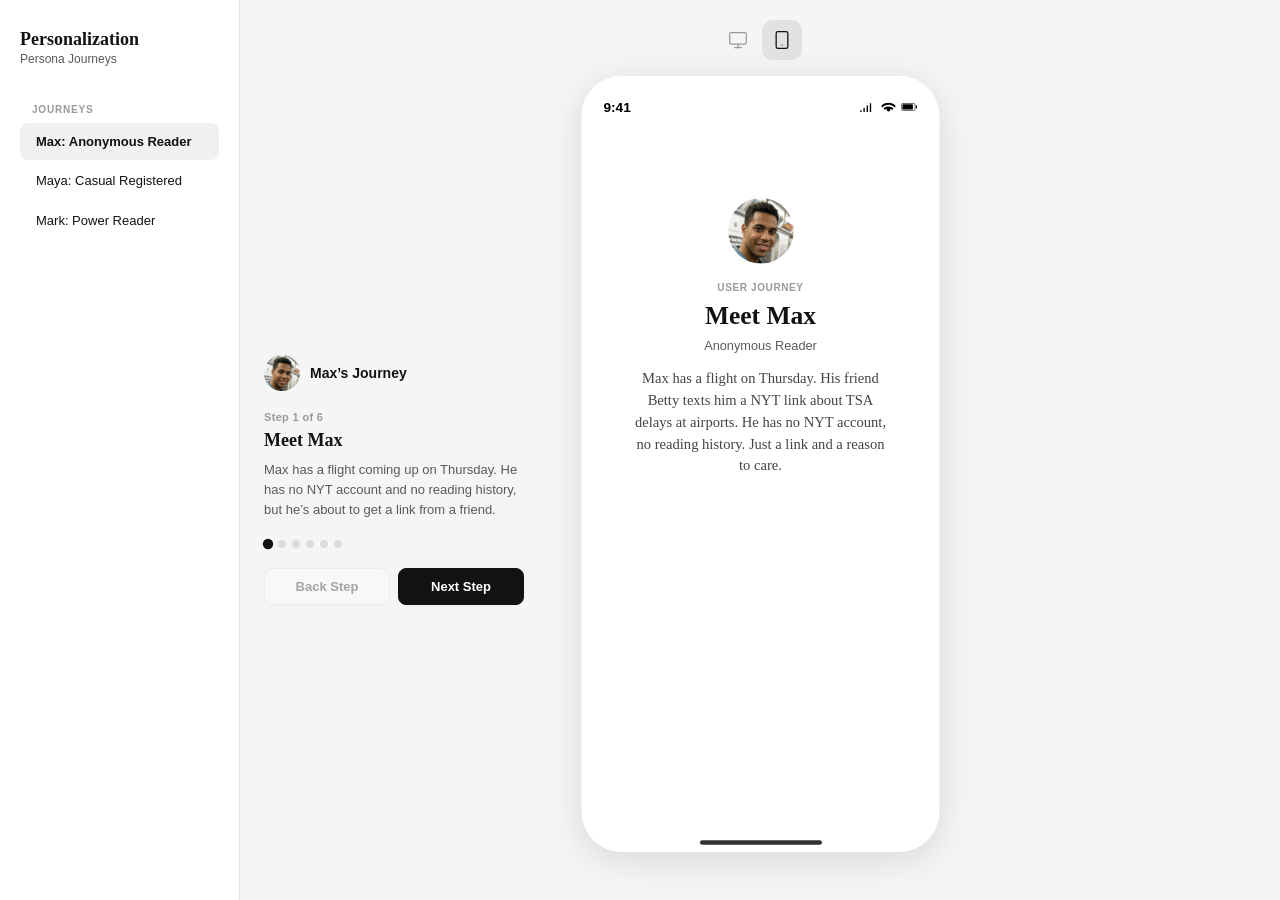
==== commit 4f26db05: "Fix font loading: copy tokens.css into repo and update path The tokens.css file with NYT font-face d" ====
--- a/persona-journeys.html
+++ b/persona-journeys.html
@@ -5,7 +5,7 @@
 <meta name="viewport" content="width=device-width, initial-scale=1.0" />
 <title>Persona Journeys — Personalization</title>
 
-<link rel="stylesheet" href="../QuickStart/tpl/tokens.css" />
+<link rel="stylesheet" href="./QuickStart/tpl/tokens.css" />
 
 <!-- ━━━━━━━━━━━━━━━━━━━━━━━━━━━━━━━━━━━━━━━━━━━━━
      Typography Bridge + Base Styles
--- a/QuickStart/tpl/tokens.css
+++ b/QuickStart/tpl/tokens.css
@@ -0,0 +1,371 @@
+/* Auto-generated from @nyt/tpl + @nyt/components — do not edit manually */
+/* Re-generate: node generate-tpl.js */
+
+/* ── Font Faces (CDN: g1.nyt.com — requires VPN) ── */
+
+@font-face {
+  font-family: 'nyt-magsans';
+  src: url('https://g1.nyt.com/fonts/family/magsans/magsans-normal-500.woff2') format('woff2'),
+       url('https://g1.nyt.com/fonts/family/magsans/magsans-normal-500.woff') format('woff');
+  font-style: normal;
+  font-weight: 500;
+  font-display: swap;
+}
+
+@font-face {
+  font-family: 'nyt-magsans';
+  src: url('https://g1.nyt.com/fonts/family/magsans/magsans-normal-700.woff2') format('woff2'),
+       url('https://g1.nyt.com/fonts/family/magsans/magsans-normal-700.woff') format('woff');
+  font-style: normal;
+  font-weight: 700;
+  font-display: swap;
+}
+
+@font-face {
+  font-family: 'nyt-magslab';
+  src: url('https://g1.nyt.com/fonts/family/magslab/magslab-normal-700.woff2') format('woff2'),
+       url('https://g1.nyt.com/fonts/family/magslab/magslab-normal-700.woff') format('woff');
+  font-style: normal;
+  font-weight: 700;
+  font-display: swap;
+}
+
+@font-face {
+  font-family: 'nyt-kippenberger';
+  src: url('https://g1.nyt.com/fonts/family/kippenberger/kippenberger-normal-400.woff2') format('woff2'),
+       url('https://g1.nyt.com/fonts/family/kippenberger/kippenberger-normal-400.woff') format('woff');
+  font-style: normal;
+  font-weight: 400;
+  font-display: swap;
+}
+
+@font-face {
+  font-family: 'nyt-kippenberger';
+  src: url('https://g1.nyt.com/fonts/family/kippenberger/kippenberger-normal-500.woff2') format('woff2'),
+       url('https://g1.nyt.com/fonts/family/kippenberger/kippenberger-normal-500.woff') format('woff');
+  font-style: normal;
+  font-weight: 500;
+  font-display: swap;
+}
+
+@font-face {
+  font-family: 'nyt-fact-display';
+  src: url('https://g1.nyt.com/fonts/family/fact-display/fact-display-normal-400.woff2') format('woff2'),
+       url('https://g1.nyt.com/fonts/family/fact-display/fact-display-normal-400.woff') format('woff');
+  font-style: normal;
+  font-weight: 400;
+  font-display: swap;
+}
+
+@font-face {
+  font-family: 'nyt-fact-display';
+  src: url('https://g1.nyt.com/fonts/family/fact-display/fact-display-normal-700.woff2') format('woff2'),
+       url('https://g1.nyt.com/fonts/family/fact-display/fact-display-normal-700.woff') format('woff');
+  font-style: normal;
+  font-weight: 700;
+  font-display: swap;
+}
+
+@font-face {
+  font-family: 'nyt-franklin';
+  src: url('https://g1.nyt.com/fonts/family/franklin/franklin-normal-500.woff2') format('woff2'),
+       url('https://g1.nyt.com/fonts/family/franklin/franklin-normal-500.woff') format('woff');
+  font-style: normal;
+  font-weight: 500;
+  font-display: swap;
+}
+
+@font-face {
+  font-family: 'nyt-franklin';
+  src: url('https://g1.nyt.com/fonts/family/franklin/franklin-normal-600.woff2') format('woff2'),
+       url('https://g1.nyt.com/fonts/family/franklin/franklin-normal-600.woff') format('woff');
+  font-style: normal;
+  font-weight: 600;
+  font-display: swap;
+}
+
+@font-face {
+  font-family: 'nyt-franklin';
+  src: url('https://g1.nyt.com/fonts/family/franklin/franklin-normal-700.woff2') format('woff2'),
+       url('https://g1.nyt.com/fonts/family/franklin/franklin-normal-700.woff') format('woff');
+  font-style: normal;
+  font-weight: 700;
+  font-display: swap;
+}
+
+@font-face {
+  font-family: 'nyt-franklin';
+  src: url('https://g1.nyt.com/fonts/family/franklin/franklin-italic-500.woff2') format('woff2'),
+       url('https://g1.nyt.com/fonts/family/franklin/franklin-italic-500.woff') format('woff');
+  font-style: italic;
+  font-weight: 500;
+  font-display: swap;
+}
+
+@font-face {
+  font-family: 'nyt-cheltenham';
+  src: url('https://g1.nyt.com/fonts/family/cheltenham/cheltenham-normal-200.woff2') format('woff2'),
+       url('https://g1.nyt.com/fonts/family/cheltenham/cheltenham-normal-200.woff') format('woff');
+  font-style: normal;
+  font-weight: 200;
+  font-display: swap;
+}
+
+@font-face {
+  font-family: 'nyt-cheltenham';
+  src: url('https://g1.nyt.com/fonts/family/cheltenham/cheltenham-normal-300.woff2') format('woff2'),
+       url('https://g1.nyt.com/fonts/family/cheltenham/cheltenham-normal-300.woff') format('woff');
+  font-style: normal;
+  font-weight: 300;
+  font-display: swap;
+}
+
+@font-face {
+  font-family: 'nyt-cheltenham';
+  src: url('https://g1.nyt.com/fonts/family/cheltenham/cheltenham-italic-300.woff2') format('woff2'),
+       url('https://g1.nyt.com/fonts/family/cheltenham/cheltenham-italic-300.woff') format('woff');
+  font-style: italic;
+  font-weight: 300;
+  font-display: swap;
+}
+
+@font-face {
+  font-family: 'nyt-cheltenham';
+  src: url('https://g1.nyt.com/fonts/family/cheltenham/cheltenham-normal-400.woff2') format('woff2'),
+       url('https://g1.nyt.com/fonts/family/cheltenham/cheltenham-normal-400.woff') format('woff');
+  font-style: normal;
+  font-weight: 400;
+  font-display: swap;
+}
+
+@font-face {
+  font-family: 'nyt-cheltenham';
+  src: url('https://g1.nyt.com/fonts/family/cheltenham/cheltenham-normal-500.woff2') format('woff2'),
+       url('https://g1.nyt.com/fonts/family/cheltenham/cheltenham-normal-500.woff') format('woff');
+  font-style: normal;
+  font-weight: 500;
+  font-display: swap;
+}
+
+@font-face {
+  font-family: 'nyt-cheltenham';
+  src: url('https://g1.nyt.com/fonts/family/cheltenham/cheltenham-italic-500.woff2') format('woff2'),
+       url('https://g1.nyt.com/fonts/family/cheltenham/cheltenham-italic-500.woff') format('woff');
+  font-style: italic;
+  font-weight: 500;
+  font-display: swap;
+}
+
+@font-face {
+  font-family: 'nyt-cheltenham';
+  src: url('https://g1.nyt.com/fonts/family/cheltenham/cheltenham-normal-700.woff2') format('woff2'),
+       url('https://g1.nyt.com/fonts/family/cheltenham/cheltenham-normal-700.woff') format('woff');
+  font-style: normal;
+  font-weight: 700;
+  font-display: swap;
+}
+
+@font-face {
+  font-family: 'nyt-cheltenham';
+  src: url('https://g1.nyt.com/fonts/family/cheltenham/cheltenham-italic-700.woff2') format('woff2'),
+       url('https://g1.nyt.com/fonts/family/cheltenham/cheltenham-italic-700.woff') format('woff');
+  font-style: italic;
+  font-weight: 700;
+  font-display: swap;
+}
+
+@font-face {
+  font-family: 'nyt-cheltenham-cond';
+  src: url('https://g1.nyt.com/fonts/family/cheltenham-cond/cheltenham-cond-normal-700.woff2') format('woff2'),
+       url('https://g1.nyt.com/fonts/family/cheltenham-cond/cheltenham-cond-normal-700.woff') format('woff');
+  font-style: normal;
+  font-weight: 700;
+  font-display: swap;
+}
+
+@font-face {
+  font-family: 'nyt-cheltenham-text-cond';
+  src: url('https://g1.nyt.com/fonts/family/cheltenham-text-cond/cheltenham-text-cond-normal-700.woff2') format('woff2'),
+       url('https://g1.nyt.com/fonts/family/cheltenham-text-cond/cheltenham-text-cond-normal-700.woff') format('woff');
+  font-style: normal;
+  font-weight: 700;
+  font-display: swap;
+}
+
+@font-face {
+  font-family: 'nyt-imperial';
+  src: url('https://g1.nyt.com/fonts/family/imperial/imperial-normal-400.woff2') format('woff2'),
+       url('https://g1.nyt.com/fonts/family/imperial/imperial-normal-400.woff') format('woff');
+  font-style: normal;
+  font-weight: 400;
+  font-display: swap;
+}
+
+@font-face {
+  font-family: 'nyt-imperial';
+  src: url('https://g1.nyt.com/fonts/family/imperial/imperial-normal-700.woff2') format('woff2'),
+       url('https://g1.nyt.com/fonts/family/imperial/imperial-normal-700.woff') format('woff');
+  font-style: normal;
+  font-weight: 700;
+  font-display: swap;
+}
+
+@font-face {
+  font-family: 'nyt-imperial';
+  src: url('https://g1.nyt.com/fonts/family/imperial/imperial-italic-400.woff2') format('woff2'),
+       url('https://g1.nyt.com/fonts/family/imperial/imperial-italic-400.woff') format('woff');
+  font-style: italic;
+  font-weight: 400;
+  font-display: swap;
+}
+
+@font-face {
+  font-family: 'nyt-karnak';
+  src: url('https://g1.nyt.com/fonts/family/karnak/karnak-normal-400.woff2') format('woff2'),
+       url('https://g1.nyt.com/fonts/family/karnak/karnak-normal-400.woff') format('woff');
+  font-style: normal;
+  font-weight: 400;
+  font-display: swap;
+}
+
+@font-face {
+  font-family: 'nyt-karnak';
+  src: url('https://g1.nyt.com/fonts/family/karnak/karnak-normal-700.woff2') format('woff2'),
+       url('https://g1.nyt.com/fonts/family/karnak/karnak-normal-700.woff') format('woff');
+  font-style: normal;
+  font-weight: 700;
+  font-display: swap;
+}
+
+
+:root {
+
+  /* ── Font Family Stacks ── */
+  --font-franklin: nyt-franklin, helvetica, arial, sans-serif;
+  --font-cheltenham: nyt-cheltenham, cheltenham-fallback-georgia, cheltenham-fallback-noto, georgia, 'times new roman', times, serif;
+  --font-imperial: nyt-imperial, georgia, 'times new roman', times, serif;
+  --font-karnak: nyt-karnak, georgia, 'times new roman', times, serif;
+  --font-opinion: nyt-cheltenham-cond, nyt-cheltenham, cheltenham-fallback-georgia, cheltenham-fallback-noto, georgia, 'times new roman', times, serif;
+  --font-magsans: nyt-magsans, helvetica, arial, sans-serif;
+  --font-mono: nyt-ibm-plex, Courier, 'Courier New', monospace;
+
+  /* ── Color Tokens (Light Theme) ── */
+
+  /* content */
+  --tpl-content-primary: #121212;
+  --tpl-content-primary-dim: #363636;
+  --tpl-content-secondary: #5A5A5A;
+  --tpl-content-secondary-dim: #727272;
+  --tpl-content-accent: #346EB7;
+  --tpl-content-accent-dim: #326891;
+  --tpl-content-positive: #267C30;
+  --tpl-content-negative: #A90111;
+  --tpl-content-breaking: #D0021B;
+  --tpl-content-placeholder: #8B8B8B;
+
+  /* stroke */
+  --tpl-stroke-primary: #121212;
+  --tpl-stroke-secondary: #979797;
+  --tpl-stroke-tertiary: #DFDFDF;
+
+  /* background */
+  --tpl-background-primary: #FFFFFF;
+  --tpl-background-secondary: #F8F8F8;
+  --tpl-background-tertiary: #EBEBEB;
+  --tpl-background-highlight: #FEFAD1;
+  --tpl-background-scrim: rgba(0, 0, 7, 0.6);
+
+  /* ── Spacing Scale (8px base) ── */
+  --tpl-space-0_5: 0.25rem;
+  --tpl-space-1: 0.5rem;
+  --tpl-space-1_5: 0.75rem;
+  --tpl-space-2: 1rem;
+  --tpl-space-2_5: 1.25rem;
+  --tpl-space-3: 1.5rem;
+  --tpl-space-4: 2rem;
+  --tpl-space-5: 2.5rem;
+  --tpl-space-6: 3rem;
+  --tpl-space-7: 3.5rem;
+  --tpl-space-8: 4rem;
+  --tpl-space-9: 4.5rem;
+  --tpl-space-10: 5rem;
+
+  /* ── Typography Presets ── */
+  /* Usage: font: var(--tpl-type-text-14); */
+  --tpl-type-text-12: 500 0.75rem/1.3 nyt-franklin, helvetica, arial, sans-serif;
+  --tpl-type-text-14: 500 0.875rem/1.3 nyt-franklin, helvetica, arial, sans-serif;
+  --tpl-type-text-16: 500 1rem/1.3 nyt-franklin, helvetica, arial, sans-serif;
+  --tpl-type-text-18: 500 1.125rem/1.3 nyt-franklin, helvetica, arial, sans-serif;
+  --tpl-type-text-20: 500 1.25rem/1.2 nyt-franklin, helvetica, arial, sans-serif;
+  --tpl-type-title-12: 600 0.75rem/1.3 nyt-franklin, helvetica, arial, sans-serif;
+  --tpl-type-title-14: 600 0.875rem/1.3 nyt-franklin, helvetica, arial, sans-serif;
+  --tpl-type-title-16: 600 1rem/1.3 nyt-franklin, helvetica, arial, sans-serif;
+  --tpl-type-title-18: 600 1.125rem/1.3 nyt-franklin, helvetica, arial, sans-serif;
+  --tpl-type-title-20: 600 1.25rem/1.2 nyt-franklin, helvetica, arial, sans-serif;
+  --tpl-type-title-22: 600 1.375rem/1.2 nyt-franklin, helvetica, arial, sans-serif;
+  --tpl-type-title-24: 600 1.5rem/1.2 nyt-franklin, helvetica, arial, sans-serif;
+  --tpl-type-title-28: 600 1.75rem/1.2 nyt-franklin, helvetica, arial, sans-serif;
+  --tpl-type-title-32: 600 2rem/1.2 nyt-franklin, helvetica, arial, sans-serif;
+  --tpl-type-title-48: 600 3rem/1.1 nyt-franklin, helvetica, arial, sans-serif;
+  --tpl-type-title-56: 600 3.5rem/1 nyt-franklin, helvetica, arial, sans-serif;
+  --tpl-type-titlekarnak-16: 700 1rem/1.15 nyt-karnak, georgia, 'times new roman', times, serif;
+  --tpl-type-titlekarnak-18: 700 1.125rem/1.15 nyt-karnak, georgia, 'times new roman', times, serif;
+  --tpl-type-label-regular: 500 0.6875rem/1.25 nyt-franklin, helvetica, arial, sans-serif;
+  --tpl-type-label-regular-letter-spacing: 0.1em;
+  --tpl-type-label-regular-text-transform: uppercase;
+  --tpl-type-label-emphasis: 800 0.6875rem/1.25 nyt-franklin, helvetica, arial, sans-serif;
+  --tpl-type-label-emphasis-letter-spacing: 0.1em;
+  --tpl-type-label-emphasis-text-transform: uppercase;
+  --tpl-type-headline-16: 500 1rem/1.2 nyt-cheltenham, cheltenham-fallback-georgia, cheltenham-fallback-noto, georgia, 'times new roman', times, serif;
+  --tpl-type-headline-16-letter-spacing: 0.01em;
+  --tpl-type-headline-18: 400 1.125rem/1.2 nyt-cheltenham, cheltenham-fallback-georgia, cheltenham-fallback-noto, georgia, 'times new roman', times, serif;
+  --tpl-type-headline-18-letter-spacing: 0.01em;
+  --tpl-type-headline-24: 400 1.5rem/1.15 nyt-cheltenham, cheltenham-fallback-georgia, cheltenham-fallback-noto, georgia, 'times new roman', times, serif;
+  --tpl-type-headline-28: 400 1.75rem/1.15 nyt-cheltenham, cheltenham-fallback-georgia, cheltenham-fallback-noto, georgia, 'times new roman', times, serif;
+  --tpl-type-headlinenews-16: 700 1rem/1.2 nyt-cheltenham, cheltenham-fallback-georgia, cheltenham-fallback-noto, georgia, 'times new roman', times, serif;
+  --tpl-type-headlinenews-16-letter-spacing: 0.01em;
+  --tpl-type-headlinenews-18: 700 1.125rem/1.2 nyt-cheltenham, cheltenham-fallback-georgia, cheltenham-fallback-noto, georgia, 'times new roman', times, serif;
+  --tpl-type-headlinenews-18-letter-spacing: 0.01em;
+  --tpl-type-headlinenews-20: 700 1.25rem/1.15 nyt-cheltenham, cheltenham-fallback-georgia, cheltenham-fallback-noto, georgia, 'times new roman', times, serif;
+  --tpl-type-headlinenews-20-letter-spacing: 0.01em;
+  --tpl-type-headlinenews-22: 700 1.375rem/1.15 nyt-cheltenham, cheltenham-fallback-georgia, cheltenham-fallback-noto, georgia, 'times new roman', times, serif;
+  --tpl-type-headlinenews-28: 700 1.75rem/1.15 nyt-cheltenham, cheltenham-fallback-georgia, cheltenham-fallback-noto, georgia, 'times new roman', times, serif;
+  --tpl-type-headlinenews-32: 700 2rem/1.15 nyt-cheltenham, cheltenham-fallback-georgia, cheltenham-fallback-noto, georgia, 'times new roman', times, serif;
+  --tpl-type-headlinenews-36: 700 2.25rem/1.15 nyt-cheltenham, cheltenham-fallback-georgia, cheltenham-fallback-noto, georgia, 'times new roman', times, serif;
+  --tpl-type-headlinenews-40: 700 2.5rem/1.1 nyt-cheltenham, cheltenham-fallback-georgia, cheltenham-fallback-noto, georgia, 'times new roman', times, serif;
+  --tpl-type-headlinenews-48: 700 3rem/1.1 nyt-cheltenham, cheltenham-fallback-georgia, cheltenham-fallback-noto, georgia, 'times new roman', times, serif;
+  --tpl-type-headlinefeature-24: 300 1.5rem/1.15 nyt-cheltenham, cheltenham-fallback-georgia, cheltenham-fallback-noto, georgia, 'times new roman', times, serif;
+  --tpl-type-headlinefeature-28: 200 1.75rem/1.15 nyt-cheltenham, cheltenham-fallback-georgia, cheltenham-fallback-noto, georgia, 'times new roman', times, serif;
+  --tpl-type-headlinefeature-32: 200 2rem/1.15 nyt-cheltenham, cheltenham-fallback-georgia, cheltenham-fallback-noto, georgia, 'times new roman', times, serif;
+  --tpl-type-headlinefeature-48: 200 3rem/1.1 nyt-cheltenham, cheltenham-fallback-georgia, cheltenham-fallback-noto, georgia, 'times new roman', times, serif;
+  --tpl-type-headlinefeature-56: 200 3.5rem/1 nyt-cheltenham, cheltenham-fallback-georgia, cheltenham-fallback-noto, georgia, 'times new roman', times, serif;
+  --tpl-type-headlineopinion-18: 700 1.125rem/1.15 nyt-cheltenham-text-cond, georgia, 'times new roman', times, serif;
+  --tpl-type-headlineopinion-18-letter-spacing: 0.0025em;
+  --tpl-type-headlineopinion-20: 700 1.25rem/1.15 nyt-cheltenham-text-cond, georgia, 'times new roman', times, serif;
+  --tpl-type-headlineopinion-20-letter-spacing: 0.0025em;
+  --tpl-type-headlineopinion-22: 700 1.375rem/1.15 nyt-cheltenham-text-cond, georgia, 'times new roman', times, serif;
+  --tpl-type-headlineopinion-22-letter-spacing: 0.0025em;
+  --tpl-type-headlineopinion-24: 700 1.5rem/1.15 nyt-cheltenham-text-cond, georgia, 'times new roman', times, serif;
+  --tpl-type-headlineopinion-24-letter-spacing: 0.0025em;
+  --tpl-type-headlineopinion-36: 700 2.25rem/1.15 nyt-cheltenham-text-cond, georgia, 'times new roman', times, serif;
+  --tpl-type-headlineopinion-36-letter-spacing: 0.0025em;
+  --tpl-type-headlineopinion-56: 700 3.5rem/1.1 nyt-cheltenham-cond, georgia, 'times new roman', times, serif;
+  --tpl-type-body-14: 400 0.875rem/1.39 nyt-imperial, georgia, 'times new roman', times, serif;
+  --tpl-type-body-16: 400 1rem/1.39 nyt-imperial, georgia, 'times new roman', times, serif;
+  --tpl-type-body-18: 400 1.125rem/1.39 nyt-imperial, georgia, 'times new roman', times, serif;
+  --tpl-type-body-20: 400 1.25rem/1.5 nyt-imperial, georgia, 'times new roman', times, serif;
+
+  /* ── Border Widths ── */
+  --tpl-border-width-1: 0.0625rem;
+  --tpl-border-width-1_5: 0.09375rem;
+  --tpl-border-width-2: 0.125rem;
+
+  /* ── Backward-Compatible Aliases ── */
+  /* Maps old template variable names to new TPL tokens */
+  --bg: #f6f4ef;
+  --ink: var(--tpl-content-primary);
+  --muted: var(--tpl-content-secondary);
+  --line: var(--tpl-stroke-tertiary);
+  --inactive: #d0cec8;
+  --card-bg: var(--tpl-background-primary);
+}
